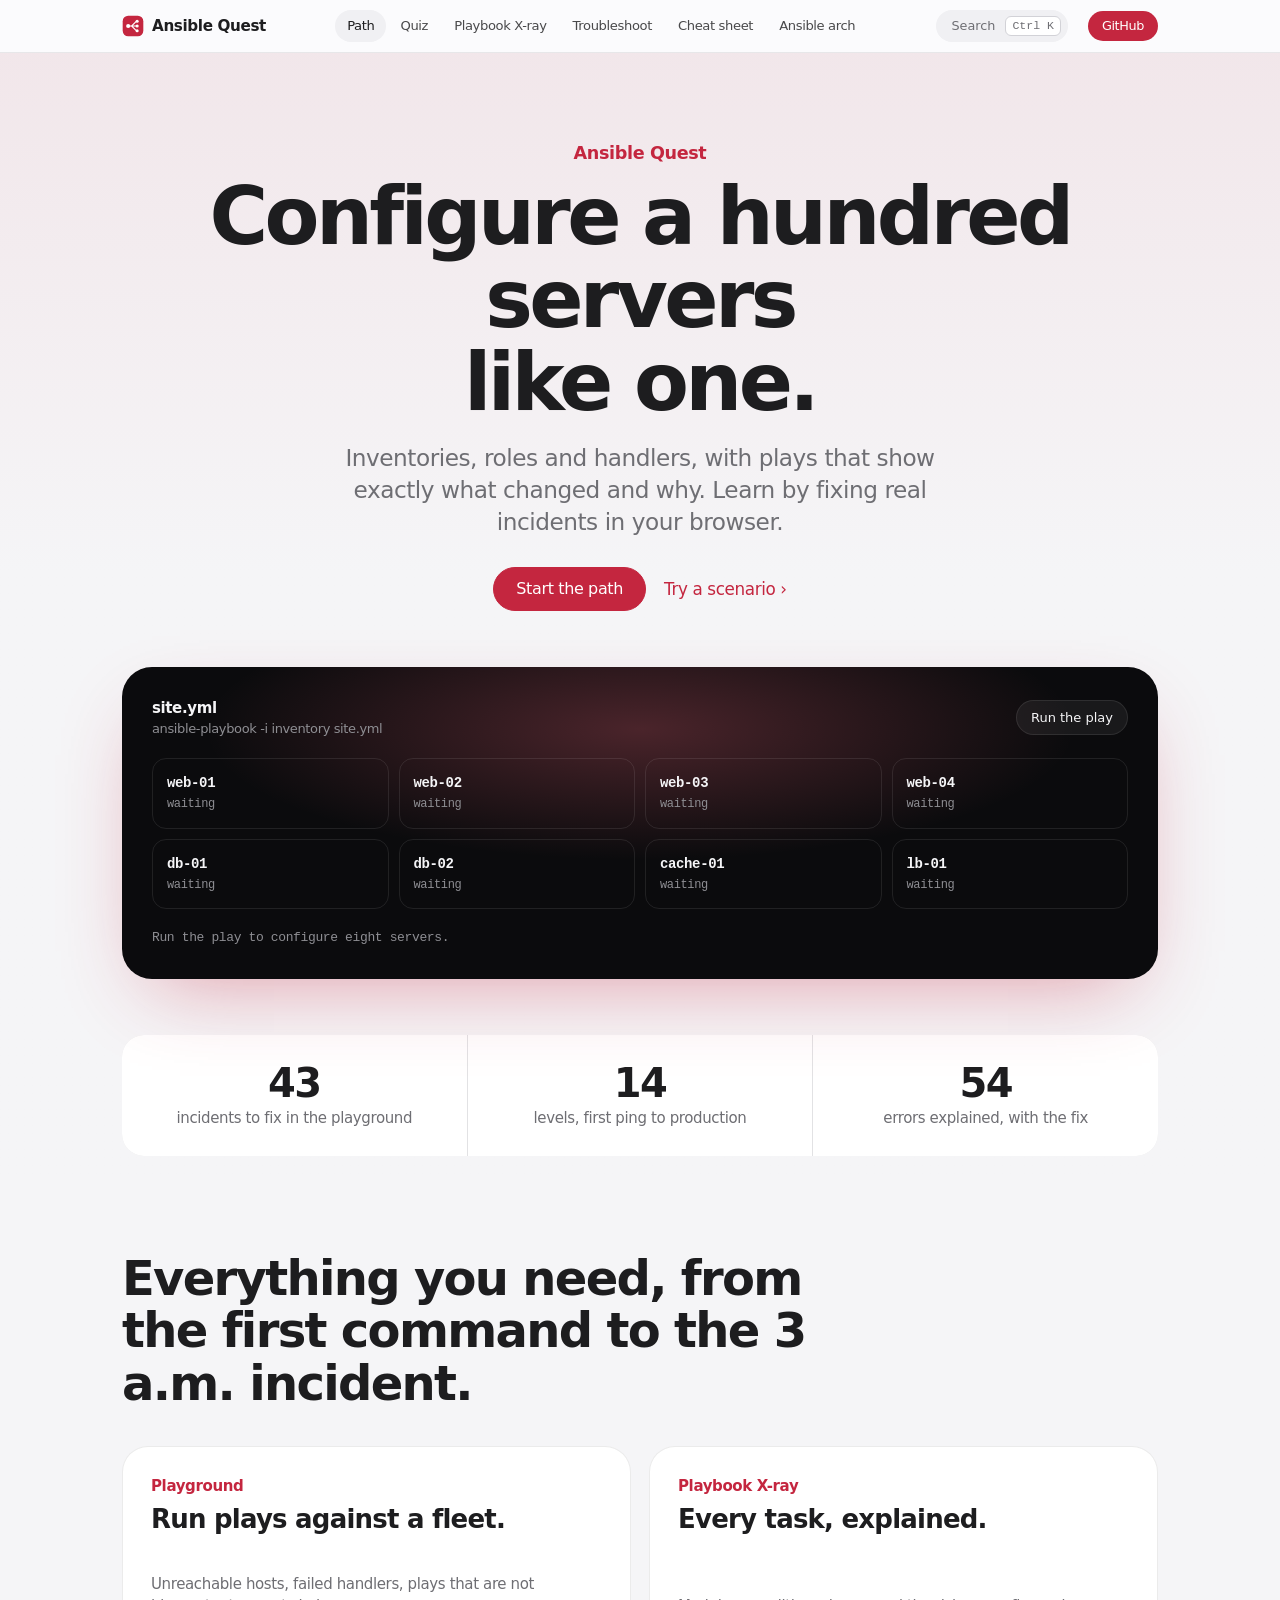
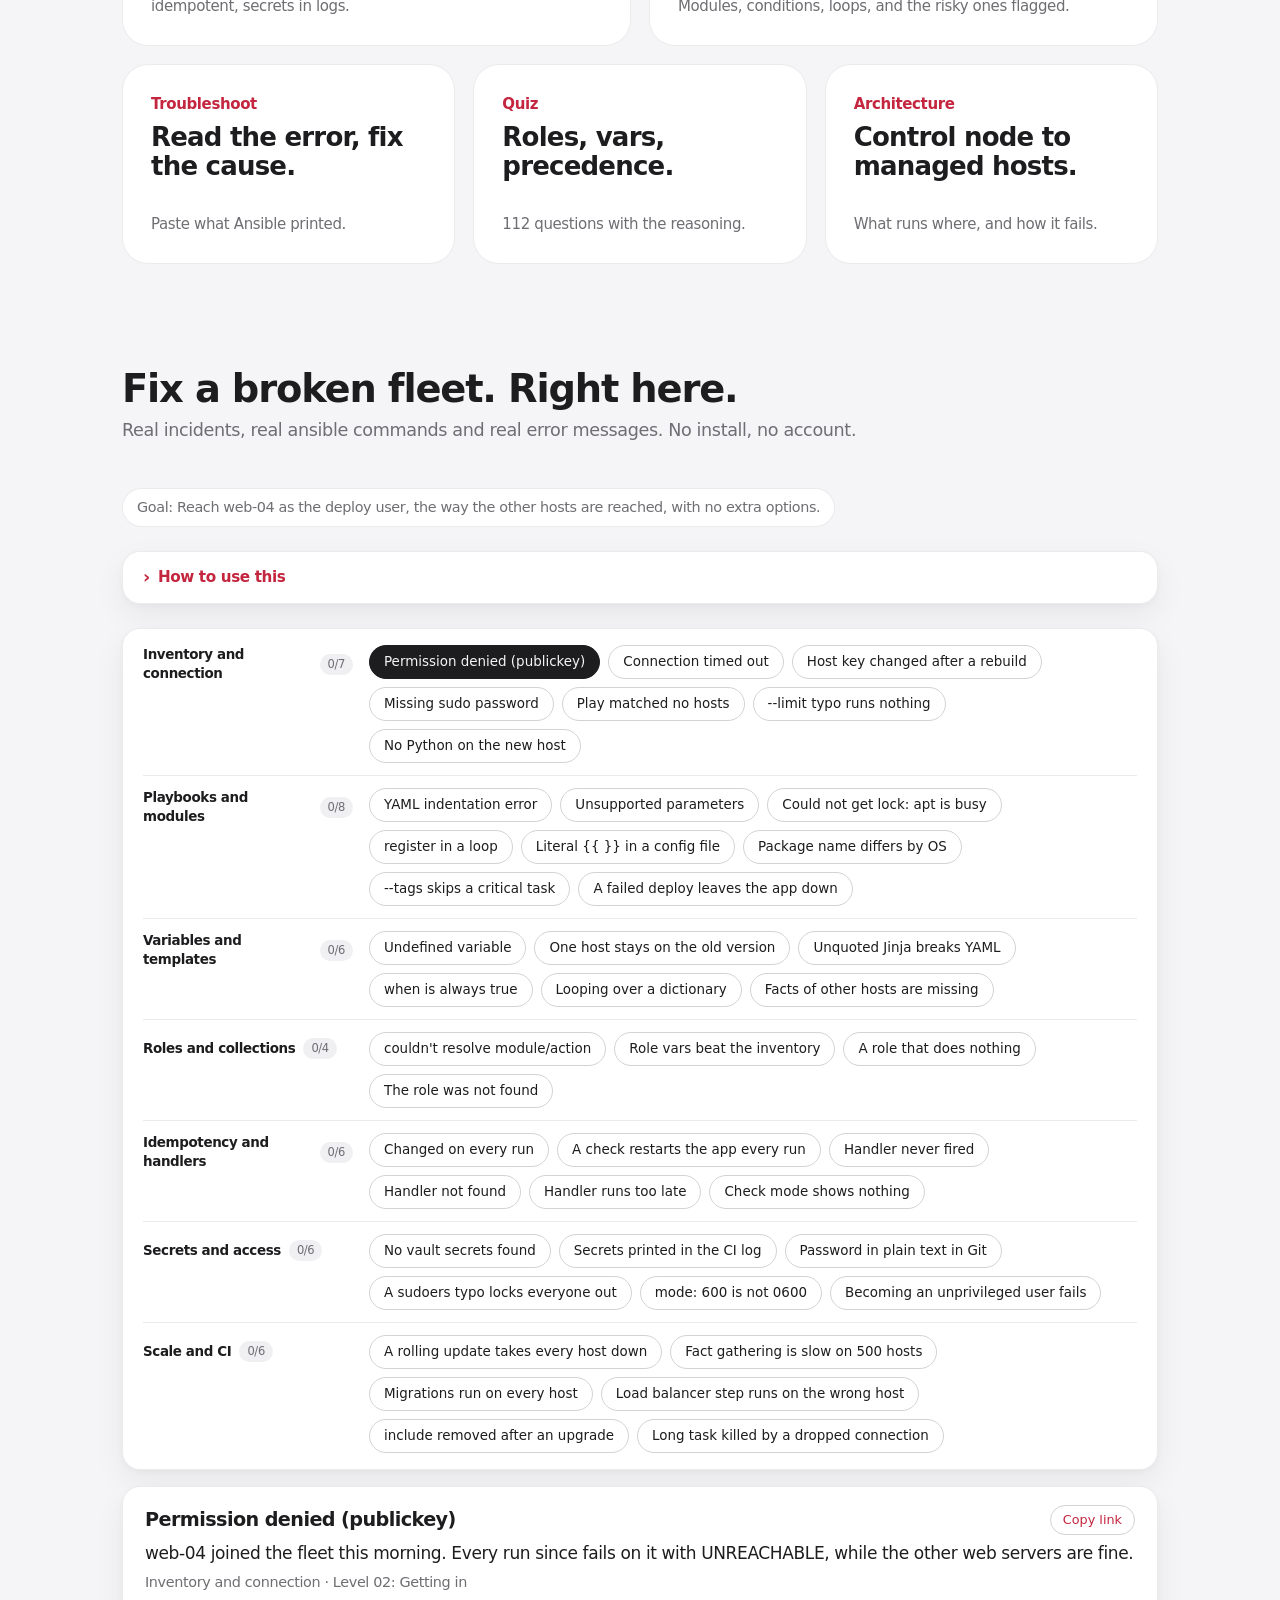
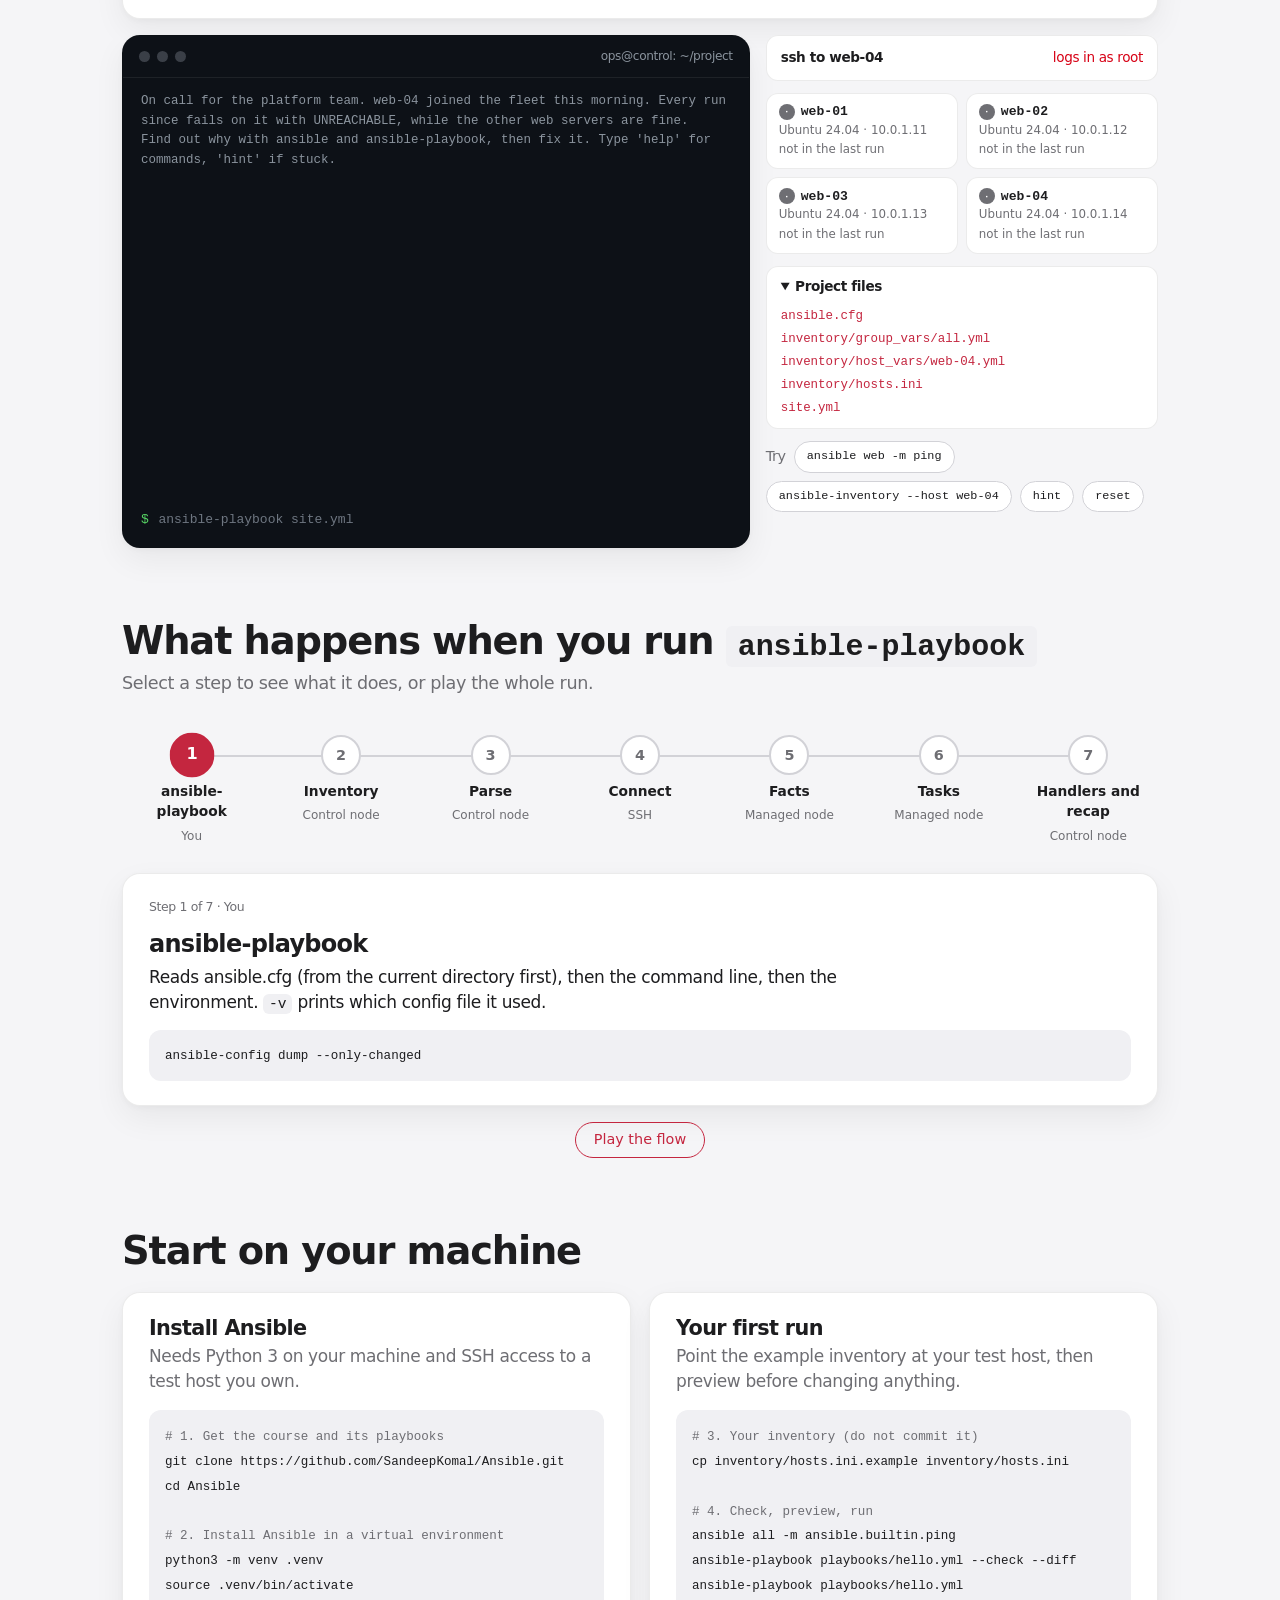
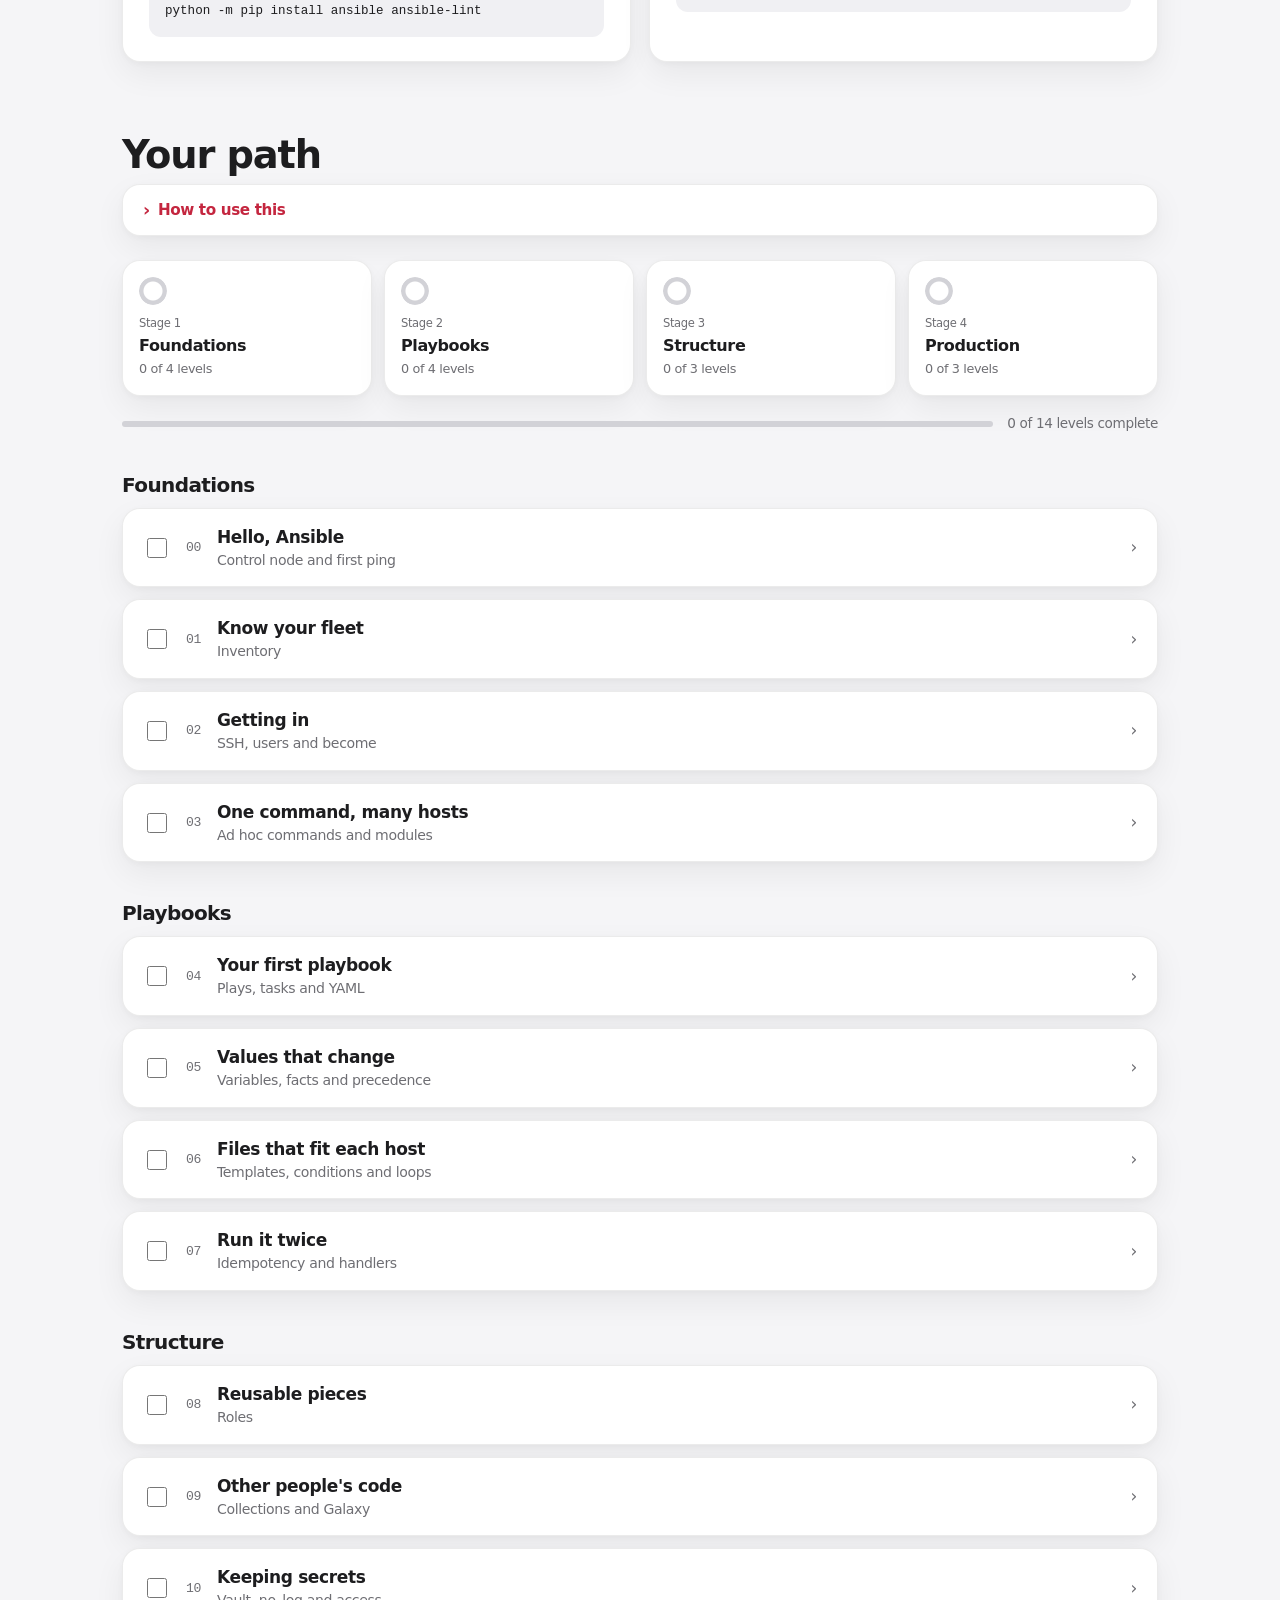
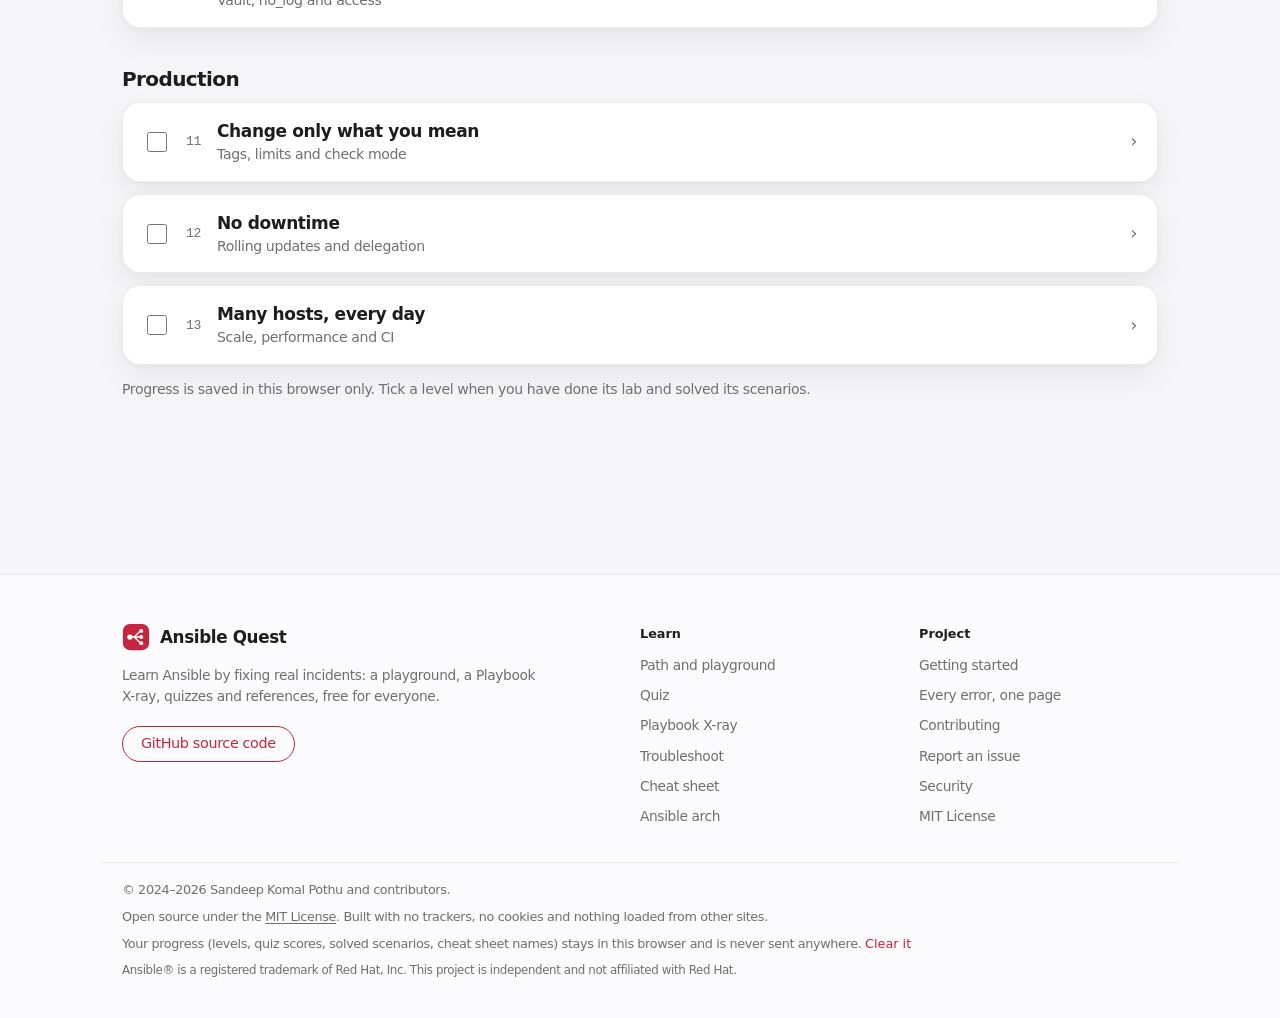
==== site/index.html @ b49cb839 "Add the Ansible Quest site: playground, path, X-ray and error reference The repository's playbooks a" ====
<!doctype html>
<html lang="en">
<head>
  <meta charset="utf-8">
  <meta name="viewport" content="width=device-width, initial-scale=1">
  <meta http-equiv="Content-Security-Policy" content="default-src 'self'; script-src 'self'; style-src 'self'; img-src 'self' data:; connect-src 'none'; base-uri 'none'; form-action 'none'">
  <meta name="description" content="Learn Ansible by fixing real incidents: a browser playground with 43 scenarios, a Playbook X-ray, quizzes, a troubleshooting reference for every common Ansible error, and a cheat sheet. Free, no account.">
  <meta property="og:type" content="website">
  <meta property="og:title" content="Ansible Quest: learn Ansible by fixing it">
  <meta property="og:description" content="Real Ansible errors, explained and practised: UNREACHABLE, Missing sudo password, undefined variables, Vault, handlers, rolling updates. Free and open source.">
  <meta property="og:url" content="https://sandeepkomal.github.io/Ansible/">
  <link rel="canonical" href="https://sandeepkomal.github.io/Ansible/">
  <title>Ansible Quest</title>
  <link rel="stylesheet" href="style.css">
  <link rel="icon" href="logo.svg" type="image/svg+xml">
</head>
<body>
  <a class="skip" href="#main">Skip to content</a>
  <header class="top">
    <div class="wrap top-inner">
      <a class="brand" href="#path" aria-label="Ansible Quest home">
        <img src="logo.svg" alt="" width="22" height="22">
        Ansible Quest
      </a>
      <nav aria-label="Sections">
        <a href="#path" data-tab="path">Path</a>
        <a href="#quiz" data-tab="quiz">Quiz</a>
        <a href="#xray" data-tab="xray">Playbook X-ray</a>
        <a href="#doctor" data-tab="doctor">Troubleshoot</a>
        <a href="#cheats" data-tab="cheats">Cheat sheet</a>
        <a href="#arch" data-tab="arch">Ansible arch</a>
      </nav>
      <button type="button" class="kbd-btn" id="palette-open" aria-label="Search the site (Ctrl+K)"><span>Search</span><kbd id="palette-key">Ctrl K</kbd></button>
      <a class="gh" id="gh-link" href="#">GitHub</a>
    </div>
  </header>

  <main id="main">
    <section id="tab-path" class="tab">
      <header class="hero">
        <div class="wrap">
          <p class="eyebrow">Ansible Quest</p>
          <h1>Configure a hundred servers<br>like one.</h1>
          <p class="sub">Inventories, roles and handlers, with plays that show exactly what changed and why. Learn by fixing real incidents in your browser.</p>
          <div class="ctas">
            <a class="pill primary" href="#path-title" id="cta-path">Start the path</a>
            <a class="link-more" href="#pg-title" id="cta-try">Try a scenario</a>
          </div>
          <div class="stage" id="stage" aria-label="A play across eight hosts"></div>
          <div class="stats" id="stats"></div>
        </div>
      </header>

      <div class="wrap">
        <section class="features" aria-labelledby="features-title">
          <h2 id="features-title" class="section-title big">Everything you need, from the first command to the 3 a.m. incident.</h2>
          <div class="bento" id="bento"></div>
        </section>

        <section class="playground" aria-labelledby="pg-title">
          <div class="pg-head">
            <div>
              <h2 id="pg-title" class="section-title">Fix a broken fleet. Right here.</h2>
              <p class="section-sub">Real incidents, real ansible commands and real error messages. No install, no account.</p>
            </div>
            <p id="pg-goal" class="pg-goal" aria-live="polite"></p>
          </div>
          <div class="guide-slot" data-guide="playground"></div>
          <div class="pg-scenarios" id="pg-scenarios" role="group" aria-label="Scenario"></div>
          <div class="pg-story card" id="pg-story"></div>
          <div class="pg-body">
            <div class="pg-main">
              <div class="pg-term" id="pg-term">
                <div class="pg-bar" aria-hidden="true"><span></span><span></span><span></span><em>ops@control: ~/project</em></div>
                <div class="pg-out" id="pg-out" role="log" aria-live="polite" aria-label="Terminal output"></div>
                <form class="pg-form" id="pg-form" autocomplete="off">
                  <span id="pg-prompt" aria-hidden="true">$</span>
                  <input id="pg-input" type="text" spellcheck="false" autocapitalize="off" aria-label="Type a command" placeholder="ansible-playbook site.yml">
                </form>
              </div>
              <div class="pg-editor card" id="pg-editor" hidden>
                <div class="pg-editor-bar">
                  <strong id="pg-editor-name"></strong>
                  <span class="muted small">Ctrl+S saves, Esc closes</span>
                  <span class="pg-editor-actions">
                    <button type="button" class="pill small-pill primary" id="pg-editor-save">Save</button>
                    <button type="button" class="pill small-pill" id="pg-editor-cancel">Close</button>
                  </span>
                </div>
                <textarea id="pg-editor-text" spellcheck="false" autocapitalize="off" aria-label="File contents" rows="16"></textarea>
              </div>
            </div>
            <div class="pg-side">
              <div class="pg-check" id="pg-check" aria-live="polite"></div>
              <div class="pg-map" id="pg-map" aria-label="Fleet"></div>
              <details class="pg-files" id="pg-files-box" open>
                <summary>Project files</summary>
                <ul id="pg-files"></ul>
              </details>
              <div class="pg-try" id="pg-try"></div>
            </div>
          </div>
        </section>

        <section class="flow-block" aria-labelledby="flow-title">
          <h2 id="flow-title" class="section-title">What happens when you run <code>ansible-playbook</code></h2>
          <p class="section-sub">Select a step to see what it does, or play the whole run.</p>
          <ol id="flow" class="flow" aria-label="Run flow"></ol>
          <div class="flow-detail card" id="flow-detail" aria-live="polite"></div>
          <div class="flow-controls">
            <button type="button" class="pill small-pill" id="flow-play">Play the flow</button>
          </div>
        </section>

        <section aria-labelledby="start-title" class="start-block">
          <h2 id="start-title" class="section-title">Start on your machine</h2>
          <div class="start-grid">
            <div class="card">
              <h3>Install Ansible</h3>
              <p class="muted">Needs Python 3 on your machine and SSH access to a test host you own.</p>
              <pre class="start"><code><span class="cm"># 1. Get the course and its playbooks</span>
git clone https://github.com/SandeepKomal/Ansible.git
cd Ansible

<span class="cm"># 2. Install Ansible in a virtual environment</span>
python3 -m venv .venv
source .venv/bin/activate
python -m pip install ansible ansible-lint</code></pre>
            </div>
            <div class="card">
              <h3>Your first run</h3>
              <p class="muted">Point the example inventory at your test host, then preview before changing anything.</p>
              <pre class="start"><code><span class="cm"># 3. Your inventory (do not commit it)</span>
cp inventory/hosts.ini.example inventory/hosts.ini

<span class="cm"># 4. Check, preview, run</span>
ansible all -m ansible.builtin.ping
ansible-playbook playbooks/hello.yml --check --diff
ansible-playbook playbooks/hello.yml</code></pre>
            </div>
          </div>
        </section>

        <h2 class="section-title" id="path-title">Your path</h2>
        <div class="guide-slot" data-guide="path"></div>
        <div class="stages" id="stages" role="list"></div>
        <div class="progress-row">
          <div class="bar" role="progressbar" aria-label="Levels complete" aria-valuemin="0" aria-valuemax="14" id="bar"><span id="bar-fill"></span></div>
          <span id="bar-text"></span>
        </div>
        <div id="levels"></div>
        <p class="note">Progress is saved in this browser only. Tick a level when you have done its lab and solved its scenarios.</p>
      </div>
    </section>

    <section id="tab-quiz" class="tab wrap" hidden>
      <h2>Quiz</h2>
      <p class="lede">Scenario questions for every level, from the first ping to rolling updates. You see right or wrong at once, with the reasoning, which is where the learning is.</p>
      <div class="guide-slot" data-guide="quiz"></div>
      <label class="field">Practise
        <select id="quiz-level"></select>
      </label>
      <button type="button" class="pill small-pill quiz-again" id="quiz-again">Start again with new order</button>
      <div id="quiz-list"></div>
    </section>

    <section id="tab-xray" class="tab wrap" hidden>
      <h2>Playbook X-ray</h2>
      <p class="lede">Paste a playbook or a role's task file. Every line is explained, and risky patterns are flagged with what to do instead.</p>
      <div class="guide-slot" data-guide="xray"></div>
      <div class="seg" id="xray-pick" role="tablist" aria-label="Playbook"></div>
      <div class="xray-paste card" id="xray-paste">
        <div id="xray-edit">
          <label for="xray-input" class="xray-paste-label">Paste a playbook or task file</label>
          <textarea id="xray-input" rows="12" spellcheck="false" autocapitalize="off" placeholder="---&#10;- name: Web servers&#10;  hosts: web&#10;  tasks:&#10;    ..."></textarea>
          <p id="xray-error" class="xray-warn" hidden></p>
          <div class="xray-paste-actions">
            <button type="button" class="pill primary small-pill" id="xray-go">Explain</button>
            <button type="button" class="pill small-pill" id="xray-example">Load an example</button>
            <button type="button" class="pill small-pill" id="xray-clear">Clear</button>
            <span class="note">Ctrl+Enter explains. Everything stays in your browser; do not paste real secrets.</span>
          </div>
        </div>
        <div id="xray-result" hidden>
          <div class="xray-result-bar">
            <div>
              <p class="xray-result-title" id="xray-summary"></p>
              <p class="note">Select any line to see what it does. Lines marked in amber are worth a second look.</p>
            </div>
            <div class="xray-result-actions">
              <button type="button" class="pill small-pill" id="xray-edit-btn">Edit</button>
              <button type="button" class="pill small-pill" id="xray-clear-2">Clear</button>
            </div>
          </div>
          <div id="xray-review" aria-live="polite"></div>
        </div>
      </div>
      <div class="xray" id="xray-view" hidden>
        <ol id="xray-lines" class="code" aria-label="Playbook lines"></ol>
        <aside id="xray-note" class="card" aria-live="polite"><p class="muted">Pick a line on the left.</p></aside>
      </div>
    </section>

    <section id="tab-doctor" class="tab wrap" hidden>
      <h2>Troubleshooting reference</h2>
      <p class="lede">Paste the error Ansible printed, or describe the symptom. Each answer gives the exact error, the cause, how to confirm it, the fix, how to prevent it, and a scenario to practise.</p>
      <div class="guide-slot" data-guide="doctor"></div>
      <label class="field wide-field">Search errors and symptoms
        <textarea id="doctor-q" rows="2" placeholder="Paste an error, e.g. fatal: [web-01]: FAILED! => {&quot;msg&quot;: &quot;Missing sudo password&quot;}" spellcheck="false"></textarea>
      </label>
      <div id="doctor-hits" aria-live="polite"></div>
      <div id="doctor-out"></div>
      <div id="doctor-list" class="doctor-groups"></div>
      <p class="note">A plain copy of this reference, readable without JavaScript: <a href="problems.html">problems.html</a>.</p>
    </section>

    <section id="tab-cheats" class="tab wrap" hidden>
      <h2>Cheat sheet</h2>
      <p class="lede">Type your own names once and every command fills in, ready to copy. Try runs a command in the playground, opening the scenario it needs. Lab marks the few that need a real machine.</p>
      <div class="guide-slot" data-guide="cheats"></div>
      <div class="cheat-tools">
        <label class="field">Search
          <input id="cheat-q" type="search" placeholder="vault, limit, facts, galaxy..." autocomplete="off">
        </label>
        <details class="cheat-fill-box" id="cheat-fill-box">
          <summary>Fill in your own names</summary>
          <div class="cheat-fill" id="cheat-fill"></div>
        </details>
      </div>
      <div id="cheat-out"></div>
    </section>

    <section id="tab-arch" class="tab wrap" hidden>
      <h2>Ansible architecture</h2>
      <p class="lede">What runs on the control node, what crosses the wire, and what runs on each managed host. Point at a component, or tab to it, to read about it.</p>
      <div class="arch" id="arch"></div>
    </section>
  </main>

  <footer class="foot">
    <div class="wrap foot-grid">
      <div class="foot-brand">
        <a class="brand" href="#path">
          <img src="logo.svg" alt="" width="28" height="28">
          Ansible Quest
        </a>
        <p>Learn Ansible by fixing real incidents: a playground, a Playbook X-ray, quizzes and references, free for everyone.</p>
        <a class="pill small-pill foot-gh" data-repo="" href="#">GitHub source code</a>
      </div>
      <nav class="foot-col" aria-label="Learn">
        <h2>Learn</h2>
        <a href="#path">Path and playground</a>
        <a href="#quiz">Quiz</a>
        <a href="#xray">Playbook X-ray</a>
        <a href="#doctor">Troubleshoot</a>
        <a href="#cheats">Cheat sheet</a>
        <a href="#arch">Ansible arch</a>
      </nav>
      <nav class="foot-col" aria-label="Project">
        <h2>Project</h2>
        <a data-repo="/blob/main/docs/GETTING_STARTED.md" href="#">Getting started</a>
        <a href="problems.html">Every error, one page</a>
        <a data-repo="/blob/main/CONTRIBUTING.md" href="#">Contributing</a>
        <a data-repo="/issues/new/choose" href="#">Report an issue</a>
        <a data-repo="/blob/main/SECURITY.md" href="#">Security</a>
        <a data-repo="/blob/main/LICENSE" href="#">MIT License</a>
      </nav>
    </div>
    <div class="wrap foot-base">
      <p>© 2024–2026 Sandeep Komal Pothu and contributors.</p>
      <p>Open source under the <a data-repo="/blob/main/LICENSE" href="#">MIT License</a>. Built with no trackers, no cookies and nothing loaded from other sites.</p>
      <p>Your progress (levels, quiz scores, solved scenarios, cheat sheet names) stays in this browser and is never sent anywhere. <button type="button" class="link-btn" id="forget">Clear it</button></p>
      <p class="foot-tm">Ansible® is a registered trademark of Red Hat, Inc. This project is independent and not affiliated with Red Hat.</p>
    </div>
  </footer>

  <dialog id="palette" class="palette" aria-label="Search">
    <input id="palette-input" type="text" placeholder="Jump to a scenario, error, level or section" autocomplete="off" aria-controls="palette-list">
    <ul id="palette-list" role="listbox"></ul>
    <p class="palette-foot muted"><kbd>↑</kbd> <kbd>↓</kbd> to move · <kbd>Enter</kbd> to open · <kbd>Esc</kbd> to close</p>
  </dialog>

  <script src="data.js"></script>
  <script src="quiz-bank.js"></script>
  <script src="lang.js"></script>
  <script src="sim.js"></script>
  <script src="scenarios.js"></script>
  <script src="xray.js"></script>
  <script src="search.js"></script>
  <script src="app.js"></script>
  <script src="playground.js"></script>
  <script src="architecture.js"></script>
</body>
</html>
---- site/style.css ----
/* Ansible Quest. Calm, product-page styling: system font, generous space, one accent. */
:root {
  --bg: #f5f5f7;
  --surface: #ffffff;
  --surface-2: #fbfbfd;
  --text: #1d1d1f;
  --muted: #6e6e73;
  --line: #d2d2d7;
  --hair: rgba(0, 0, 0, .08);
  --accent: #c4263f;
  --accent-hover: #a81f35;
  --accent-soft: #fbe9ec;
  --on-accent: #ffffff;
  --a2: #ff6b7f;
  --ok: #1d8a3a;
  --ok-soft: #e9f6ec;
  --bad: #d70015;
  --bad-soft: #fdecee;
  --warn: #c77700;
  --warn-text: #8a5300;
  --warn-soft: #fff4e0;
  --code-bg: #f0f0f3;
  --nav: #fbfbfd;
  --stage: #0b0b0d;
  --stage-text: #f5f5f7;
  --stage-muted: #8e8e93;
  --stage-line: rgba(255, 255, 255, .09);
  --s-ok: #30d158;
  --s-warn: #ffd60a;
  --s-bad: #ff453a;
  --shadow: 0 2px 8px rgba(0, 0, 0, .04), 0 12px 32px rgba(0, 0, 0, .06);
  --radius: 18px;
  --radius-sm: 12px;
  --ease: cubic-bezier(.22, .8, .2, 1);
  --dur-fast: .15s;
  --dur: .24s;
  color-scheme: light dark;
}
@media (prefers-color-scheme: dark) {
  :root {
    --bg: #000000;
    --surface: #1c1c1e;
    --surface-2: #161617;
    --text: #f5f5f7;
    --muted: #a1a1a6;
    --line: #424245;
    --hair: rgba(255, 255, 255, .1);
    --accent: #ff6b7f;
    --accent-hover: #ff8494;
    --accent-soft: rgba(255, 107, 127, .14);
    --on-accent: #000000;
    --ok: #30d158;
    --ok-soft: #0f2e18;
    --bad: #ff6961;
    --bad-soft: #3a1414;
    --warn: #ffb340;
    --warn-text: #ffcc80;
    --warn-soft: #3a2a0c;
    --code-bg: #2c2c2e;
    --nav: #161617;
    --shadow: none;
  }
}

* { box-sizing: border-box; }
html { -webkit-text-size-adjust: 100%; scroll-padding-top: 96px; }
body {
  margin: 0; background: var(--bg); color: var(--text);
  font: 17px/1.47 -apple-system, BlinkMacSystemFont, "SF Pro Text", "Helvetica Neue", "Segoe UI", system-ui, sans-serif;
  letter-spacing: -.022em; -webkit-font-smoothing: antialiased;
}
a { color: var(--accent); text-decoration: none; }
a:hover { text-decoration: underline; }
code, pre, kbd { font-family: "SF Mono", ui-monospace, Menlo, Consolas, monospace; }
code, pre { font-size: .86em; letter-spacing: 0; }
:not(pre) > code { background: var(--code-bg); padding: .12em .4em; border-radius: 6px; overflow-wrap: anywhere; }
pre { background: var(--code-bg); padding: 14px 16px; border-radius: var(--radius-sm); overflow-x: auto; margin: 0; line-height: 1.6; }
h1, h2, h3, h4 { letter-spacing: -.03em; line-height: 1.1; }
:focus-visible { outline: 3px solid var(--accent); outline-offset: 3px; border-radius: 8px; }

.wrap { max-width: 1080px; margin: 0 auto; padding: 0 22px; }
.skip { position: absolute; left: -9999px; }
.skip:focus { left: 16px; top: 8px; background: var(--surface); padding: 6px 10px; z-index: 30; }
.muted { color: var(--muted); }
.small { font-size: .9rem; }
.note { color: var(--muted); font-size: .88rem; }
.lede { color: var(--muted); font-size: 1.15rem; margin: -6px 0 24px; max-width: 700px; }

/* Navigation: solid and quiet. */
.top { position: sticky; top: 0; z-index: 20; background: var(--nav); border-bottom: 1px solid var(--hair); }
.top-inner { display: flex; align-items: center; gap: 20px; height: 52px; }
.brand { display: flex; align-items: center; gap: 8px; font-weight: 600; font-size: .95rem; color: var(--text); white-space: nowrap; }
.brand:hover { text-decoration: none; }
.brand img { display: block; width: 22px; height: 22px; }
.top nav { display: flex; gap: 2px; overflow-x: auto; flex: 1; justify-content: center; scrollbar-width: none; }
.top nav a { color: var(--text); opacity: .8; padding: 6px 12px; border-radius: 99px; white-space: nowrap; font-size: .82rem; transition: opacity .2s, background .2s; }
.top nav a:hover { opacity: 1; text-decoration: none; }
.top nav a[aria-current="page"] { opacity: 1; background: var(--code-bg); font-weight: 500; }
.gh { display: inline-flex; align-items: center; font-size: .8rem; font-weight: 500; color: var(--on-accent); background: var(--accent); border-radius: 99px; padding: 6px 14px; transition: background .2s; }
.gh:hover { background: var(--accent-hover); text-decoration: none; }

main { padding-bottom: 64px; min-height: 70vh; }
.tab > h2 { font-size: clamp(2rem, 4.5vw, 3rem); font-weight: 700; margin: 48px 0 14px; }

/* Hero: centred, with a soft tint of the accent at the top. */
.hero { text-align: center; padding: 88px 0 24px; background: linear-gradient(180deg, color-mix(in srgb, var(--accent) 7%, var(--bg)), var(--bg) 520px); }
.eyebrow { color: var(--accent); font-weight: 600; font-size: 1.1rem; margin: 0 0 8px; }
.hero h1 { font-size: clamp(2.6rem, 7vw, 5rem); font-weight: 700; letter-spacing: -.045em; margin: 0 0 18px; line-height: 1.04; }
.hero .sub { color: var(--muted); font-size: clamp(1.1rem, 2.2vw, 1.45rem); line-height: 1.36; max-width: 660px; margin: 0 auto 30px; letter-spacing: -.02em; }
.ctas { display: flex; gap: 18px; justify-content: center; align-items: center; flex-wrap: wrap; }
.link-more { font-size: 1.05rem; }
.link-more::after { content: " ›"; }
.pill {
  display: inline-flex; align-items: center; justify-content: center; gap: 6px; min-height: 44px; padding: 0 22px;
  border-radius: 99px; font: inherit; font-size: 1rem; color: var(--accent); background: transparent;
  border: 1px solid var(--accent); cursor: pointer; transition: background .2s var(--ease), color .2s var(--ease), transform .2s var(--ease);
}
.pill:hover { text-decoration: none; background: var(--accent-soft); }
.pill:active { transform: scale(.98); }
.pill.primary { background: var(--accent); color: var(--on-accent); }
.pill.primary:hover { background: var(--accent-hover); }
.small-pill { min-height: 36px; padding: 0 18px; font-size: .9rem; }

/* The stage: the play across eight hosts, lit by the accent. */
.stage {
  position: relative; text-align: left; margin: 56px 0 0; background: var(--stage); color: var(--stage-text); border-radius: 30px; padding: 30px;
  overflow: clip; isolation: isolate; box-shadow: 0 30px 80px -30px color-mix(in srgb, var(--accent) 45%, transparent);
}
.stage::before { content: ""; position: absolute; inset: -40% -10% auto; height: 120%; background: radial-gradient(closest-side, color-mix(in srgb, var(--a2) 26%, transparent), transparent 70%); z-index: -1; pointer-events: none; }
.stage-bar { display: flex; justify-content: space-between; align-items: center; gap: 12px; margin-bottom: 20px; font-size: 13px; color: var(--stage-muted); flex-wrap: wrap; }
.stage-bar strong { color: var(--stage-text); font-weight: 600; font-size: 15px; display: block; }
.toggle { border: 1px solid var(--stage-line); background: rgba(255, 255, 255, .06); color: var(--stage-text); border-radius: 99px; padding: 7px 14px; font: inherit; font-size: 13px; cursor: pointer; transition: background .2s, border-color .2s; }
.toggle:hover { border-color: var(--a2); background: color-mix(in srgb, var(--a2) 18%, transparent); }
.toggle:disabled { opacity: .6; cursor: default; }
.hosts { display: grid; grid-template-columns: repeat(4, minmax(0, 1fr)); gap: 10px; }
.host { border: 1px solid var(--stage-line); border-radius: 14px; padding: 14px; transition: border-color .3s, background .3s; font: 13px/1.5 "SF Mono", ui-monospace, Menlo, monospace; }
.host b { display: block; font-size: 14px; }
.host span { font-size: 12px; color: var(--stage-muted); }
.host.ok { border-color: color-mix(in srgb, var(--s-ok) 60%, transparent); }
.host.ok b { color: var(--s-ok); }
.host.changed { border-color: color-mix(in srgb, var(--s-warn) 70%, transparent); background: color-mix(in srgb, var(--s-warn) 8%, transparent); }
.host.changed b { color: var(--s-warn); }
.host.run { border-color: var(--a2); }
.recap { margin-top: 18px; font: 13px/1.65 "SF Mono", ui-monospace, Menlo, monospace; color: var(--stage-text); min-height: 1.65em; }
.recap .s-ok { color: var(--s-ok); } .recap .s-warn { color: var(--s-warn); } .recap .dim { color: var(--stage-muted); }

/* Stats strip and bento */
.stats { display: grid; grid-template-columns: repeat(3, 1fr); gap: 1px; background: var(--hair); border-radius: 22px; overflow: hidden; margin: 56px 0 0; }
.stats div { background: var(--surface); padding: 26px; }
.stats b { display: block; font-size: 40px; letter-spacing: -.04em; line-height: 1.1; }
.stats span { color: var(--muted); font-size: 15px; }
.features { padding: 72px 0 8px; }
.section-title.big { font-size: clamp(2rem, 4.5vw, 3rem); margin: 0 0 36px; max-width: 760px; letter-spacing: -.035em; }
.bento { display: grid; grid-template-columns: repeat(6, 1fr); gap: 18px; }
.tile {
  background: var(--surface); border: 1px solid var(--hair); border-radius: 26px; padding: 28px; grid-column: span 2; min-height: 200px; color: var(--text);
  display: flex; flex-direction: column; justify-content: space-between; transition: transform .35s var(--ease), box-shadow .35s var(--ease);
}
.tile:hover { text-decoration: none; transform: translateY(-3px); box-shadow: 0 18px 40px -22px rgba(0, 0, 0, .3); }
.tile.wide { grid-column: span 3; }
.tile .k { color: var(--accent); font-weight: 600; font-size: 15px; }
.tile h3 { font-size: 26px; letter-spacing: -.03em; line-height: 1.12; margin: 8px 0 0; }
.tile p { color: var(--muted); margin: 10px 0 0; font-size: 15px; }

.section-title { font-size: clamp(1.7rem, 3.5vw, 2.4rem); font-weight: 700; margin: 72px 0 8px; }
.section-title code { font-size: .78em; }
.section-sub { color: var(--muted); font-size: 1.1rem; margin: 0 0 24px; }

/* Run flow */
.flow-block { margin-top: 24px; }
.flow { list-style: none; padding: 0; margin: 0 0 16px; display: grid; grid-template-columns: repeat(7, minmax(0, 1fr)); gap: 10px; position: relative; }
.flow::before { content: ""; position: absolute; left: 7%; right: 7%; top: 34px; height: 2px; background: var(--line); z-index: 0; }
.step { position: relative; z-index: 1; }
.step button { width: 100%; display: flex; flex-direction: column; align-items: center; gap: 6px; padding: 14px 6px 12px; font: inherit; color: var(--text); background: transparent; border: 0; border-radius: var(--radius-sm); cursor: pointer; transition: background .25s var(--ease); }
.step button:hover { background: var(--surface); }
.step .dot { width: 40px; height: 40px; border-radius: 50%; display: grid; place-items: center; font-weight: 600; font-size: .9rem; background: var(--surface); color: var(--muted); border: 2px solid var(--line); transition: background .35s var(--ease), border-color .35s var(--ease), color .35s var(--ease), transform .35s var(--ease); }
.step.past .dot { border-color: var(--accent); color: var(--accent); }
.step.on .dot { background: var(--accent); border-color: var(--accent); color: var(--on-accent); transform: scale(1.12); }
.step-name { font-weight: 600; font-size: .86rem; text-align: center; overflow-wrap: anywhere; }
.step-role { font-size: .75rem; color: var(--muted); text-align: center; }
.flow-detail { min-height: 190px; }
.flow-detail h3 { font-size: 1.5rem; margin: 2px 0 8px; }
.flow-detail p { margin: 0 0 14px; max-width: 720px; }
.flow-controls { display: flex; justify-content: center; margin-top: 16px; }

/* Start */
.start-grid { display: grid; grid-template-columns: minmax(0, 1fr) minmax(0, 1fr); gap: 18px; margin-top: 20px; }
.start-grid h3 { font-size: 1.3rem; margin: 0 0 4px; }
.start-grid .muted { margin: 0 0 16px; }
pre.start { line-height: 1.7; }
pre.start .cm { color: var(--muted); }

/* Stages and levels */
.stages { display: grid; grid-template-columns: repeat(4, minmax(0, 1fr)); gap: 12px; margin: 22px 0 18px; }
.stage-card { display: flex; flex-direction: column; gap: 2px; padding: 16px; border-radius: var(--radius); background: var(--surface); color: var(--text); box-shadow: var(--shadow); border: 1px solid var(--hair); transition: transform .25s var(--ease); }
.stage-card:hover { text-decoration: none; transform: translateY(-2px); }
.stage-card strong { font-size: 1rem; }
.stage-card .muted { font-size: .8rem; }
.stage-num { font-size: .72rem; color: var(--muted); }
.ring { --p: 0; width: 28px; height: 28px; border-radius: 50%; margin-bottom: 8px; background: conic-gradient(var(--accent) calc(var(--p) * 1%), var(--line) 0); -webkit-mask: radial-gradient(circle, transparent 9px, #000 10px); mask: radial-gradient(circle, transparent 9px, #000 10px); }
.stage-card.complete .ring { background: var(--ok); }
.progress-row { display: flex; align-items: center; gap: 14px; margin: 6px 0 8px; }
.bar { flex: 1; height: 6px; background: var(--line); border-radius: 99px; overflow: hidden; }
.bar span { display: block; height: 100%; width: 0; background: var(--accent); border-radius: 99px; transition: width .5s var(--ease); }
#bar-text { color: var(--muted); font-size: .85rem; white-space: nowrap; }
.stage-title { font-size: 1.25rem; font-weight: 700; margin: 40px 0 12px; }
.levels { list-style: none; padding: 0; margin: 0; display: grid; gap: 12px; }
.level { background: var(--surface); border-radius: var(--radius); box-shadow: var(--shadow); border: 1px solid var(--hair); }
.level summary { display: grid; grid-template-columns: auto auto 1fr auto; align-items: center; gap: 16px; padding: 16px 20px; cursor: pointer; list-style: none; }
.level summary::-webkit-details-marker { display: none; }
.level input { width: 20px; height: 20px; accent-color: var(--ok); }
.level .num { font: .82rem "SF Mono", ui-monospace, Menlo, monospace; color: var(--muted); }
.level .what { display: flex; flex-direction: column; min-width: 0; }
.level .what strong { font-weight: 600; }
.level.done .what strong { color: var(--muted); }
.level .topic { color: var(--muted); font-size: .88rem; }
.level .chev { color: var(--muted); transition: transform .2s var(--ease); }
.level[open] .chev { transform: rotate(90deg); }
.level-body { padding: 0 20px 20px 56px; display: grid; grid-template-columns: minmax(0, 1fr) minmax(0, 1fr); gap: 8px 28px; }
.level-body h4 { margin: 4px 0 6px; font-size: .82rem; color: var(--muted); font-weight: 600; letter-spacing: 0; }
.level-body ul { margin: 0 0 10px; padding-left: 18px; font-size: .95rem; }
.level-body li { margin: 4px 0; }
.level-body pre { font-size: .8rem; margin: 6px 0 10px; }
.level-body p { margin: 0 0 6px; font-size: .95rem; }
.level-links { display: flex; flex-wrap: wrap; gap: 8px; align-items: center; grid-column: 1 / -1; }

/* Cards and forms */
.card { background: var(--surface); border-radius: var(--radius); box-shadow: var(--shadow); border: 1px solid var(--hair); padding: 24px 26px; }
.field { display: flex; flex-direction: column; gap: 6px; font-size: .9rem; color: var(--muted); max-width: 560px; margin-bottom: 22px; }
.wide-field { max-width: none; }
select, input[type="search"], #doctor-q { font: inherit; color: var(--text); background: var(--surface); border: 1px solid var(--line); border-radius: var(--radius-sm); padding: 11px 14px; transition: border-color .2s; }
#doctor-q { font: .9rem/1.5 "SF Mono", ui-monospace, Menlo, Consolas, monospace; resize: vertical; letter-spacing: 0; }
select:focus, input[type="search"]:focus, #doctor-q:focus { border-color: var(--accent); outline: none; box-shadow: 0 0 0 4px var(--accent-soft); }

/* Quiz */
.score { position: sticky; top: 60px; z-index: 5; background: var(--surface); box-shadow: var(--shadow); border: 1px solid var(--hair); border-radius: var(--radius); padding: 14px 20px; margin-bottom: 18px; display: grid; gap: 10px; }
.score .meter { display: block; height: 6px; background: var(--line); border-radius: 99px; overflow: hidden; }
.score .fill { display: block; height: 100%; width: 0; background: var(--accent); transition: width .35s var(--ease); }
.score .result { margin: 0; }
.linkish, .link-btn { font: inherit; color: var(--accent); background: none; border: 0; padding: 0; cursor: pointer; }
.linkish:hover, .link-btn:hover { text-decoration: underline; }
.question { margin-bottom: 16px; }
.question h3 { font-size: 1.15rem; margin: 0 0 16px; font-weight: 600; line-height: 1.35; letter-spacing: -.02em; }
.tag { margin: 0 0 6px; font-size: .78rem; color: var(--muted); font-weight: 500; }
.options { display: grid; gap: 10px; }
.opt { font: inherit; font-size: 1rem; text-align: left; color: var(--text); background: var(--surface-2); border: 1px solid var(--line); border-radius: var(--radius-sm); padding: 13px 16px; cursor: pointer; transition: border-color .2s var(--ease), background .2s var(--ease); }
.opt:hover:not(:disabled) { border-color: var(--accent); background: var(--surface); }
.opt:disabled { cursor: default; }
.opt.right { border-color: var(--ok); background: var(--ok-soft); }
.opt.right::before { content: "✓  "; color: var(--ok); font-weight: 700; }
.opt.wrong { border-color: var(--bad); background: var(--bad-soft); }
.opt.wrong::before { content: "✕  "; color: var(--bad); font-weight: 700; }
.opt:disabled:not(.right):not(.wrong) { opacity: .55; }
.feedback { margin: 14px 0 0; line-height: 1.5; }
.feedback:empty { display: none; }
.feedback.ok strong { color: var(--ok); }
.feedback.bad strong { color: var(--bad); }
.quiz-again { margin: -8px 0 20px; }

/* Playbook X-ray */
.seg { display: inline-flex; background: var(--code-bg); border-radius: 99px; padding: 3px; margin-bottom: 18px; flex-wrap: wrap; }
.seg button { font: inherit; font-size: .9rem; border: 0; background: transparent; color: var(--muted); padding: 7px 18px; border-radius: 99px; cursor: pointer; transition: background .2s, color .2s; }
.seg button[aria-selected="true"] { background: var(--surface); color: var(--text); box-shadow: 0 1px 4px rgba(0, 0, 0, .12); }
.xray { display: grid; grid-template-columns: minmax(0, 1.3fr) minmax(0, 1fr); gap: 18px; align-items: start; }
.xray[hidden] { display: none; }
.code { list-style: none; margin: 0; padding: 10px 0; background: var(--surface); border: 1px solid var(--hair); box-shadow: var(--shadow); border-radius: var(--radius); overflow-x: auto; counter-reset: ln; }
.code li { counter-increment: ln; display: flex; }
.code li::before { content: counter(ln); width: 38px; flex: none; text-align: right; padding-right: 12px; color: var(--muted); font: .78rem/2.1 "SF Mono", ui-monospace, Menlo, monospace; opacity: .6; }
.line { flex: 1; text-align: left; border: 0; background: transparent; color: var(--text); font: .85rem/2.1 "SF Mono", ui-monospace, Menlo, Consolas, monospace; white-space: pre; padding: 0 14px 0 4px; cursor: pointer; border-radius: 6px; transition: background .15s; }
.line:hover, .line.on { background: var(--accent-soft); }
.line.on { box-shadow: inset 3px 0 0 var(--accent); }
.line.blank { cursor: default; }
.line.blank:hover { background: none; }
.line.warn { box-shadow: inset 3px 0 0 var(--warn); }
.line.unknown { color: var(--muted); }
#xray-note { position: sticky; top: 72px; }
#xray-note pre { margin-bottom: 14px; white-space: pre-wrap; }
.xray-warn { color: var(--warn-text); background: var(--warn-soft); padding: 8px 12px; border-radius: 10px; font-size: .92rem; }
.xray-paste { margin-bottom: 18px; scroll-margin-top: 72px; }
.xray-paste-label { display: block; font-weight: 600; margin-bottom: 8px; }
#xray-input { width: 100%; font: .86rem/1.6 "SF Mono", ui-monospace, Menlo, Consolas, monospace; letter-spacing: 0; color: var(--text); background: var(--code-bg); border: 1px solid transparent; border-radius: var(--radius-sm); padding: 12px 14px; resize: vertical; }
#xray-input:focus { outline: none; border-color: var(--accent); }
.xray-paste-actions { display: flex; flex-wrap: wrap; align-items: center; gap: 10px 14px; margin-top: 12px; }
#xray-error { margin: 12px 0 0; }
.xray-result-bar { display: flex; flex-wrap: wrap; align-items: center; justify-content: space-between; gap: 12px 18px; }
.xray-result-bar .note { margin: 2px 0 0; }
.xray-result-title { margin: 0; font-weight: 600; font-size: 1.02rem; }
.xray-result-actions { display: flex; gap: 10px; }
#xray-review:not(:empty) { margin-top: 14px; padding-top: 12px; border-top: 1px solid var(--hair); }
.xray-missing summary { cursor: pointer; font-size: .9rem; font-weight: 600; color: var(--warn-text); }
.xray-review { margin: 6px 0 0; padding-left: 20px; font-size: .9rem; color: var(--muted); }
.xray-review li { margin: 4px 0; }
.code li.note-slot { display: block; counter-increment: none; padding: 6px 10px 10px; }
.code li.note-slot::before { content: none; }
.code li.note-slot #xray-note { position: static; box-shadow: none; }

/* Troubleshooting reference */
.chip { font: inherit; font-size: .88rem; border: 1px solid var(--line); background: var(--surface); color: var(--text); padding: 8px 16px; border-radius: 99px; cursor: pointer; transition: border-color .2s, background .2s; }
.chip:hover { border-color: var(--accent); }
.chip[aria-pressed="true"] { border-color: var(--accent); background: var(--accent-soft); color: var(--accent); }
.doctor-groups { margin: 0 0 20px; padding: 4px 20px; background: var(--surface); border: 1px solid var(--hair); border-radius: var(--radius); box-shadow: var(--shadow); }
.doctor-group { display: grid; grid-template-columns: 220px minmax(0, 1fr); align-items: start; gap: 8px 16px; padding: 12px 0; }
.doctor-group + .doctor-group { border-top: 1px solid var(--hair); }
.doctor-group-name { display: flex; align-items: center; gap: 8px; min-height: 34px; font-size: .84rem; font-weight: 600; }
.count { font-size: .72rem; font-weight: 500; color: var(--muted); background: var(--code-bg); border-radius: 99px; padding: 2px 8px; font-variant-numeric: tabular-nums; }
.doctor-group-items { display: flex; flex-wrap: wrap; gap: 8px; }
.doctor-group .chip { min-height: 34px; padding: 6px 14px; font-size: .84rem; line-height: 1.3; text-align: left; }
#doctor-hits:not(:empty) { margin: -8px 0 20px; }
.hit-list { list-style: none; margin: 8px 0 0; padding: 0; display: grid; gap: 8px; }
.hit-list button { width: 100%; text-align: left; font: inherit; color: var(--text); background: var(--surface); border: 1px solid var(--hair); border-radius: var(--radius-sm); padding: 12px 16px; cursor: pointer; display: grid; gap: 2px; }
.hit-list button:hover { border-color: var(--accent); }
.hit-list strong { font-weight: 600; }
.hit-list span { color: var(--muted); font-size: .85rem; }
#doctor-out { scroll-margin-top: 120px; }
#doctor-out:not(:empty) { margin-bottom: 20px; }
.answer h3 { margin: 0 0 6px; font-size: 1.35rem; }
.answer h4 { margin: 20px 0 8px; font-size: .9rem; color: var(--muted); font-weight: 600; letter-spacing: -.01em; }
.answer ul, .answer ol { margin: 0; padding-left: 20px; }
.answer li { margin: 4px 0; }
.answer pre { white-space: pre-wrap; overflow-wrap: anywhere; }
.answer-head { display: flex; justify-content: space-between; gap: 12px; align-items: flex-start; flex-wrap: wrap; }
.practise { display: flex; flex-wrap: wrap; align-items: center; gap: 8px; margin-top: 16px; }

/* Cheat sheet */
.group { font-size: 1rem; color: var(--muted); margin: 28px 0 10px; font-weight: 600; }
.cheats { list-style: none; padding: 0; margin: 0; background: var(--surface); border: 1px solid var(--hair); box-shadow: var(--shadow); border-radius: var(--radius); overflow: hidden; }
.cheats li { display: flex; align-items: center; justify-content: space-between; gap: 14px; padding: 12px 18px; border-top: 1px solid var(--hair); }
.cheats li:first-child { border-top: 0; }
.cheats li > div:first-child { display: flex; flex-direction: column; gap: 3px; min-width: 0; }
.cheats code { background: none; padding: 0; overflow-wrap: anywhere; }
.cheats .muted { font-size: .86rem; }
.copy { font: inherit; font-size: .8rem; border: 1px solid var(--line); background: var(--surface); color: var(--accent); padding: 5px 12px; border-radius: 99px; cursor: pointer; flex: none; }
.copy:hover { border-color: var(--accent); text-decoration: none; }
.cheat-actions { display: flex; gap: 6px; flex: none; }
.cheat-actions > :first-child { min-width: 52px; text-align: center; }
.copy.lab { color: var(--muted); }
.cheat-fill-box summary { cursor: pointer; font-size: .9rem; color: var(--accent); margin-bottom: 10px; width: fit-content; }
.cheat-tools { display: grid; gap: 14px; margin-bottom: 8px; }
.cheat-fill { display: grid; grid-template-columns: repeat(4, minmax(0, 1fr)); gap: 10px; }
.fill { display: grid; gap: 4px; font-size: .78rem; color: var(--muted); }
.fill input { font: .84rem "SF Mono", ui-monospace, Menlo, Consolas, monospace; color: var(--text); background: var(--surface); border: 1px solid var(--line); border-radius: 10px; padding: 7px 10px; min-width: 0; }
.fill input:focus { outline: none; border-color: var(--accent); }
.filled { color: var(--accent); font-weight: 600; }
.hole { color: var(--muted); }

/* Footer */
.foot { margin-top: 96px; background: var(--surface-2); border-top: 1px solid var(--hair); color: var(--muted); font-size: .86rem; }
.foot-grid { display: grid; grid-template-columns: 2fr 1fr 1fr; gap: 40px; padding-top: 48px; padding-bottom: 36px; }
.foot-brand .brand { font-size: 1.05rem; gap: 10px; }
.foot-brand .brand img { width: 28px; height: 28px; }
.foot-brand p { margin: 14px 0 18px; max-width: 420px; line-height: 1.55; }
.foot-col { display: flex; flex-direction: column; gap: 10px; }
.foot-col h2 { margin: 4px 0; font-size: .8rem; font-weight: 600; color: var(--text); letter-spacing: 0; }
.foot-col a { color: var(--muted); width: fit-content; }
.foot-col a:hover { color: var(--text); text-decoration: none; }
.foot-base { display: flex; flex-direction: column; gap: 8px; border-top: 1px solid var(--hair); padding-top: 18px; padding-bottom: 40px; font-size: .8rem; }
.foot-base p { margin: 0; }
.foot-base a { color: inherit; text-decoration: underline; text-underline-offset: 2px; }
.foot-tm { margin-top: 4px; font-size: .74rem; }

/* Page guides */
.guide { margin: 0 0 24px; background: var(--surface); border: 1px solid var(--hair); border-radius: var(--radius); box-shadow: var(--shadow); }
.guide summary { cursor: pointer; padding: 14px 20px; font-weight: 600; font-size: .95rem; color: var(--accent); list-style: none; display: flex; align-items: center; gap: 8px; }
.guide summary::-webkit-details-marker { display: none; }
.guide summary::before { content: "›"; display: inline-block; transition: transform .2s var(--ease); font-size: 1.1rem; line-height: 1; }
.guide[open] summary::before { transform: rotate(90deg); }
.guide-body { padding: 0 20px 18px; font-size: .95rem; }
.guide-body > p { margin: 0 0 14px; max-width: 760px; }
.guide-cols { display: grid; grid-template-columns: minmax(0, 1.2fr) minmax(0, 1fr); gap: 8px 32px; }
.guide h3 { font-size: .82rem; color: var(--muted); font-weight: 600; margin: 4px 0 6px; letter-spacing: 0; }
.guide ol, .guide ul { margin: 0 0 12px; padding-left: 20px; }
.guide li { margin: 5px 0; }

/* Search button and palette */
.kbd-btn { display: inline-flex; align-items: center; gap: 10px; font: inherit; font-size: .8rem; color: var(--muted); background: var(--code-bg); border: 1px solid transparent; border-radius: 99px; padding: 5px 6px 5px 14px; cursor: pointer; }
.kbd-btn:hover { border-color: var(--line); }
kbd { font-size: .72rem; line-height: 1; color: var(--muted); background: var(--surface); border: 1px solid var(--line); border-radius: 6px; padding: 3px 6px; }
.palette { width: min(600px, calc(100vw - 32px)); margin: 12vh auto auto; padding: 0; border: 1px solid var(--hair); border-radius: var(--radius); background: var(--surface); color: var(--text); box-shadow: 0 24px 64px rgba(0, 0, 0, .18); }
.palette::backdrop { background: rgba(0, 0, 0, .28); }
#palette-input { width: 100%; font: inherit; font-size: 1.1rem; color: var(--text); background: transparent; border: 0; border-bottom: 1px solid var(--hair); padding: 18px 20px; outline: none; }
#palette-list { list-style: none; margin: 0; padding: 8px; max-height: 50vh; overflow-y: auto; }
#palette-list li { display: flex; justify-content: space-between; align-items: center; gap: 16px; padding: 10px 12px; border-radius: 10px; cursor: pointer; }
#palette-list li[aria-selected="true"] { background: var(--accent-soft); }
#palette-list li[aria-selected="true"] .pal-label { color: var(--accent); }
.pal-kind { color: var(--muted); font-size: .78rem; flex: none; }
.palette-foot { font-size: .76rem; margin: 0; padding: 10px 20px 14px; border-top: 1px solid var(--hair); }

/* Playground: a terminal beside the fleet */
.playground { margin-top: 24px; }
.pg-head { display: flex; justify-content: space-between; align-items: flex-end; gap: 20px; flex-wrap: wrap; }
.pg-goal { margin: 0 0 24px; font-size: .9rem; font-weight: 500; padding: 8px 14px; border-radius: 99px; background: var(--surface); border: 1px solid var(--hair); color: var(--muted); max-width: 100%; }
.pg-goal.done { background: var(--ok-soft); color: var(--ok); border-color: transparent; }
.pg-scenarios { margin: 0 0 16px; padding: 4px 20px; background: var(--surface); border: 1px solid var(--hair); border-radius: var(--radius); box-shadow: var(--shadow); }
.pg-group { display: grid; grid-template-columns: 210px minmax(0, 1fr); align-items: start; gap: 8px 16px; padding: 12px 0; }
.pg-group + .pg-group { border-top: 1px solid var(--hair); }
.pg-group-name { display: flex; align-items: center; gap: 8px; min-height: 34px; font-size: .84rem; font-weight: 600; }
.count.done { color: var(--ok); }
.pg-group-items { display: flex; flex-wrap: wrap; gap: 8px; }
.pg-scn { font: inherit; font-size: .84rem; display: inline-flex; align-items: center; gap: 6px; height: 34px; padding: 0 14px; border-radius: 99px; white-space: nowrap; border: 1px solid var(--line); background: var(--surface); color: var(--text); cursor: pointer; transition: border-color .2s, background .2s; }
.pg-scn:hover { border-color: var(--accent); }
.pg-scn[aria-pressed="true"] { background: var(--text); color: var(--bg); border-color: var(--text); }
.pg-scn-done { color: var(--ok); font-weight: 700; }
.pg-scn[aria-pressed="true"] .pg-scn-done { color: inherit; }
.pg-story { margin-bottom: 16px; padding: 18px 22px; }
.pg-story p { margin: 0 0 6px; }
.pg-story-head { display: flex; justify-content: space-between; align-items: center; gap: 12px; flex-wrap: wrap; margin-bottom: 6px; }
.pg-story-head h3 { margin: 0; font-size: 1.2rem; }
.pg-body { display: grid; grid-template-columns: minmax(0, 1.6fr) minmax(0, 1fr); gap: 16px; align-items: start; }
.pg-main { display: grid; gap: 12px; min-width: 0; }
.pg-term { background: #0d1117; color: #e6edf3; border-radius: var(--radius); box-shadow: var(--shadow); display: flex; flex-direction: column; overflow: hidden; cursor: text; border: 1px solid var(--hair); }
.pg-bar { display: flex; align-items: center; gap: 7px; padding: 12px 16px; border-bottom: 1px solid rgba(255, 255, 255, .07); }
.pg-bar span { width: 11px; height: 11px; border-radius: 50%; background: #3a3f47; }
.pg-bar em { margin-left: auto; font-style: normal; font-size: .76rem; color: #8b949e; }
.pg-out { overflow: auto; padding: 14px 18px 4px; height: 420px; font: 12.5px/1.55 "SF Mono", ui-monospace, Menlo, Consolas, monospace; letter-spacing: 0; }
.pg-line { white-space: pre-wrap; word-break: break-word; min-height: 1.55em; }
.pg-line.banner { white-space: pre; overflow: hidden; text-overflow: clip; }
.pg-line.row { white-space: pre; width: max-content; }
.pg-line.dim, .pg-line.na, .pg-line.banner { color: #8b949e; }
.pg-line.cmd { color: #79c0ff; }
.pg-line.ok, .pg-line.stderr { color: #56d364; }
.pg-line.changed { color: #e3b341; }
.pg-line.bad { color: #ff7b72; }
.pg-line.skip { color: #39c5cf; }
.pg-line.warn { color: #d2a8ff; }
.pg-line.won { color: #56d364; font-weight: 600; }
.pg-form { display: flex; align-items: center; gap: 10px; padding: 10px 18px 16px; font: 13px "SF Mono", ui-monospace, Menlo, Consolas, monospace; }
#pg-prompt { color: #56d364; white-space: nowrap; }
#pg-input { flex: 1; min-width: 0; font: inherit; color: #e6edf3; background: transparent; border: 0; outline: none; padding: 4px 0; caret-color: #56d364; }
#pg-input::placeholder { color: #6e7681; }
.pg-term:focus-within { border-color: var(--accent); }
.pg-editor { padding: 14px 16px; }
.pg-editor[hidden] { display: none; }
.pg-editor-bar { display: flex; align-items: center; gap: 12px; flex-wrap: wrap; margin-bottom: 10px; }
.pg-editor-bar strong { font: 600 .9rem "SF Mono", ui-monospace, Menlo, monospace; }
.pg-editor-actions { margin-left: auto; display: flex; gap: 8px; }
#pg-editor-text { width: 100%; font: .84rem/1.55 "SF Mono", ui-monospace, Menlo, Consolas, monospace; letter-spacing: 0; color: var(--text); background: var(--code-bg); border: 1px solid transparent; border-radius: var(--radius-sm); padding: 12px 14px; resize: vertical; tab-size: 2; }
#pg-editor-text:focus { outline: none; border-color: var(--accent); }
.pg-side { display: flex; flex-direction: column; gap: 12px; min-width: 0; }
.pg-check { display: flex; justify-content: space-between; align-items: center; gap: 10px; padding: 12px 14px; border-radius: var(--radius-sm); border: 1px solid var(--hair); background: var(--surface); font-size: .85rem; }
.pg-check strong { font-weight: 600; }
.pg-check .state { font-weight: 500; text-align: right; }
.pg-check.ok .state { color: var(--ok); }
.pg-check.bad .state { color: var(--bad); }
.pg-map { display: grid; grid-template-columns: repeat(2, minmax(0, 1fr)); gap: 8px; }
.pg-host { font: inherit; text-align: left; color: var(--text); background: var(--surface); border: 1px solid var(--hair); border-radius: var(--radius-sm); padding: 10px 12px; cursor: pointer; display: grid; gap: 2px; min-width: 0; transition: border-color .25s var(--ease), background .25s var(--ease); }
.pg-host:hover { border-color: var(--line); }
.pg-host b { font: 600 .82rem "SF Mono", ui-monospace, Menlo, monospace; display: flex; align-items: center; gap: 6px; }
.pg-host span { font-size: .74rem; color: var(--muted); overflow: hidden; text-overflow: ellipsis; white-space: nowrap; }
.pg-host i { font-style: normal; display: inline-grid; place-items: center; width: 16px; height: 16px; border-radius: 50%; font-size: .62rem; font-weight: 700; color: #fff; background: var(--muted); flex: none; }
.pg-host.ok { border-color: color-mix(in srgb, var(--ok) 45%, transparent); }
.pg-host.ok i { background: var(--ok); }
.pg-host.changed { border-color: color-mix(in srgb, var(--warn) 60%, transparent); background: color-mix(in srgb, var(--warn) 6%, var(--surface)); }
.pg-host.changed i { background: var(--warn); }
.pg-host.failed, .pg-host.unreachable { border-color: color-mix(in srgb, var(--bad) 55%, transparent); background: color-mix(in srgb, var(--bad) 5%, var(--surface)); }
.pg-host.failed i, .pg-host.unreachable i { background: var(--bad); }
.pg-host.flash { animation: aq-flash .9s var(--ease); }
.pg-files { background: var(--surface); border: 1px solid var(--hair); border-radius: var(--radius-sm); padding: 10px 14px; font-size: .85rem; }
.pg-files summary { cursor: pointer; font-weight: 600; }
.pg-files ul { list-style: none; margin: 8px 0 0; padding: 0; display: grid; gap: 2px; max-height: 220px; overflow-y: auto; }
.pg-files button { font: .78rem "SF Mono", ui-monospace, Menlo, monospace; color: var(--accent); background: none; border: 0; padding: 3px 0; cursor: pointer; text-align: left; overflow-wrap: anywhere; }
.pg-files button:hover { text-decoration: underline; }
.pg-try { display: flex; flex-wrap: wrap; gap: 8px; align-items: center; }
.pg-try .chip { font-family: "SF Mono", ui-monospace, Menlo, Consolas, monospace; font-size: .74rem; letter-spacing: 0; padding: 6px 12px; max-width: 100%; overflow: hidden; text-overflow: ellipsis; white-space: nowrap; }
@media (prefers-color-scheme: dark) {
  .pg-term { border-color: rgba(255, 255, 255, .12); }
  .pg-host i { color: #000; }
  .palette { box-shadow: 0 24px 64px rgba(0, 0, 0, .6); }
  .palette::backdrop { background: rgba(0, 0, 0, .55); }
  .tile:hover { box-shadow: 0 18px 40px -22px rgba(0, 0, 0, .9); }
}

/* Motion: only where it says what changed. */
@keyframes aq-in { from { opacity: 0; transform: translateY(6px); } }
@keyframes aq-pop { 0% { opacity: 0; transform: scale(.4); } 60% { transform: scale(1.25); } 100% { opacity: 1; transform: none; } }
@keyframes aq-flash { from { box-shadow: 0 0 0 0 color-mix(in srgb, var(--accent) 45%, transparent); } to { box-shadow: 0 0 0 8px transparent; } }
@keyframes aq-shake { 20%, 60% { transform: translateX(-5px); } 40%, 80% { transform: translateX(5px); } }
.tab.tab-in { animation: aq-in var(--dur) var(--ease) both; }
.pg-goal.done { animation: aq-in var(--dur) var(--ease); }
.pg-scn.just-solved .pg-scn-done { display: inline-block; animation: aq-pop .5s var(--ease) both; }
.opt.wrong { animation: aq-shake .36s var(--ease); }
.feedback.ok, .feedback.bad, .answer { animation: aq-in var(--dur) var(--ease) both; }
.copy:active, .chip:active, .pg-scn:active, .pg-host:active, .gh:active, .kbd-btn:active { transform: scale(.96); }

/* Architecture */
.arch-figure { position: relative; background: var(--surface); border: 1px solid var(--hair); border-radius: var(--radius); box-shadow: var(--shadow); padding: 20px; }
.arch-svg { display: block; width: 100%; height: auto; font-family: inherit; }
.arch-panel { fill: var(--surface-2); stroke: var(--line); stroke-width: 1; }
.arch-panel.arch-control { fill: color-mix(in srgb, var(--accent) 6%, var(--surface)); stroke: none; }
.arch-panel.arch-wire { stroke-dasharray: 5 4; }
.arch-panel-label { fill: var(--muted); font-size: 12px; font-weight: 600; }
.arch-edge { fill: none; stroke: var(--line); stroke-width: 1.5; transition: stroke .15s, opacity .15s; }
.arch-edge.is-on { stroke: var(--accent); stroke-width: 2; stroke-dasharray: 6 5; animation: arch-flow .9s linear infinite; }
@keyframes arch-flow { to { stroke-dashoffset: -11; } }
.arch-dot { fill: var(--accent); stroke: var(--surface); stroke-width: 2; opacity: 0; transition: opacity .2s; }
.arch-dot.is-on { opacity: 1; }
#arch-arrow path { fill: var(--line); }
#arch-arrow-on path { fill: var(--accent); }
.arch-box { cursor: pointer; outline: none; transition: opacity .15s; }
.arch-box rect { fill: var(--surface); stroke: var(--line); stroke-width: 1; transition: fill .15s, stroke .15s; }
.arch-name { fill: var(--text); font-weight: 600; text-anchor: middle; }
.arch-short { fill: var(--muted); text-anchor: middle; }
.arch-box:hover rect, .arch-box.is-on rect { fill: var(--accent-soft); stroke: var(--accent); stroke-width: 2; }
.arch-box.is-near rect { stroke: var(--accent); }
.arch-box:focus-visible rect { stroke: var(--accent); stroke-width: 3; }
.has-focus .arch-box:not(.is-on):not(.is-near), .has-focus .arch-edge:not(.is-on) { opacity: .4; }
.arch-tour { display: flex; align-items: center; gap: 14px; margin-top: 14px; flex-wrap: wrap; }
.arch-caption { margin: 0; color: var(--muted); font-size: .95rem; flex: 1; min-width: 220px; }
.arch-step { display: inline-block; margin-right: 8px; padding: 1px 8px; border-radius: 99px; background: var(--accent-soft); color: var(--accent); font-size: .78rem; font-weight: 600; font-variant-numeric: tabular-nums; }
.arch-tip { position: absolute; left: 0; top: 0; width: 300px; pointer-events: none; background: var(--surface); border: 1px solid var(--hair); border-radius: var(--radius-sm); box-shadow: var(--shadow); padding: 14px 16px; z-index: 2; opacity: 0; visibility: hidden; transition: opacity .16s var(--ease), visibility .16s; }
.arch-tip.is-shown { opacity: 1; visibility: visible; }
.arch-tip h3 { margin: 0 0 4px; font-size: 1rem; }
.arch-tip p { margin: 0 0 8px; font-size: .86rem; line-height: 1.45; }
.arch-tip p:last-child { margin: 0; }
.arch-detail { margin-top: 16px; }
.arch-detail h3 { margin: 0 0 6px; font-size: 1.15rem; }
.arch-detail h4 { margin: 14px 0 4px; font-size: .85rem; color: var(--muted); font-weight: 600; }
.arch-detail p, .arch-detail ul { margin: 0; font-size: .92rem; line-height: 1.5; }
.arch-detail ul { padding-left: 18px; }
.arch-detail pre { margin: 6px 0 0; font-size: .8rem; white-space: pre-wrap; overflow-wrap: anywhere; }
.arch-where { color: var(--accent); font-size: .78rem; font-weight: 600; margin: 0 0 2px; }

@media (max-width: 1000px) {
  .flow { grid-template-columns: repeat(4, minmax(0, 1fr)); row-gap: 4px; }
  .flow::before { display: none; }
}
@media (max-width: 860px) {
  .pg-body, .start-grid, .xray, .level-body { grid-template-columns: minmax(0, 1fr); }
  .pg-group, .doctor-group { grid-template-columns: 1fr; gap: 8px; }
  .pg-group-name, .doctor-group-name { min-height: 0; }
  .pg-out { height: 320px; }
  .hosts { grid-template-columns: repeat(2, minmax(0, 1fr)); }
  .bento { grid-template-columns: 1fr; }
  .tile, .tile.wide { grid-column: auto; min-height: 0; }
}
@media (max-width: 720px) {
  body { font-size: 16px; }
  .wrap { padding: 0 16px; }
  .top-inner { gap: 6px 10px; flex-wrap: wrap; height: auto; padding-top: 8px; padding-bottom: 6px; }
  .gh { display: none; }
  .brand { flex: 1; }
  .top nav { order: 3; flex-basis: 100%; display: grid; grid-template-columns: repeat(3, 1fr); gap: 2px; }
  .top nav a { padding: 6px 4px; text-align: center; }
  .kbd-btn span { display: none; }
  .kbd-btn { padding: 5px; }
  .hero { padding: 48px 0 16px; }
  .stage { padding: 18px; border-radius: 24px; margin-top: 36px; }
  .stats { grid-template-columns: 1fr; }
  .stats div { padding: 18px 22px; }
  .flow { grid-template-columns: repeat(3, minmax(0, 1fr)); }
  .stages { grid-template-columns: repeat(2, minmax(0, 1fr)); }
  .level summary { grid-template-columns: auto 1fr auto; padding: 14px 16px; }
  .level .num { display: none; }
  .level-body { padding: 0 16px 16px; }
  .cheat-fill { grid-template-columns: repeat(2, minmax(0, 1fr)); }
  .cheats li { flex-direction: column; align-items: stretch; gap: 10px; }
  #xray-note { position: static; }
  .card { padding: 20px; }
  .pg-out, .pg-form { font-size: 11.5px; padding-left: 12px; padding-right: 12px; }
  .pg-scenarios { display: flex; flex-wrap: nowrap; align-items: center; gap: 8px; overflow-x: auto; scrollbar-width: none; margin: 0 -16px 14px; padding: 2px 16px; background: none; border: 0; border-radius: 0; box-shadow: none; }
  .pg-group, .pg-group-items { display: contents; }
  .pg-group-name { flex: none; padding: 0 0 0 12px; border-left: 1px solid var(--line); }
  .pg-group:first-child .pg-group-name { border-left: 0; padding-left: 0; }
  .pg-scn { flex: none; }
  .foot-grid { grid-template-columns: 1fr 1fr; gap: 28px; padding-top: 36px; }
  .foot-brand { grid-column: 1 / -1; }
  .arch-figure { padding: 12px; }
  .guide-cols { grid-template-columns: 1fr; }
}
@media (prefers-reduced-motion: reduce) {
  *, *::before, *::after { transition: none !important; animation: none !important; }
  html { scroll-behavior: auto; }
}

/* problems.html: the static reference */
.static-page main { padding-top: 32px; }
.static-page .answer { margin: 0 0 18px; scroll-margin-top: 24px; }
.static-page .toc { columns: 2 280px; padding-left: 20px; font-size: .92rem; }
.static-page .toc li { margin: 3px 0; break-inside: avoid; }
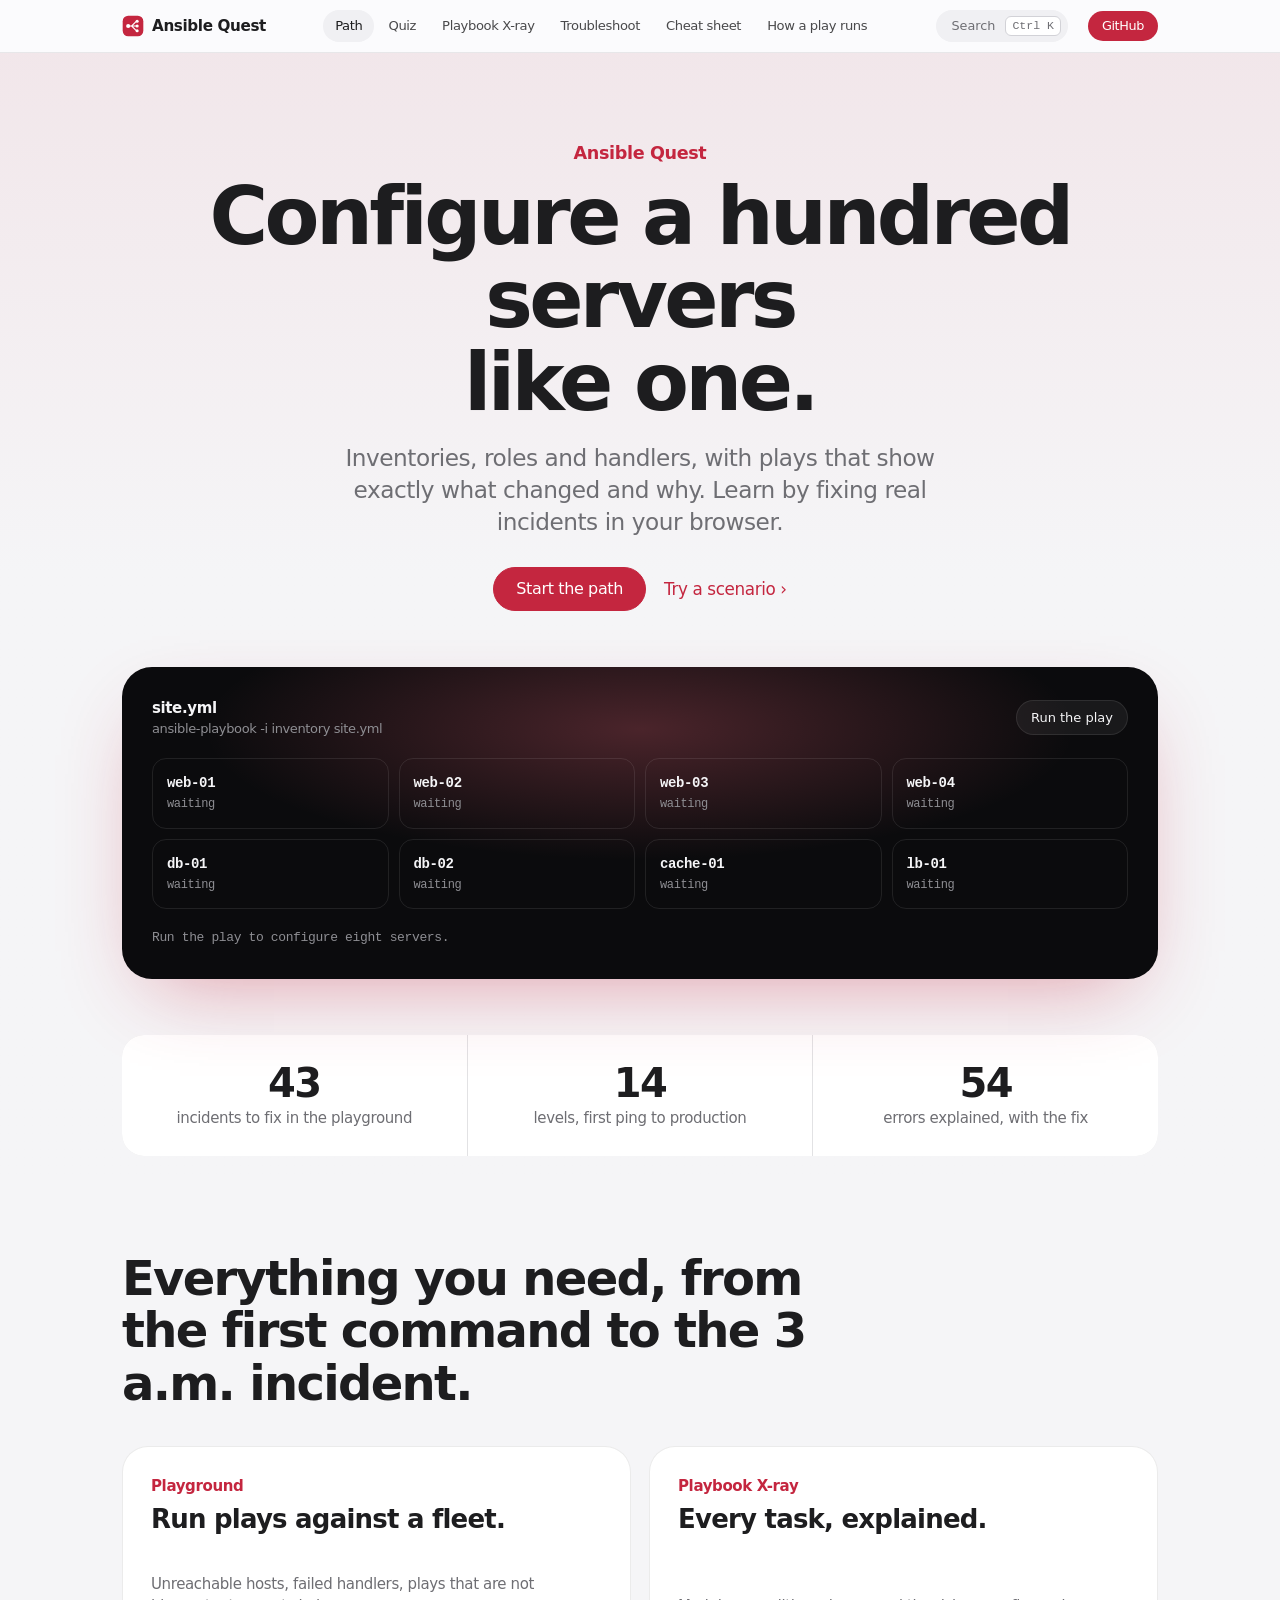
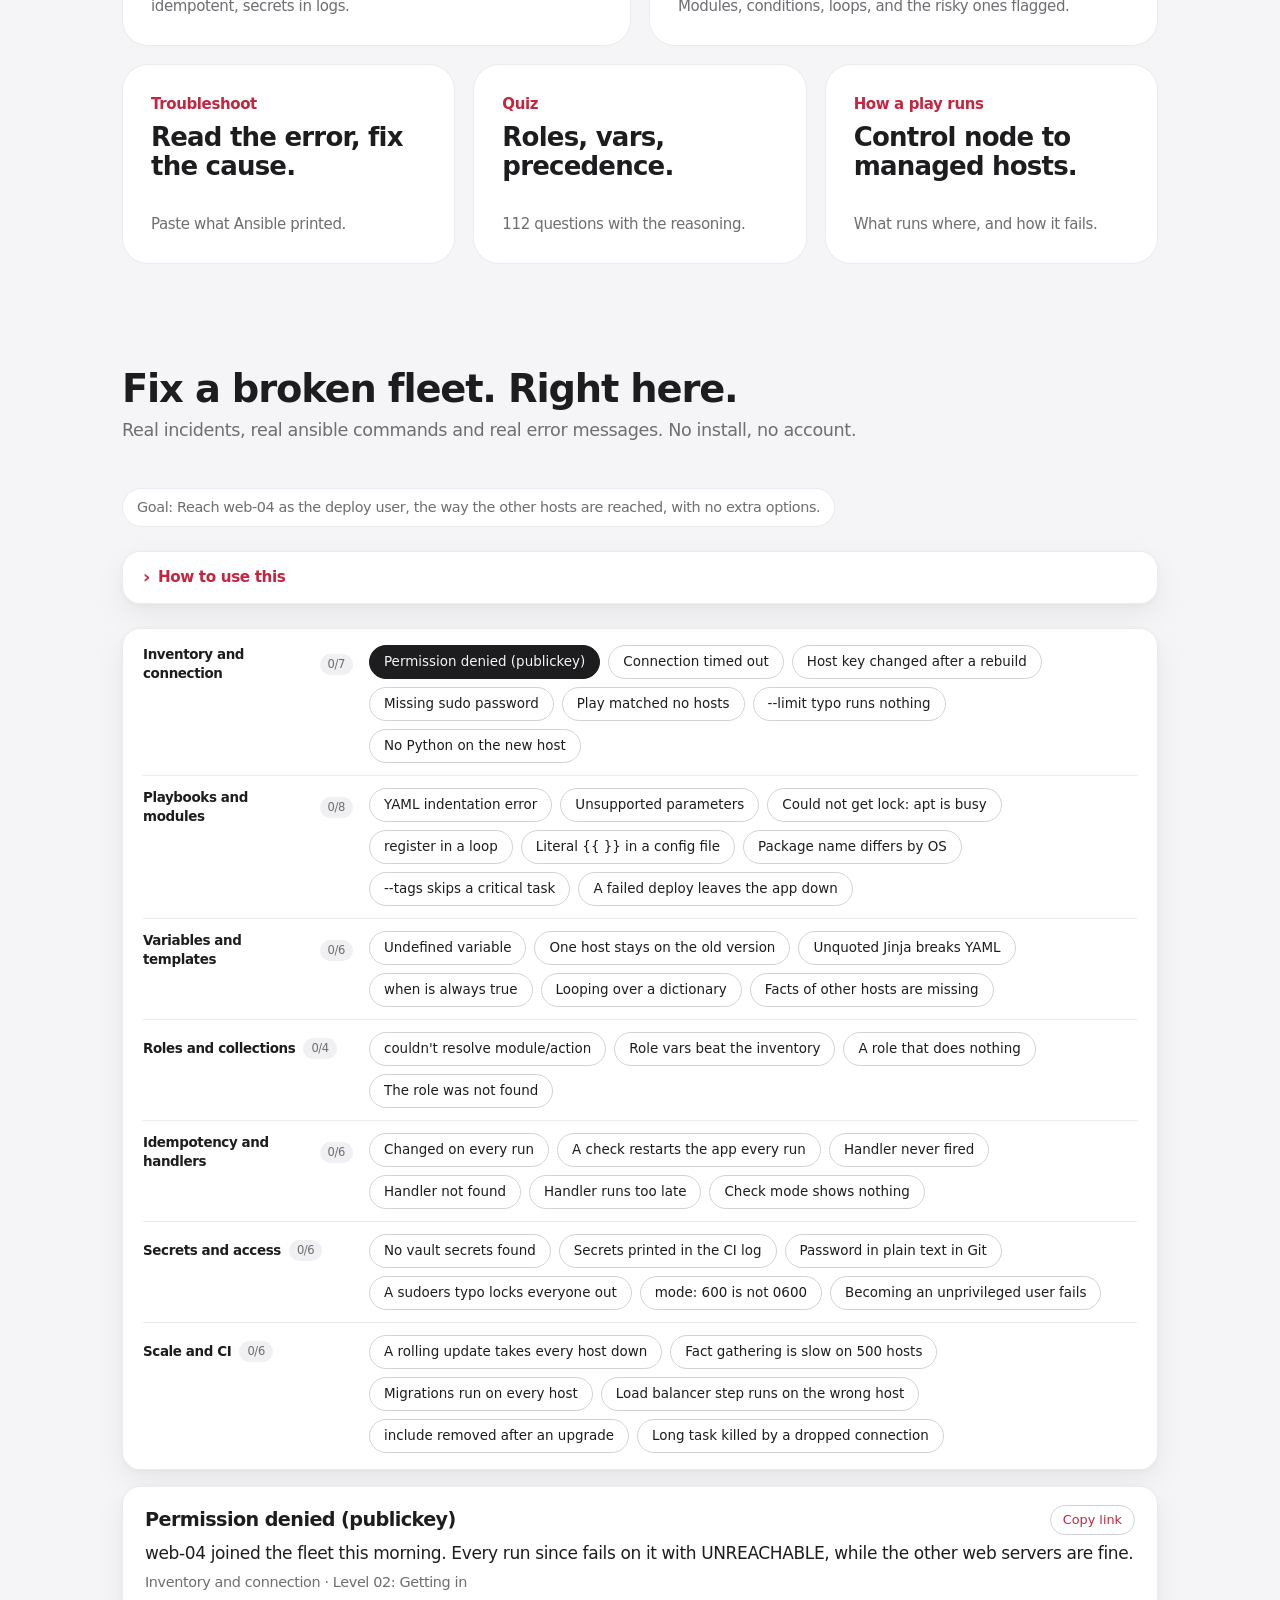
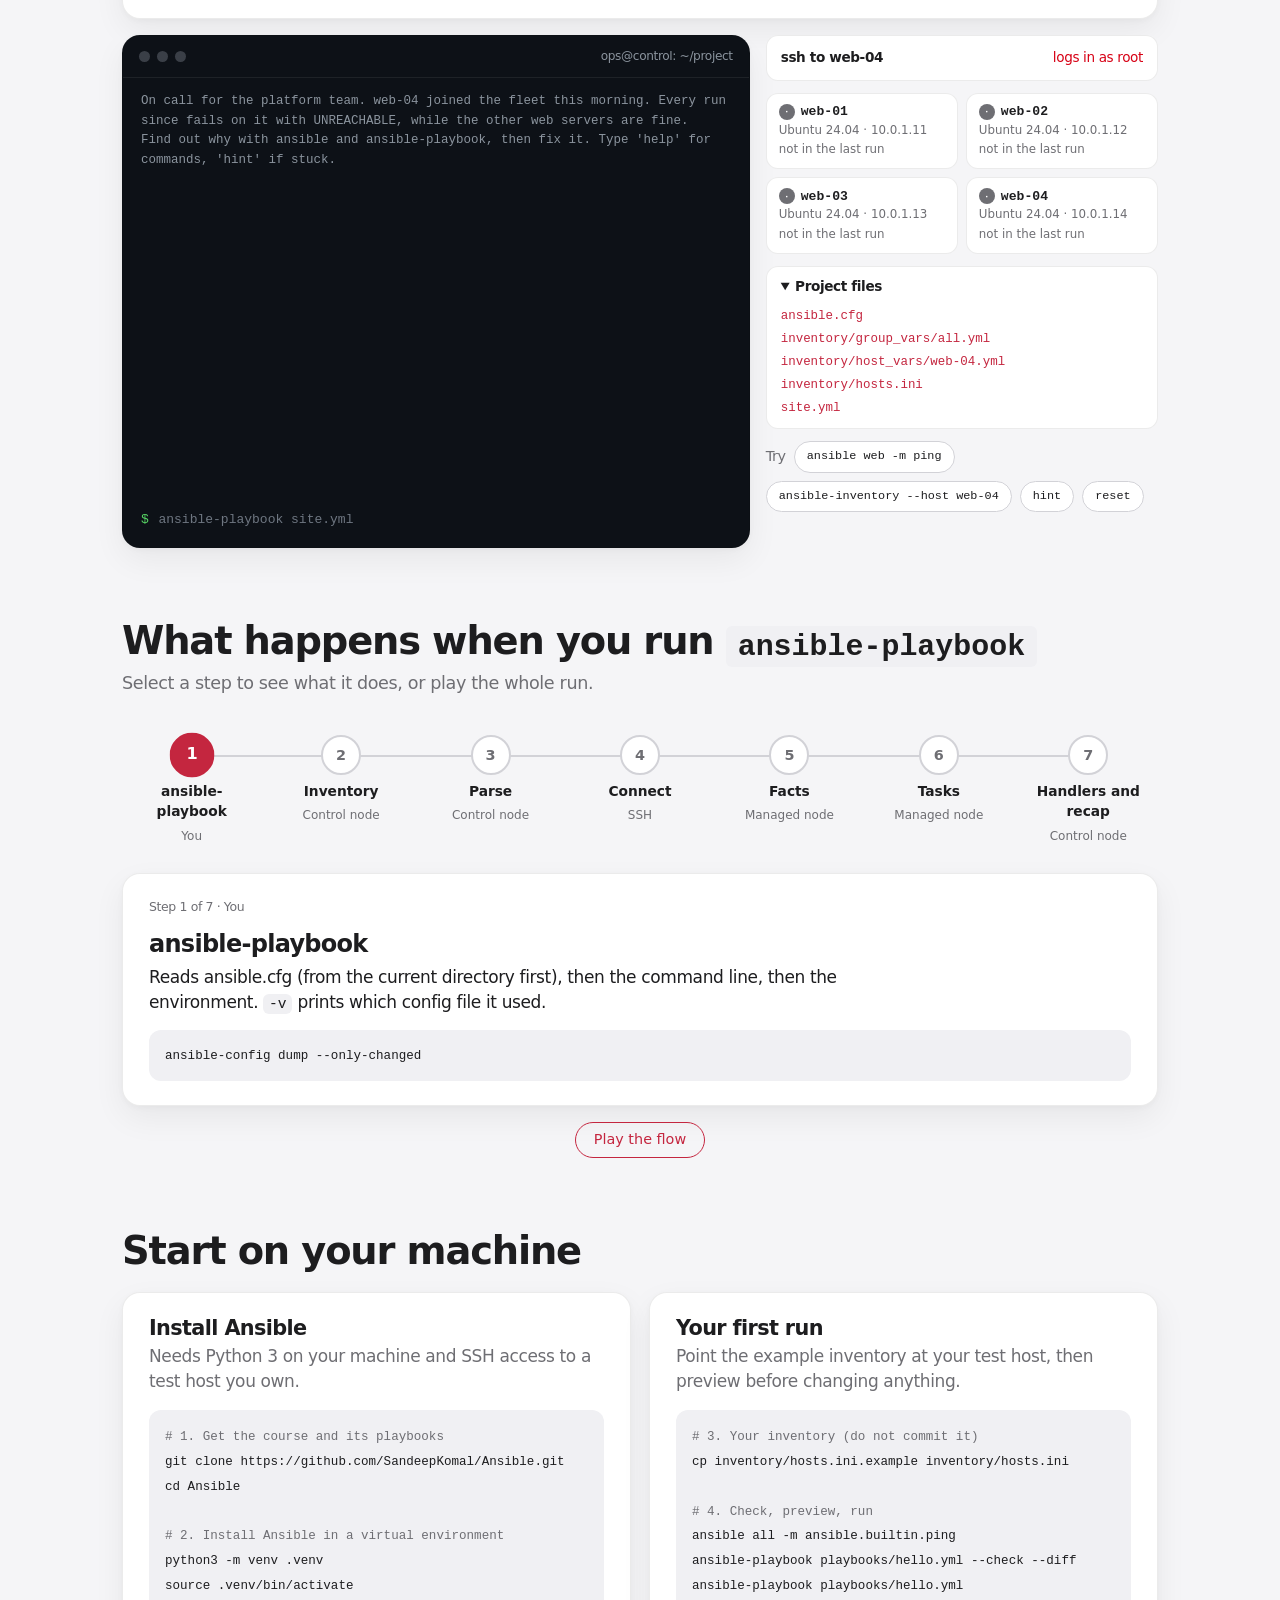
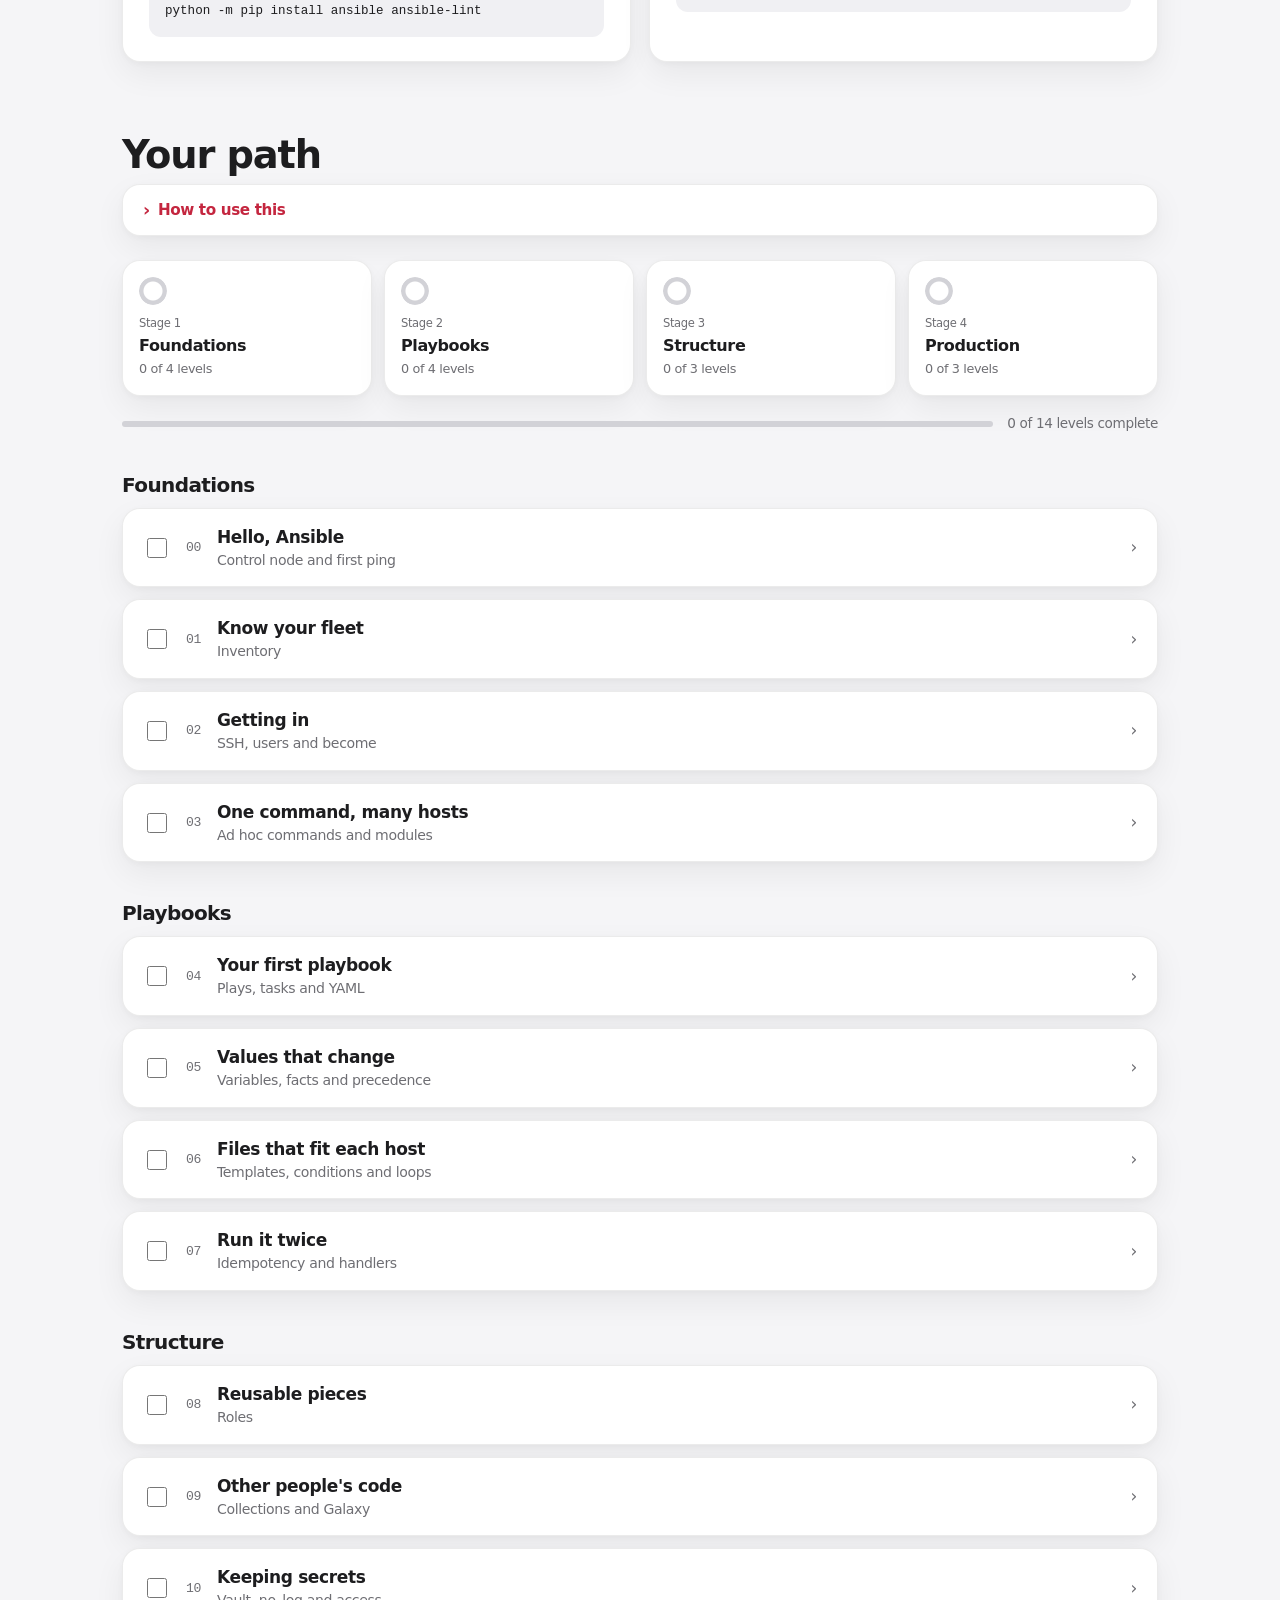
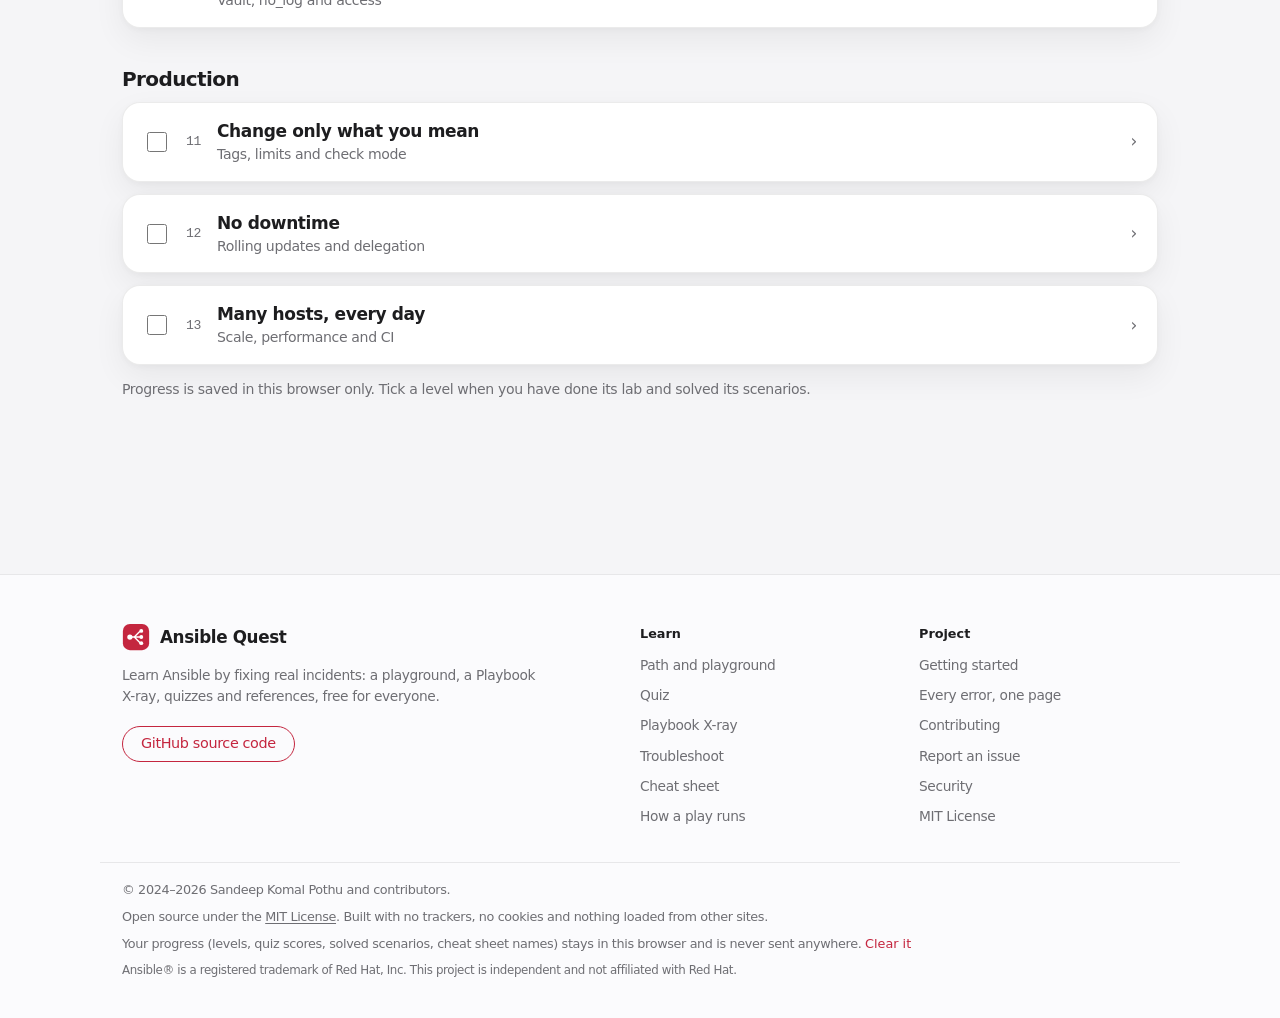
==== commit 91e36a64: "Name the last section after what it shows The section explains how the tool runs, not a software arc" ====
--- a/site/index.html
+++ b/site/index.html
@@ -28,7 +28,7 @@
         <a href="#xray" data-tab="xray">Playbook X-ray</a>
         <a href="#doctor" data-tab="doctor">Troubleshoot</a>
         <a href="#cheats" data-tab="cheats">Cheat sheet</a>
-        <a href="#arch" data-tab="arch">Ansible arch</a>
+        <a href="#arch" data-tab="arch">How a play runs</a>
       </nav>
       <button type="button" class="kbd-btn" id="palette-open" aria-label="Search the site (Ctrl+K)"><span>Search</span><kbd id="palette-key">Ctrl K</kbd></button>
       <a class="gh" id="gh-link" href="#">GitHub</a>
@@ -231,7 +231,7 @@
     </section>
 
     <section id="tab-arch" class="tab wrap" hidden>
-      <h2>Ansible architecture</h2>
+      <h2>How a play runs</h2>
       <p class="lede">What runs on the control node, what crosses the wire, and what runs on each managed host. Point at a component, or tab to it, to read about it.</p>
       <div class="arch" id="arch"></div>
     </section>
@@ -254,7 +254,7 @@
         <a href="#xray">Playbook X-ray</a>
         <a href="#doctor">Troubleshoot</a>
         <a href="#cheats">Cheat sheet</a>
-        <a href="#arch">Ansible arch</a>
+        <a href="#arch">How a play runs</a>
       </nav>
       <nav class="foot-col" aria-label="Project">
         <h2>Project</h2>
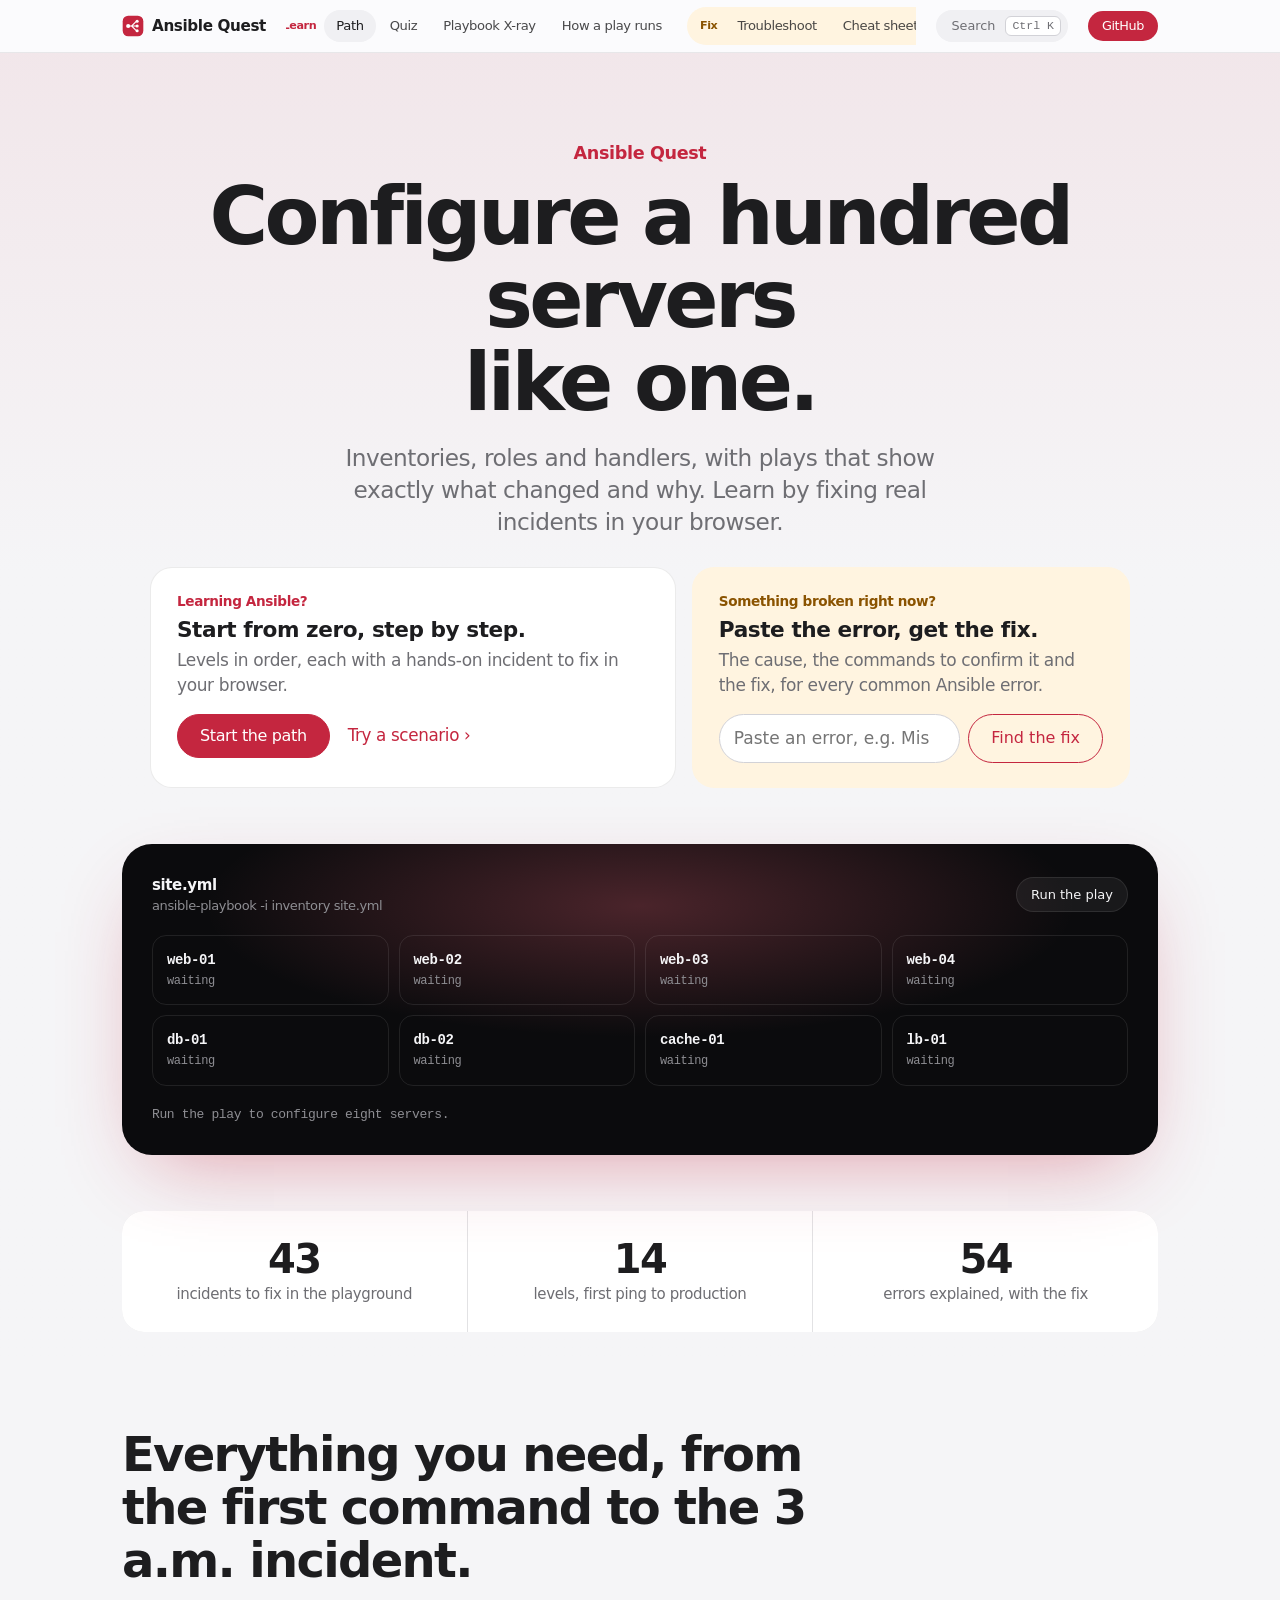
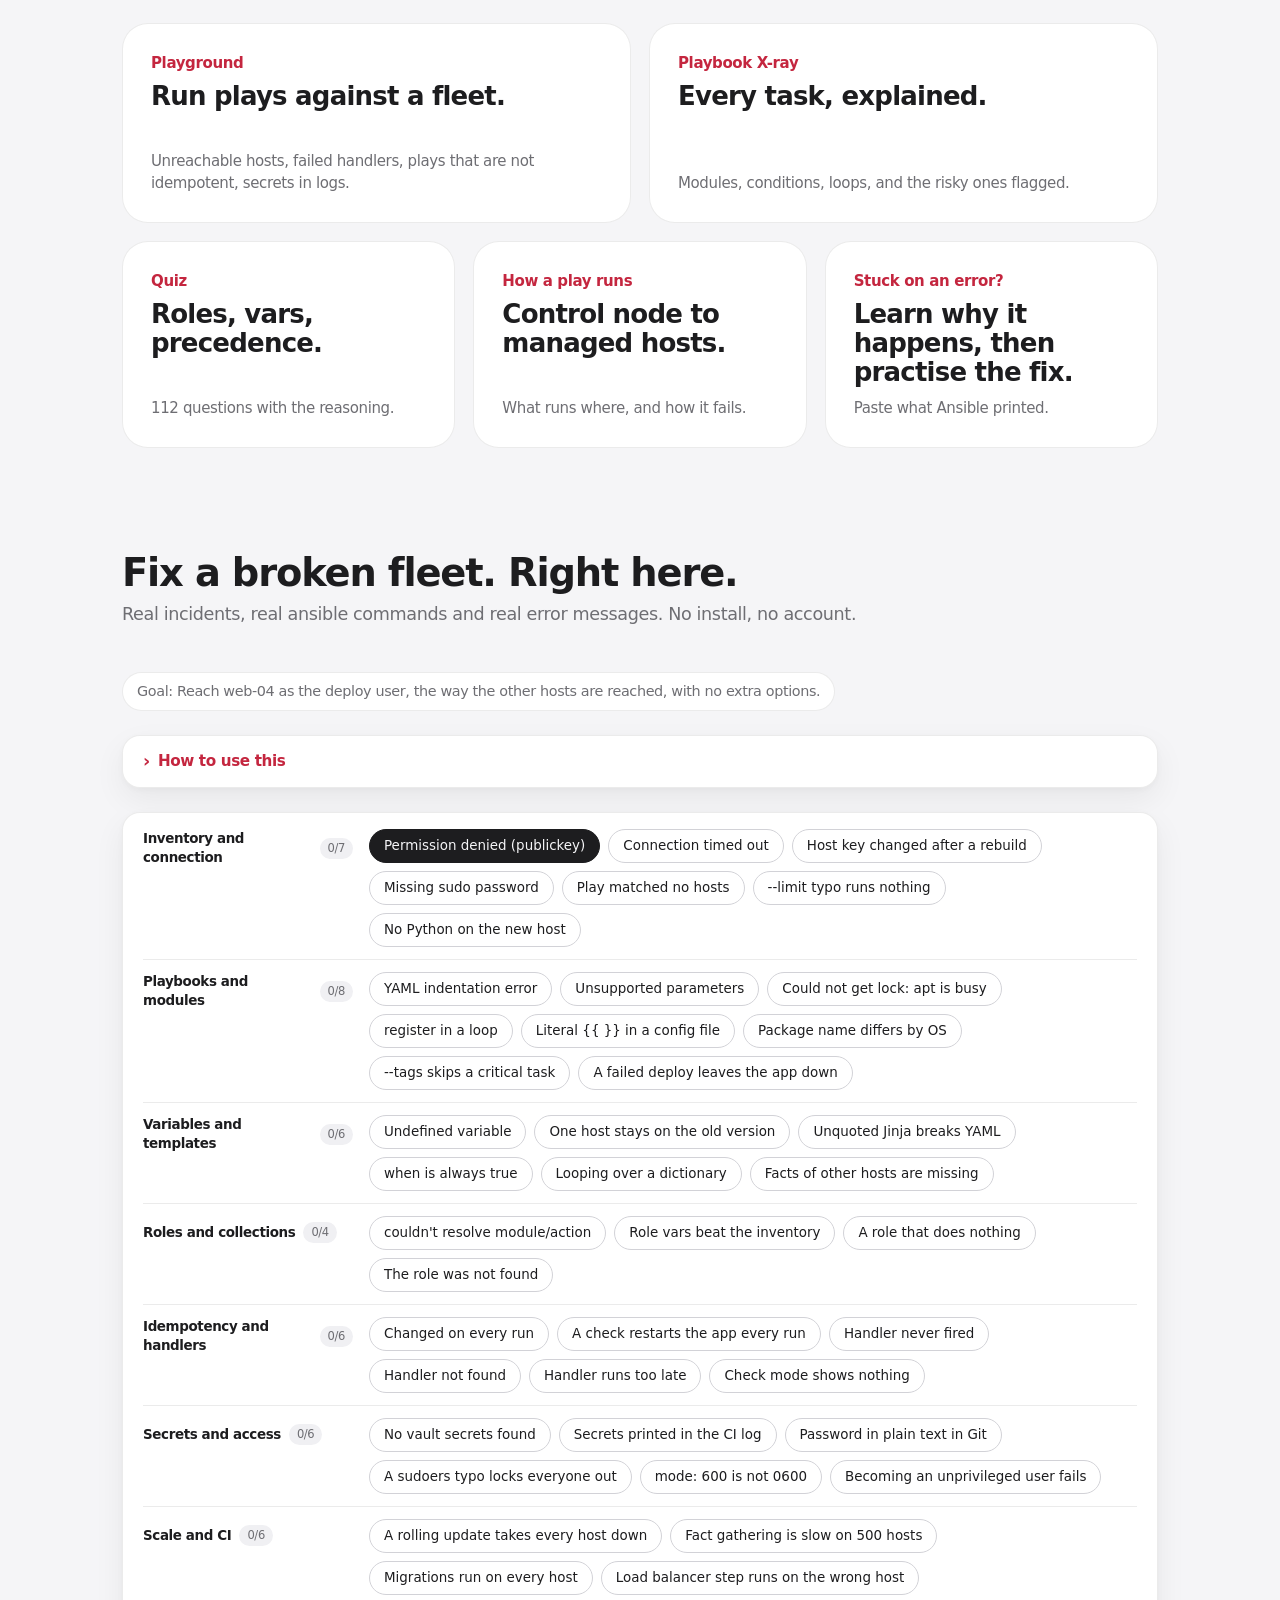
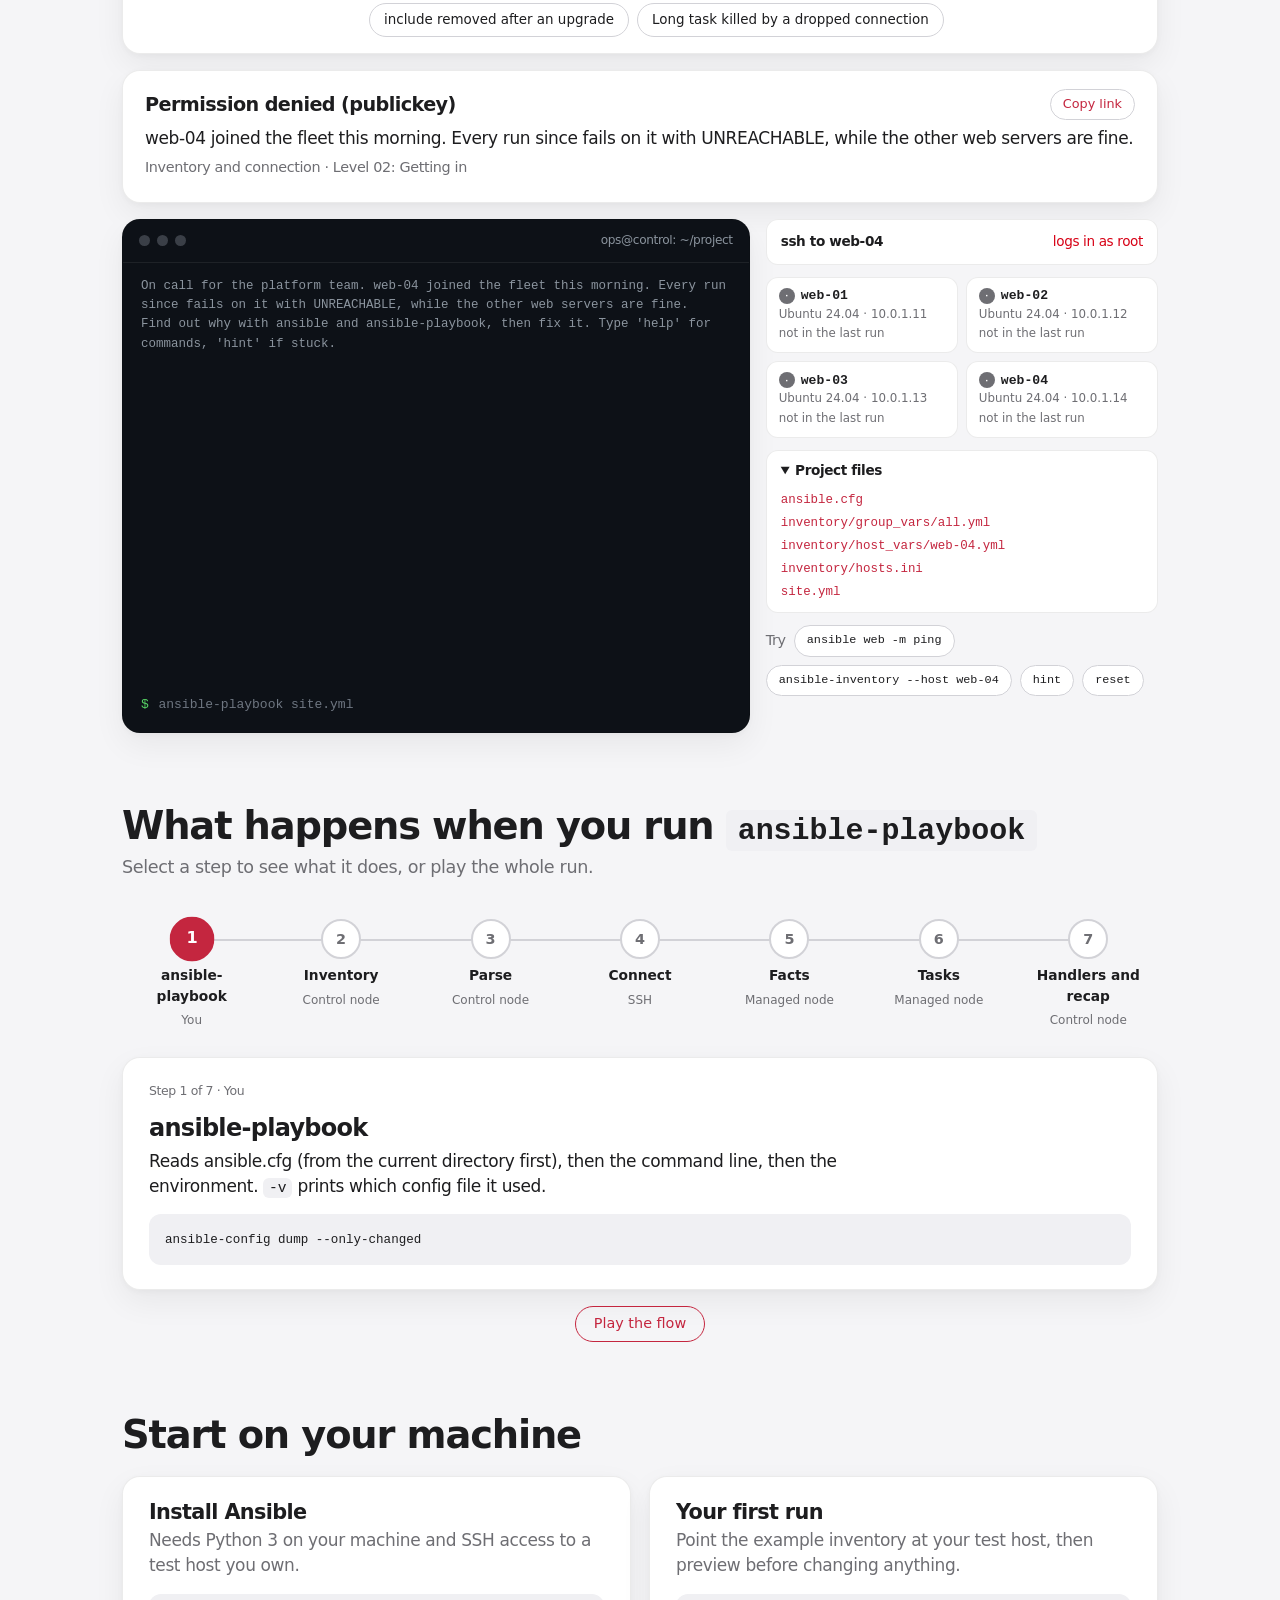
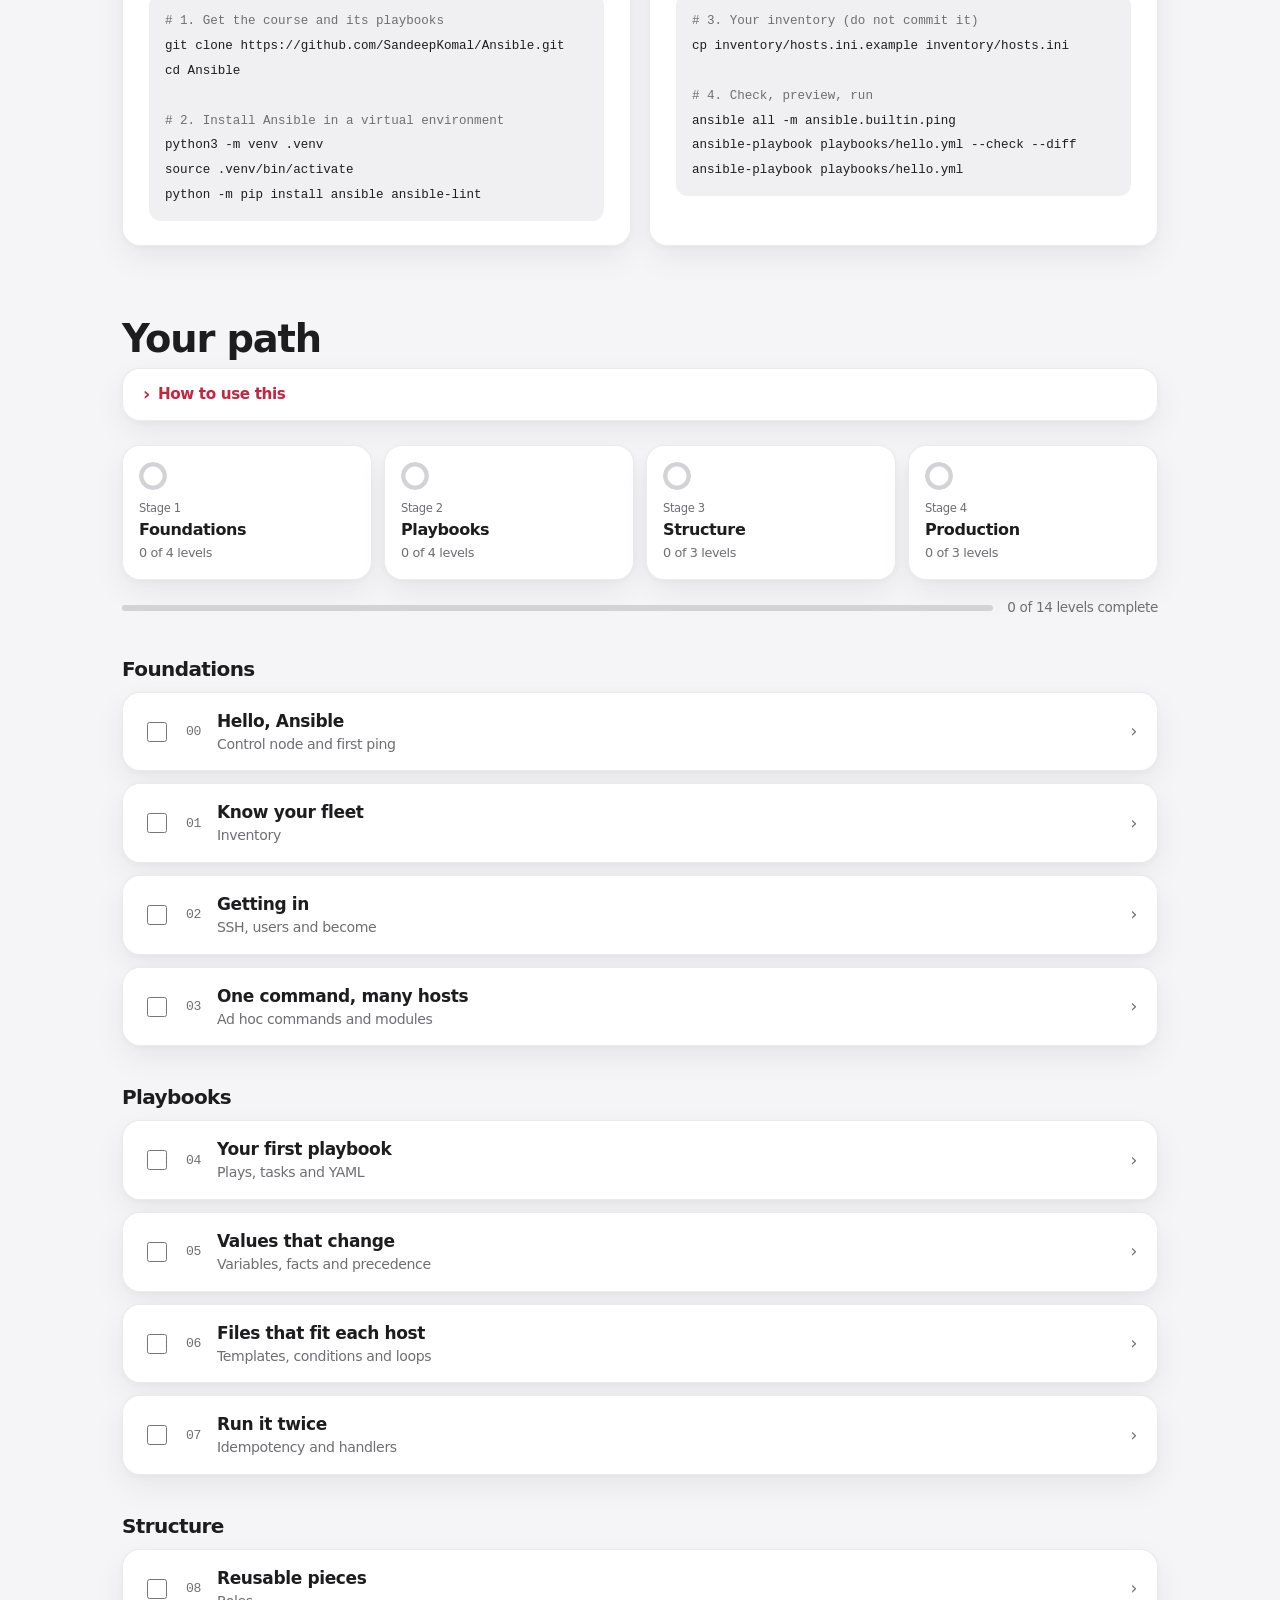
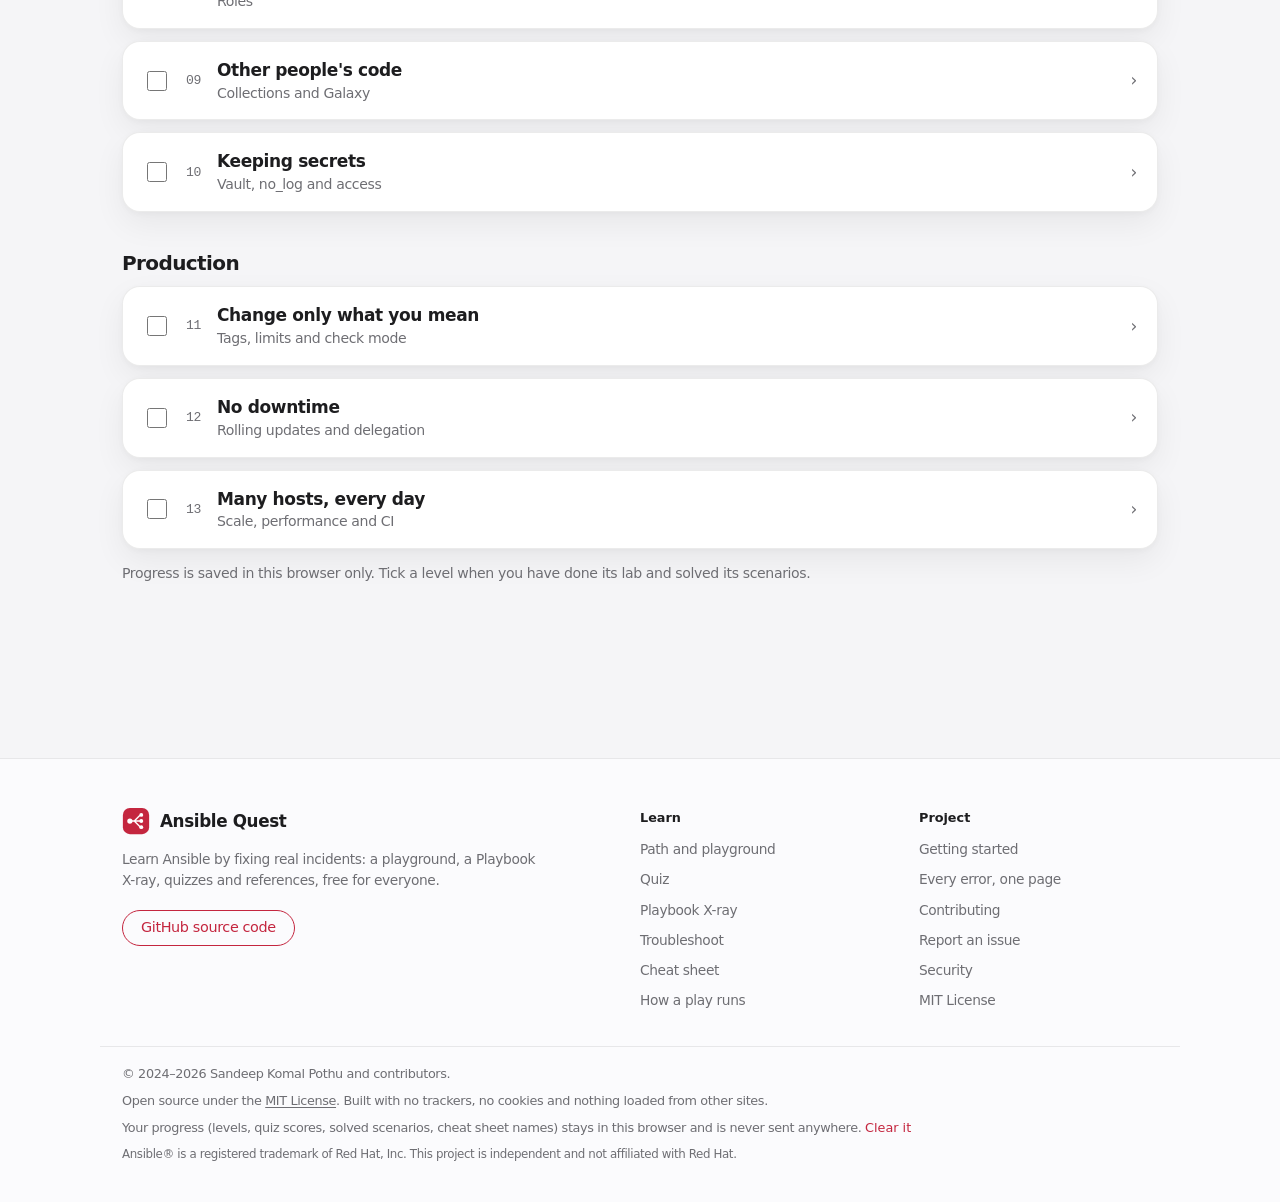
==== commit 6d21a482: "Split the site into Learn and Fix modes People arrive either to learn Ansible or because a play is f" ====
--- a/site/index.html
+++ b/site/index.html
@@ -23,12 +23,18 @@
         Ansible Quest
       </a>
       <nav aria-label="Sections">
-        <a href="#path" data-tab="path">Path</a>
-        <a href="#quiz" data-tab="quiz">Quiz</a>
-        <a href="#xray" data-tab="xray">Playbook X-ray</a>
-        <a href="#doctor" data-tab="doctor">Troubleshoot</a>
-        <a href="#cheats" data-tab="cheats">Cheat sheet</a>
-        <a href="#arch" data-tab="arch">How a play runs</a>
+        <div class="mode learn" role="group" aria-label="Learn">
+          <span class="mode-k">Learn</span>
+          <a href="#path" data-tab="path">Path</a>
+          <a href="#quiz" data-tab="quiz">Quiz</a>
+          <a href="#xray" data-tab="xray">Playbook X-ray</a>
+          <a href="#arch" data-tab="arch">How a play runs</a>
+        </div>
+        <div class="mode fix" role="group" aria-label="Fix">
+          <span class="mode-k">Fix</span>
+          <a href="#doctor" data-tab="doctor">Troubleshoot</a>
+          <a href="#cheats" data-tab="cheats">Cheat sheet</a>
+        </div>
       </nav>
       <button type="button" class="kbd-btn" id="palette-open" aria-label="Search the site (Ctrl+K)"><span>Search</span><kbd id="palette-key">Ctrl K</kbd></button>
       <a class="gh" id="gh-link" href="#">GitHub</a>
@@ -42,9 +48,19 @@
           <p class="eyebrow">Ansible Quest</p>
           <h1>Configure a hundred servers<br>like one.</h1>
           <p class="sub">Inventories, roles and handlers, with plays that show exactly what changed and why. Learn by fixing real incidents in your browser.</p>
-          <div class="ctas">
-            <a class="pill primary" href="#path-title" id="cta-path">Start the path</a>
-            <a class="link-more" href="#pg-title" id="cta-try">Try a scenario</a>
+          <div class="doors">
+            <div class="door learn">
+              <p class="door-k">Learning Ansible?</p>
+              <h2>Start from zero, step by step.</h2>
+              <p>Levels in order, each with a hands-on incident to fix in your browser.</p>
+              <div class="ctas"><a class="pill primary" href="#path-title" id="cta-path">Start the path</a><a class="link-more" href="#pg-title" id="cta-try">Try a scenario</a></div>
+            </div>
+            <div class="door fix">
+              <p class="door-k">Something broken right now?</p>
+              <h2>Paste the error, get the fix.</h2>
+              <p>The cause, the commands to confirm it and the fix, for every common Ansible error.</p>
+              <div class="door-search"><input id="door-q" type="search" placeholder="Paste an error, e.g. Missing sudo password" aria-label="Paste an error" autocomplete="off"><button type="button" class="pill" id="door-go">Find the fix</button></div>
+            </div>
           </div>
           <div class="stage" id="stage" aria-label="A play across eight hosts"></div>
           <div class="stats" id="stats"></div>
@@ -202,8 +218,9 @@
     </section>
 
     <section id="tab-doctor" class="tab wrap" hidden>
-      <h2>Troubleshooting reference</h2>
-      <p class="lede">Paste the error Ansible printed, or describe the symptom. Each answer gives the exact error, the cause, how to confirm it, the fix, how to prevent it, and a scenario to practise.</p>
+      <p class="mode-banner"><strong>Fix mode.</strong> For when something is broken right now. Learning Ansible instead? <a href="#path">Start the path</a>.</p>
+      <h2>Stuck on an error?</h2>
+      <p class="lede">Paste the error Ansible printed, or describe the symptom. Each answer explains why it happens, how to confirm it and how to fix and prevent it, then gives you a safe scenario to break and fix it yourself, so you recognise it next time.</p>
       <div class="guide-slot" data-guide="doctor"></div>
       <label class="field wide-field">Search errors and symptoms
         <textarea id="doctor-q" rows="2" placeholder="Paste an error, e.g. fatal: [web-01]: FAILED! => {&quot;msg&quot;: &quot;Missing sudo password&quot;}" spellcheck="false"></textarea>
--- a/site/style.css
+++ b/site/style.css
@@ -92,15 +92,24 @@
 .brand { display: flex; align-items: center; gap: 8px; font-weight: 600; font-size: .95rem; color: var(--text); white-space: nowrap; }
 .brand:hover { text-decoration: none; }
 .brand img { display: block; width: 22px; height: 22px; }
-.top nav { display: flex; gap: 2px; overflow-x: auto; flex: 1; justify-content: center; scrollbar-width: none; }
+.top nav { display: flex; align-items: center; gap: 10px; overflow-x: auto; flex: 1; justify-content: center; scrollbar-width: none; }
 .top nav a { color: var(--text); opacity: .8; padding: 6px 12px; border-radius: 99px; white-space: nowrap; font-size: .82rem; transition: opacity .2s, background .2s; }
 .top nav a:hover { opacity: 1; text-decoration: none; }
 .top nav a[aria-current="page"] { opacity: 1; background: var(--code-bg); font-weight: 500; }
+/* Two modes: Learn (the course) and Fix (the reference for something broken now). */
+.mode { display: flex; align-items: center; gap: 2px; padding: 3px; border-radius: 99px; }
+.mode-k { font-size: .7rem; font-weight: 600; padding: 0 6px 0 10px; color: var(--accent); }
+.mode.fix { background: var(--warn-soft); }
+.mode.fix .mode-k { color: var(--warn-text); }
+.mode.fix a[aria-current="page"] { background: var(--surface); }
 .gh { display: inline-flex; align-items: center; font-size: .8rem; font-weight: 500; color: var(--on-accent); background: var(--accent); border-radius: 99px; padding: 6px 14px; transition: background .2s; }
 .gh:hover { background: var(--accent-hover); text-decoration: none; }
 
 main { padding-bottom: 64px; min-height: 70vh; }
 .tab > h2 { font-size: clamp(2rem, 4.5vw, 3rem); font-weight: 700; margin: 48px 0 14px; }
+.tab > .mode-banner + h2 { margin-top: 28px; }
+.mode-banner { margin: 32px 0 0; padding: 12px 16px; border-radius: 12px; background: var(--warn-soft); font-size: .95rem; }
+.mode-banner strong { color: var(--warn-text); }
 
 /* Hero: centred, with a soft tint of the accent at the top. */
 .hero { text-align: center; padding: 88px 0 24px; background: linear-gradient(180deg, color-mix(in srgb, var(--accent) 7%, var(--bg)), var(--bg) 520px); }
@@ -109,6 +118,16 @@
 .hero .sub { color: var(--muted); font-size: clamp(1.1rem, 2.2vw, 1.45rem); line-height: 1.36; max-width: 660px; margin: 0 auto 30px; letter-spacing: -.02em; }
 .ctas { display: flex; gap: 18px; justify-content: center; align-items: center; flex-wrap: wrap; }
 .link-more { font-size: 1.05rem; }
+.doors { display: grid; grid-template-columns: 1.2fr 1fr; gap: 16px; max-width: 980px; margin: 8px auto 0; text-align: left; }
+.door { padding: 24px 26px; border-radius: 22px; border: 1px solid var(--hair); background: var(--surface); display: flex; flex-direction: column; gap: 6px; }
+.door h2 { margin: 0; font-size: 1.35rem; letter-spacing: -.02em; }
+.door p { margin: 0; color: var(--muted); }
+.door .door-k { font-size: .85rem; font-weight: 600; color: var(--accent); }
+.door.fix { background: var(--warn-soft); border-color: transparent; }
+.door.fix .door-k { color: var(--warn-text); }
+.door .ctas { justify-content: flex-start; margin-top: 10px; }
+.door-search { display: flex; gap: 8px; margin-top: 10px; }
+.door-search input[type="search"] { flex: 1; min-width: 0; border-radius: 99px; }
 .link-more::after { content: " ›"; }
 .pill {
   display: inline-flex; align-items: center; justify-content: center; gap: 6px; min-height: 44px; padding: 0 22px;
@@ -320,6 +339,9 @@
 .answer pre { white-space: pre-wrap; overflow-wrap: anywhere; }
 .answer-head { display: flex; justify-content: space-between; gap: 12px; align-items: flex-start; flex-wrap: wrap; }
 .practise { display: flex; flex-wrap: wrap; align-items: center; gap: 8px; margin-top: 16px; }
+.learn-it { margin-top: 24px; padding: 18px 20px; border-radius: 14px; background: var(--accent-soft); border: 1px solid var(--hair); }
+.answer .learn-it h4 { margin-top: 0; color: var(--text); }
+.learn-it > p { margin: 4px 0 0; }
 
 /* Cheat sheet */
 .group { font-size: 1rem; color: var(--muted); margin: 28px 0 10px; font-weight: 600; }
@@ -538,8 +560,12 @@
   .top-inner { gap: 6px 10px; flex-wrap: wrap; height: auto; padding-top: 8px; padding-bottom: 6px; }
   .gh { display: none; }
   .brand { flex: 1; }
-  .top nav { order: 3; flex-basis: 100%; display: grid; grid-template-columns: repeat(3, 1fr); gap: 2px; }
-  .top nav a { padding: 6px 4px; text-align: center; }
+  .top nav { order: 3; flex-basis: 100%; flex-wrap: wrap; gap: 6px; overflow: visible; }
+  .top nav a { padding: 6px 8px; }
+  .mode { flex-wrap: wrap; justify-content: center; }
+  .mode-k { padding: 0 4px 0 8px; }
+  .doors { grid-template-columns: 1fr; }
+  .door-search { flex-direction: column; }
   .kbd-btn span { display: none; }
   .kbd-btn { padding: 5px; }
   .hero { padding: 48px 0 16px; }
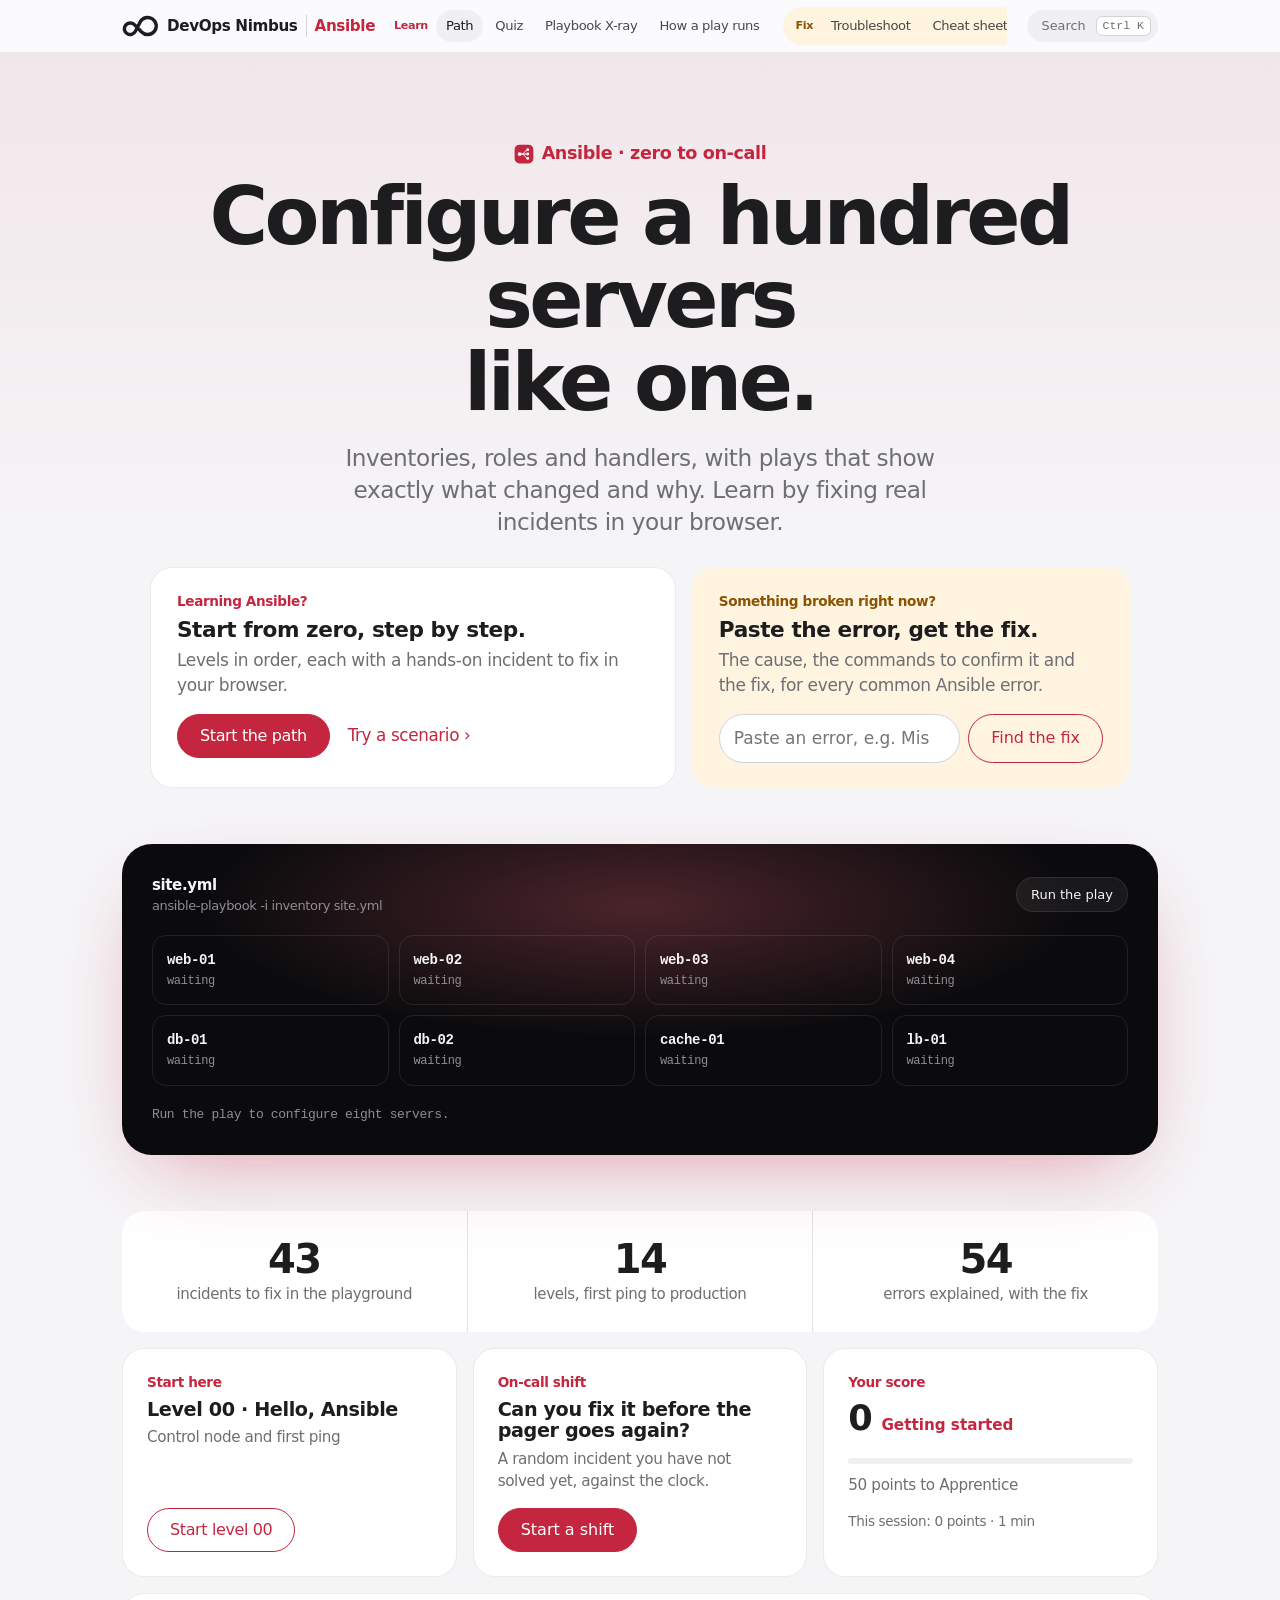
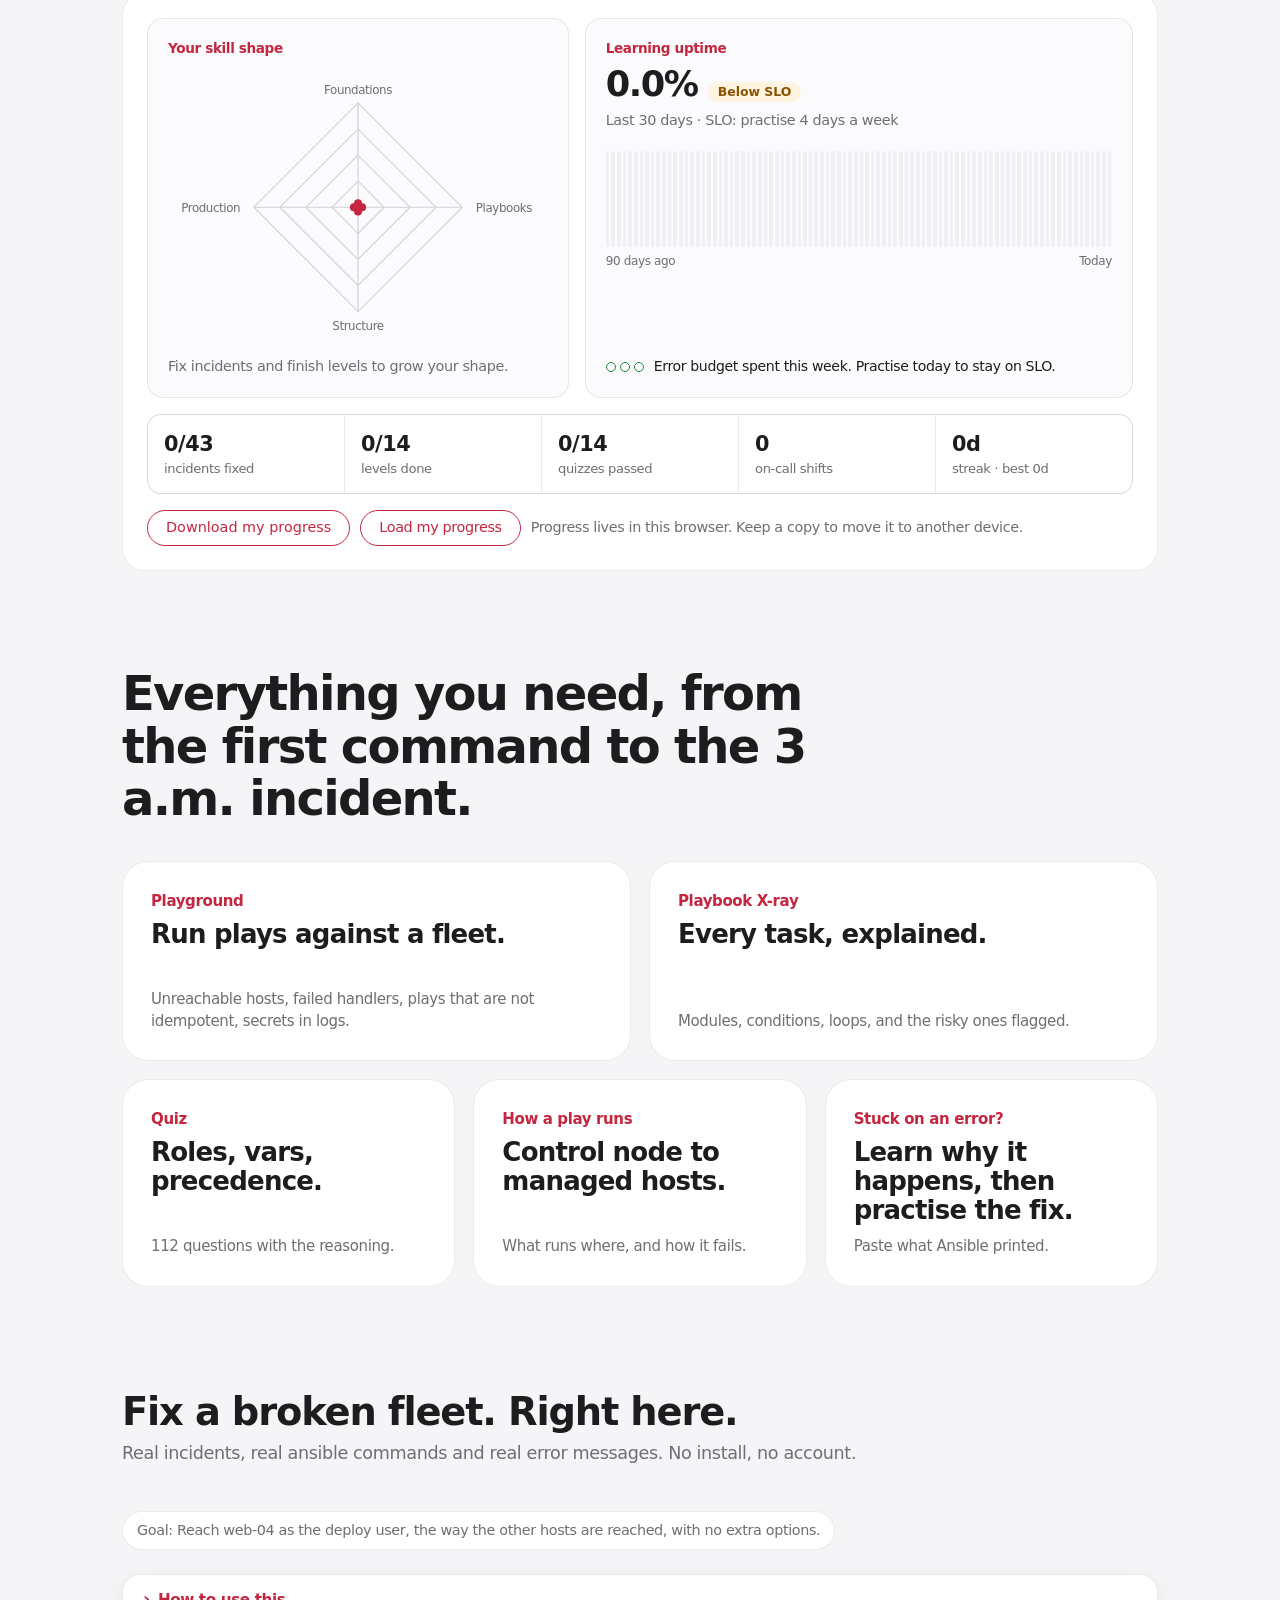
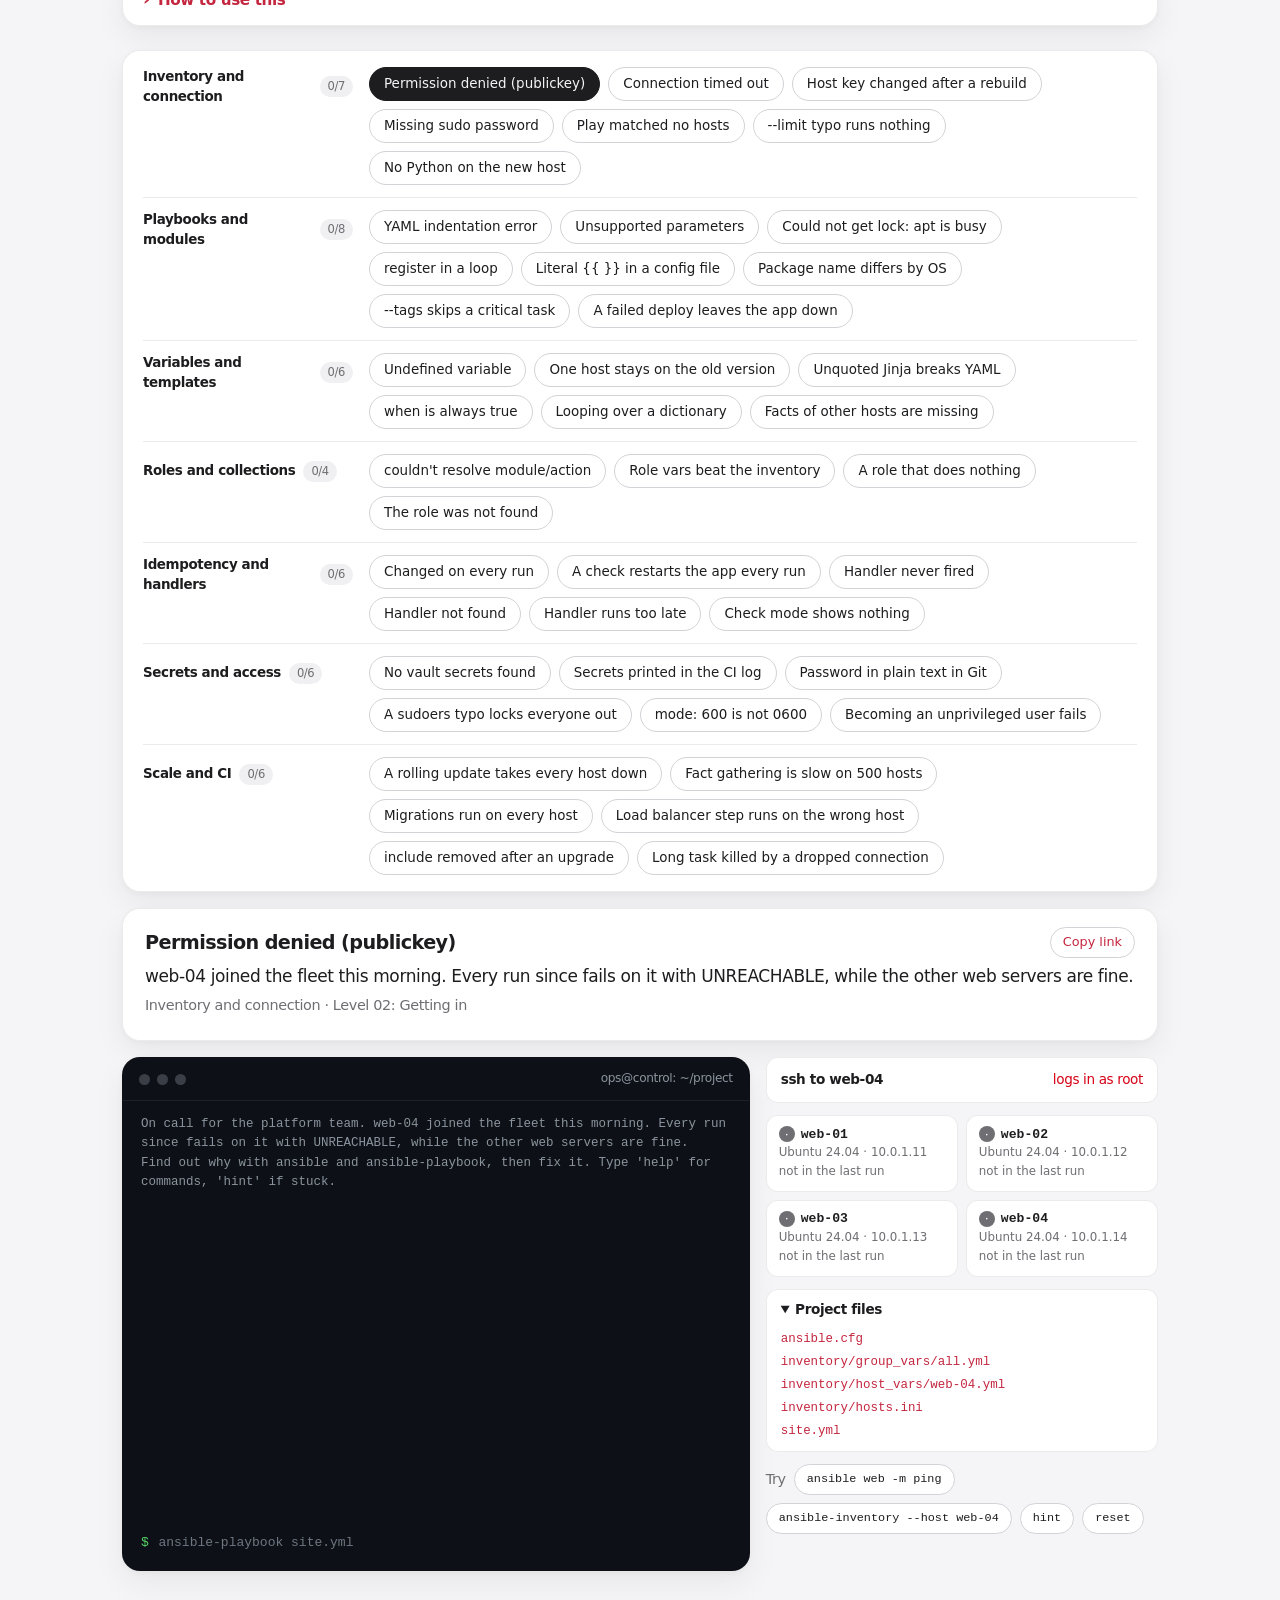
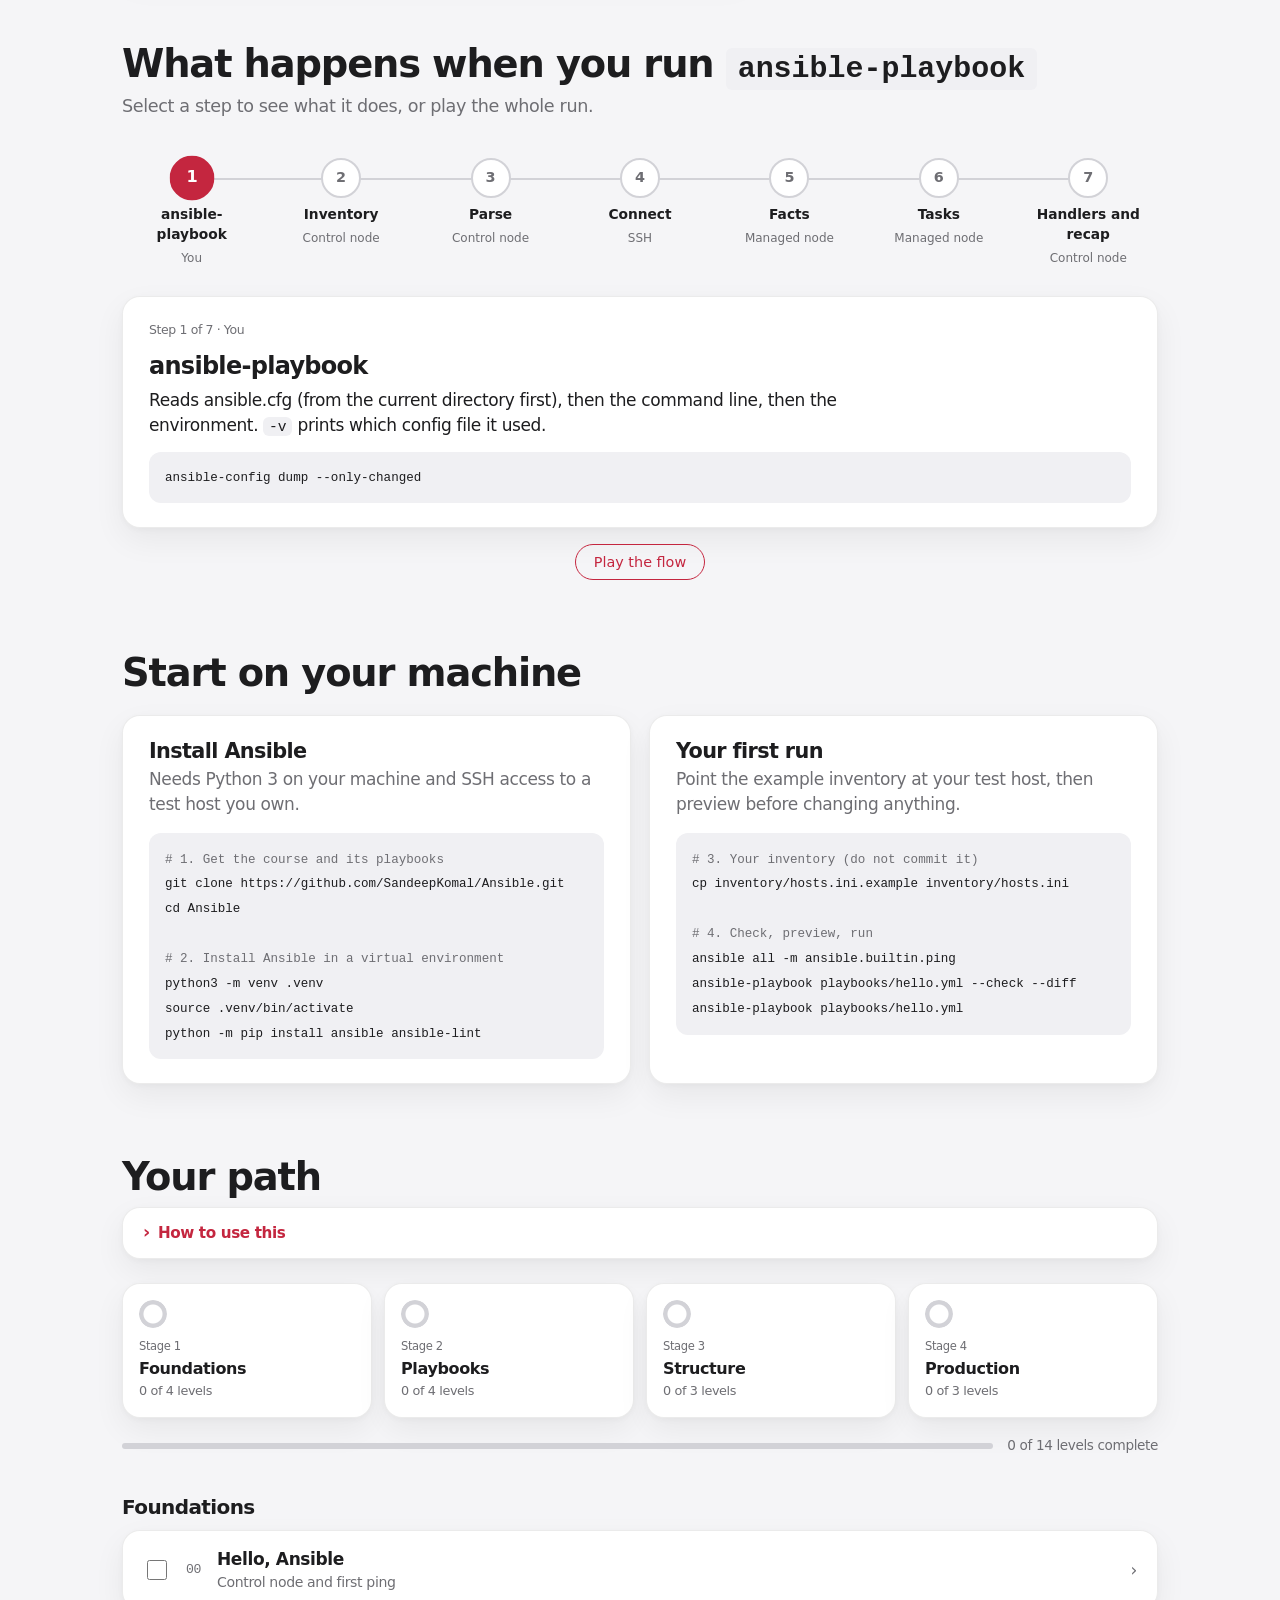
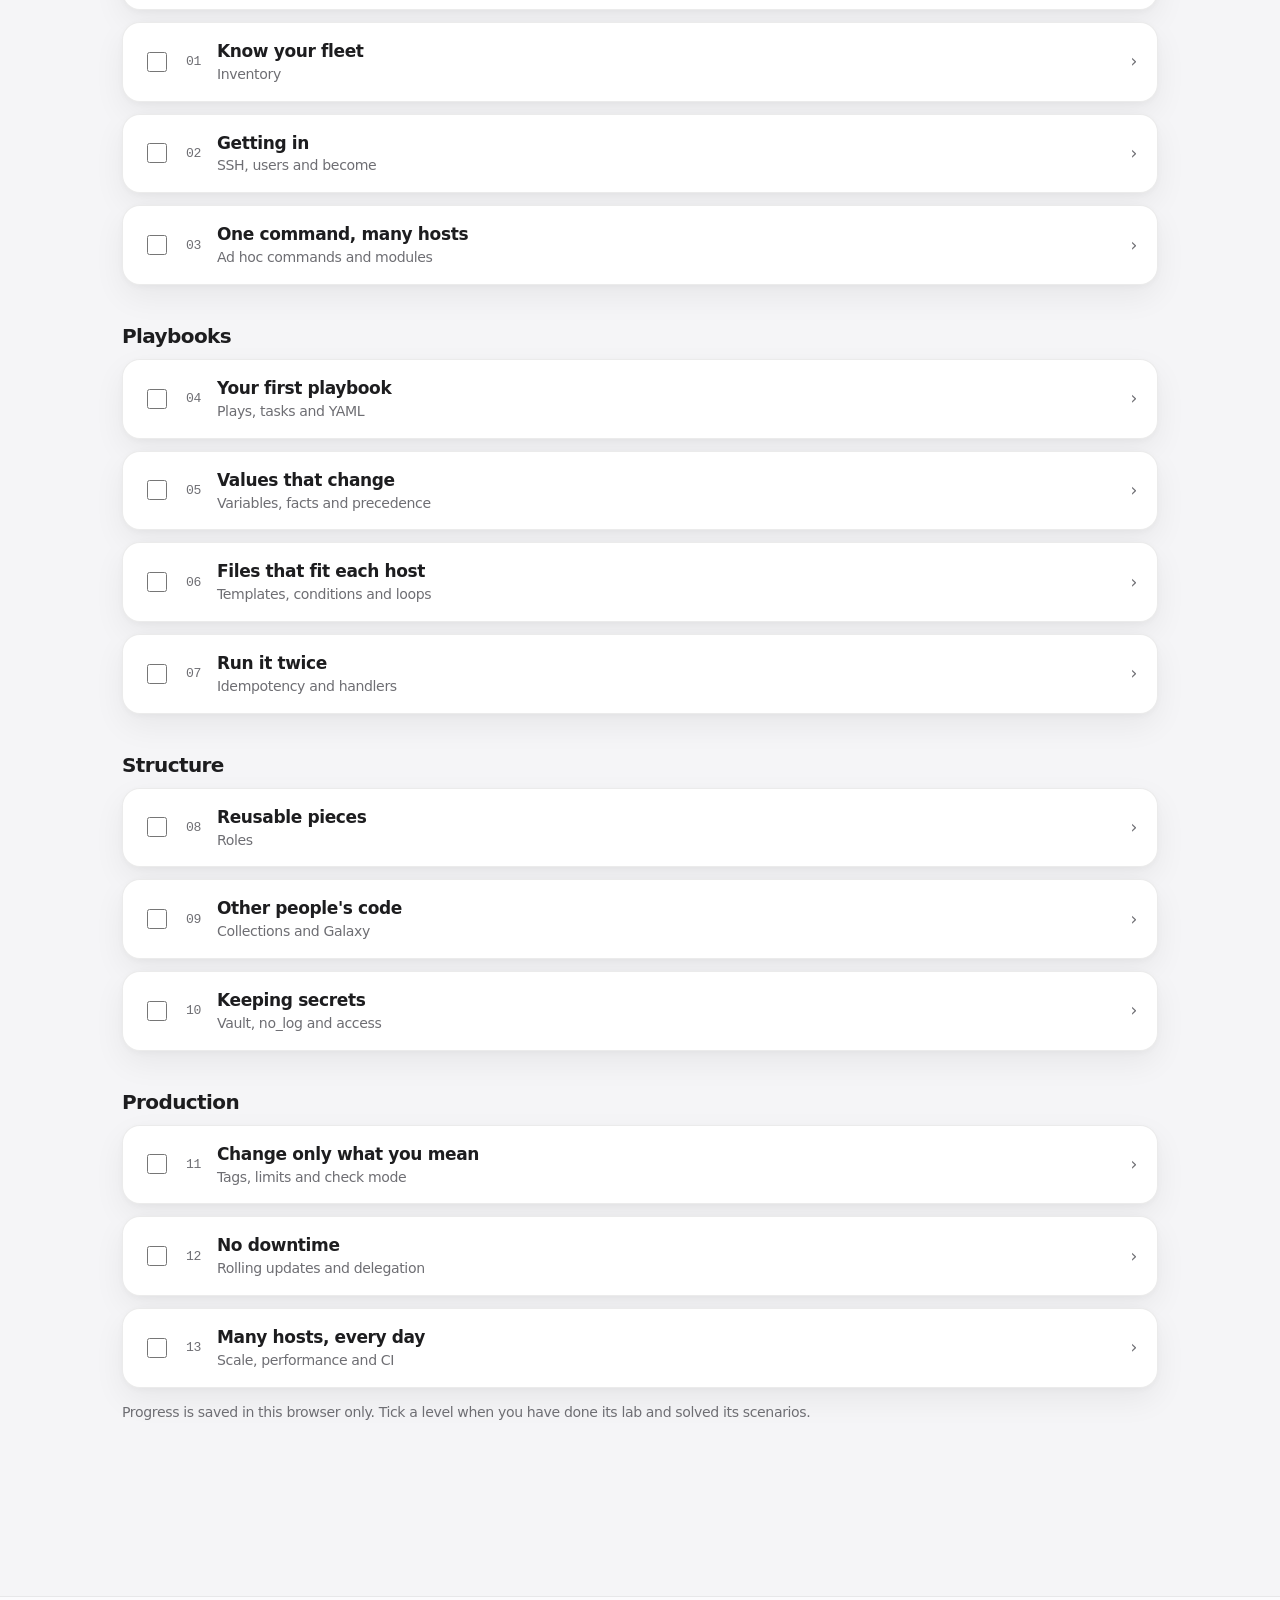
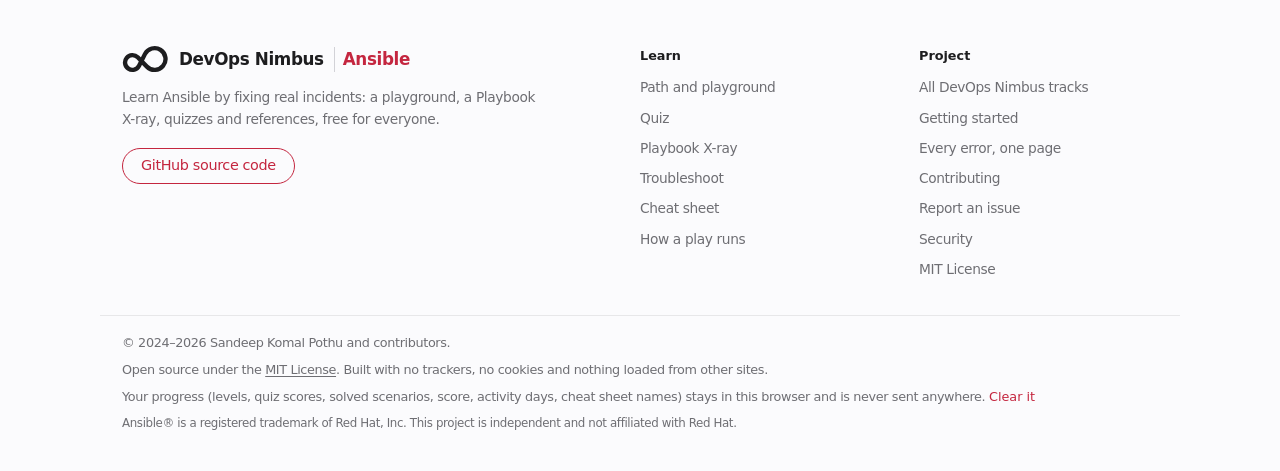
==== commit 798d3066: "Rename to DevOps Nimbus and add the learning loop to the site The site joins the DevOps Nimbus track" ====
--- a/site/index.html
+++ b/site/index.html
@@ -6,21 +6,22 @@
   <meta http-equiv="Content-Security-Policy" content="default-src 'self'; script-src 'self'; style-src 'self'; img-src 'self' data:; connect-src 'none'; base-uri 'none'; form-action 'none'">
   <meta name="description" content="Learn Ansible by fixing real incidents: a browser playground with 43 scenarios, a Playbook X-ray, quizzes, a troubleshooting reference for every common Ansible error, and a cheat sheet. Free, no account.">
   <meta property="og:type" content="website">
-  <meta property="og:title" content="Ansible Quest: learn Ansible by fixing it">
+  <meta property="og:site_name" content="DevOps Nimbus">
+  <meta property="og:title" content="Ansible, zero to on-call · DevOps Nimbus">
   <meta property="og:description" content="Real Ansible errors, explained and practised: UNREACHABLE, Missing sudo password, undefined variables, Vault, handlers, rolling updates. Free and open source.">
   <meta property="og:url" content="https://sandeepkomal.github.io/Ansible/">
   <link rel="canonical" href="https://sandeepkomal.github.io/Ansible/">
-  <title>Ansible Quest</title>
+  <title>Ansible · DevOps Nimbus</title>
   <link rel="stylesheet" href="style.css">
-  <link rel="icon" href="logo.svg" type="image/svg+xml">
+  <link rel="icon" href="favicon.svg" type="image/svg+xml">
 </head>
 <body>
   <a class="skip" href="#main">Skip to content</a>
   <header class="top">
     <div class="wrap top-inner">
-      <a class="brand" href="#path" aria-label="Ansible Quest home">
-        <img src="logo.svg" alt="" width="22" height="22">
-        Ansible Quest
+      <a class="brand" href="#path" aria-label="DevOps Nimbus Ansible, home">
+        <img class="mark" src="nimbus.svg" alt="" width="37" height="22">
+        DevOps Nimbus <span class="brand-track">Ansible</span>
       </a>
       <nav aria-label="Sections">
         <div class="mode learn" role="group" aria-label="Learn">
@@ -37,7 +38,6 @@
         </div>
       </nav>
       <button type="button" class="kbd-btn" id="palette-open" aria-label="Search the site (Ctrl+K)"><span>Search</span><kbd id="palette-key">Ctrl K</kbd></button>
-      <a class="gh" id="gh-link" href="#">GitHub</a>
     </div>
   </header>
 
@@ -45,7 +45,7 @@
     <section id="tab-path" class="tab">
       <header class="hero">
         <div class="wrap">
-          <p class="eyebrow">Ansible Quest</p>
+          <p class="eyebrow"><img class="eyebrow-logo" src="logo.svg" alt="" width="20" height="20">Ansible · zero to on-call</p>
           <h1>Configure a hundred servers<br>like one.</h1>
           <p class="sub">Inventories, roles and handlers, with plays that show exactly what changed and why. Learn by fixing real incidents in your browser.</p>
           <div class="doors">
@@ -64,6 +64,7 @@
           </div>
           <div class="stage" id="stage" aria-label="A play across eight hosts"></div>
           <div class="stats" id="stats"></div>
+          <section class="engage" id="engage" aria-label="Your learning"></section>
         </div>
       </header>
 
@@ -258,8 +259,8 @@
     <div class="wrap foot-grid">
       <div class="foot-brand">
         <a class="brand" href="#path">
-          <img src="logo.svg" alt="" width="28" height="28">
-          Ansible Quest
+          <img class="mark" src="nimbus.svg" alt="" width="47" height="28">
+          DevOps Nimbus <span class="brand-track">Ansible</span>
         </a>
         <p>Learn Ansible by fixing real incidents: a playground, a Playbook X-ray, quizzes and references, free for everyone.</p>
         <a class="pill small-pill foot-gh" data-repo="" href="#">GitHub source code</a>
@@ -275,6 +276,7 @@
       </nav>
       <nav class="foot-col" aria-label="Project">
         <h2>Project</h2>
+        <a href="https://sandeepkomal.github.io/devops-nimbus/">All DevOps Nimbus tracks</a>
         <a data-repo="/blob/main/docs/GETTING_STARTED.md" href="#">Getting started</a>
         <a href="problems.html">Every error, one page</a>
         <a data-repo="/blob/main/CONTRIBUTING.md" href="#">Contributing</a>
@@ -286,7 +288,7 @@
     <div class="wrap foot-base">
       <p>© 2024–2026 Sandeep Komal Pothu and contributors.</p>
       <p>Open source under the <a data-repo="/blob/main/LICENSE" href="#">MIT License</a>. Built with no trackers, no cookies and nothing loaded from other sites.</p>
-      <p>Your progress (levels, quiz scores, solved scenarios, cheat sheet names) stays in this browser and is never sent anywhere. <button type="button" class="link-btn" id="forget">Clear it</button></p>
+      <p>Your progress (levels, quiz scores, solved scenarios, score, activity days, cheat sheet names) stays in this browser and is never sent anywhere. <button type="button" class="link-btn" id="forget">Clear it</button></p>
       <p class="foot-tm">Ansible® is a registered trademark of Red Hat, Inc. This project is independent and not affiliated with Red Hat.</p>
     </div>
   </footer>
@@ -307,5 +309,6 @@
   <script src="app.js"></script>
   <script src="playground.js"></script>
   <script src="architecture.js"></script>
+  <script src="engage.js"></script>
 </body>
 </html>
--- a/site/style.css
+++ b/site/style.css
@@ -1,4 +1,4 @@
-/* Ansible Quest. Calm, product-page styling: system font, generous space, one accent. */
+/* DevOps Nimbus Ansible. Calm, product-page styling: system font, generous space, one accent. */
 :root {
   --bg: #f5f5f7;
   --surface: #ffffff;
@@ -93,7 +93,7 @@
 .brand:hover { text-decoration: none; }
 .brand img { display: block; width: 22px; height: 22px; }
 .top nav { display: flex; align-items: center; gap: 10px; overflow-x: auto; flex: 1; justify-content: center; scrollbar-width: none; }
-.top nav a { color: var(--text); opacity: .8; padding: 6px 12px; border-radius: 99px; white-space: nowrap; font-size: .82rem; transition: opacity .2s, background .2s; }
+.top nav a { color: var(--text); opacity: .8; padding: 6px 10px; border-radius: 99px; white-space: nowrap; font-size: .82rem; transition: opacity .2s, background .2s; }
 .top nav a:hover { opacity: 1; text-decoration: none; }
 .top nav a[aria-current="page"] { opacity: 1; background: var(--code-bg); font-weight: 500; }
 /* Two modes: Learn (the course) and Fix (the reference for something broken now). */
@@ -102,8 +102,6 @@
 .mode.fix { background: var(--warn-soft); }
 .mode.fix .mode-k { color: var(--warn-text); }
 .mode.fix a[aria-current="page"] { background: var(--surface); }
-.gh { display: inline-flex; align-items: center; font-size: .8rem; font-weight: 500; color: var(--on-accent); background: var(--accent); border-radius: 99px; padding: 6px 14px; transition: background .2s; }
-.gh:hover { background: var(--accent-hover); text-decoration: none; }
 
 main { padding-bottom: 64px; min-height: 70vh; }
 .tab > h2 { font-size: clamp(2rem, 4.5vw, 3rem); font-weight: 700; margin: 48px 0 14px; }
@@ -501,7 +499,7 @@
 .pg-scn.just-solved .pg-scn-done { display: inline-block; animation: aq-pop .5s var(--ease) both; }
 .opt.wrong { animation: aq-shake .36s var(--ease); }
 .feedback.ok, .feedback.bad, .answer { animation: aq-in var(--dur) var(--ease) both; }
-.copy:active, .chip:active, .pg-scn:active, .pg-host:active, .gh:active, .kbd-btn:active { transform: scale(.96); }
+.copy:active, .chip:active, .pg-scn:active, .pg-host:active, .kbd-btn:active { transform: scale(.96); }
 
 /* Architecture */
 .arch-figure { position: relative; background: var(--surface); border: 1px solid var(--hair); border-radius: var(--radius); box-shadow: var(--shadow); padding: 20px; }
@@ -541,6 +539,12 @@
 .arch-detail pre { margin: 6px 0 0; font-size: .8rem; white-space: pre-wrap; overflow-wrap: anywhere; }
 .arch-where { color: var(--accent); font-size: .78rem; font-weight: 600; margin: 0 0 2px; }
 
+/* Brand and search on the first row, the Learn and Fix menus centred on the second. */
+@media (max-width: 1024px) {
+  .top-inner { gap: 6px 10px; flex-wrap: wrap; height: auto; padding-top: 8px; padding-bottom: 6px; }
+  .brand { flex: 1; }
+  .top nav { order: 3; flex-basis: 100%; flex-wrap: wrap; justify-content: center; gap: 6px; overflow: visible; }
+}
 @media (max-width: 1000px) {
   .flow { grid-template-columns: repeat(4, minmax(0, 1fr)); row-gap: 4px; }
   .flow::before { display: none; }
@@ -557,10 +561,6 @@
 @media (max-width: 720px) {
   body { font-size: 16px; }
   .wrap { padding: 0 16px; }
-  .top-inner { gap: 6px 10px; flex-wrap: wrap; height: auto; padding-top: 8px; padding-bottom: 6px; }
-  .gh { display: none; }
-  .brand { flex: 1; }
-  .top nav { order: 3; flex-basis: 100%; flex-wrap: wrap; gap: 6px; overflow: visible; }
   .top nav a { padding: 6px 8px; }
   .mode { flex-wrap: wrap; justify-content: center; }
   .mode-k { padding: 0 4px 0 8px; }
@@ -602,3 +602,72 @@
 .static-page .answer { margin: 0 0 18px; scroll-margin-top: 24px; }
 .static-page .toc { columns: 2 280px; padding-left: 20px; font-size: .92rem; }
 .static-page .toc li { margin: 3px 0; break-inside: avoid; }
+
+/* Learning loop: continue, on-call shift, streak, and the order check in each level. */
+.engage { display: grid; grid-template-columns: repeat(3, 1fr); gap: 16px; margin: 16px 0 0; text-align: left; }
+.eng-card { display: flex; flex-direction: column; align-items: flex-start; gap: 6px; padding: 24px; border-radius: 22px; background: var(--surface); border: 1px solid var(--hair); }
+.eng-card h3 { margin: 0; font-size: 1.2rem; letter-spacing: -.02em; }
+.eng-card p { margin: 0; color: var(--muted); font-size: .95rem; }
+.eng-card > .pill, .eng-card > .eng-row { margin-top: auto; }
+.eng-card > p:not(.eng-k) { margin-bottom: 10px; }
+.eng-k { display: flex; align-items: center; gap: 8px; color: var(--accent) !important; font-weight: 600; font-size: .85rem !important; }
+.eng-shift.paging { background: var(--warn-soft); border-color: var(--warn); }
+.eng-shift.paging .eng-k { color: var(--warn-text) !important; }
+.eng-time { font-variant-numeric: tabular-nums; }
+.eng-dot { width: 9px; height: 9px; border-radius: 50%; background: var(--warn); animation: eng-page 1.2s ease-in-out infinite; }
+@keyframes eng-page { 50% { opacity: .25; } }
+.eng-row { display: flex; align-items: center; gap: 16px; flex-wrap: wrap; padding-top: 12px; }
+.eng-row .more, .eng-orderbox .more { background: none; border: 0; color: var(--accent); font: inherit; cursor: pointer; padding: 0; }
+.eng-score { display: flex; align-items: baseline; gap: 10px; color: var(--text) !important; font-size: 2.2rem !important; font-weight: 700; letter-spacing: -.04em; line-height: 1.1; }
+.eng-score span { font-size: .95rem; font-weight: 600; letter-spacing: 0; color: var(--accent); }
+.eng-bar { display: block; width: 100%; height: 6px; border-radius: 99px; background: var(--code-bg); overflow: hidden; margin: 4px 0; }
+.eng-bar-fill { display: block; height: 100%; border-radius: inherit; background: var(--accent); }
+.eng-session { font-size: .85rem !important; font-variant-numeric: tabular-nums; }
+.eng-board { grid-column: 1 / -1; padding: 24px; border-radius: 22px; background: var(--surface); border: 1px solid var(--hair); display: grid; gap: 16px; }
+.eng-panels { display: grid; grid-template-columns: 1fr 1.3fr; gap: 16px; }
+.eng-panel { display: flex; flex-direction: column; gap: 6px; padding: 20px; border-radius: 16px; background: var(--surface-2); border: 1px solid var(--hair); }
+.eng-panel p { margin: 0; color: var(--muted); font-size: .9rem; }
+.eng-radar { width: 100%; max-width: 340px; align-self: center; margin: 4px 0; overflow: visible; }
+.eng-r-grid { fill: none; stroke: var(--line); stroke-width: 1; }
+.eng-r-shape { fill: color-mix(in srgb, var(--accent) 22%, transparent); stroke: var(--accent); stroke-width: 2; stroke-linejoin: round; }
+.eng-r-dot { fill: var(--accent); }
+.eng-r-label { fill: var(--muted); font-size: 10.5px; font-family: inherit; }
+.eng-slo { padding: 3px 10px; border-radius: 99px; font-size: .78rem !important; }
+.eng-slo.ok { color: var(--ok) !important; background: var(--ok-soft); }
+.eng-slo.low { color: var(--warn-text) !important; background: var(--warn-soft); }
+.eng-uptime { display: flex; gap: 2px; height: 96px; margin-top: 14px; }
+.eng-30 { display: none; }
+.eng-up { flex: 1; border-radius: 2px; background: var(--code-bg); }
+.eng-up.on { background: var(--ok); }
+.eng-up-axis { display: flex; justify-content: space-between; font-size: .75rem; color: var(--muted); }
+.eng-budget { display: flex; align-items: center; gap: 10px; margin-top: auto; padding-top: 10px; font-size: .88rem; }
+.eng-pips { display: flex; gap: 4px; }
+.eng-pips span { width: 10px; height: 10px; border-radius: 50%; border: 1.5px solid var(--ok); }
+.eng-pips span.on { background: var(--ok); }
+.eng-stats { display: grid; grid-template-columns: repeat(5, 1fr); gap: 1px; background: var(--hair); border-radius: 14px; overflow: hidden; border: 1px solid var(--hair); }
+.eng-stats div { background: var(--surface); padding: 14px 16px; display: flex; flex-direction: column; }
+.eng-stats b { font-size: 1.3rem; letter-spacing: -.02em; font-variant-numeric: tabular-nums; }
+.eng-stats span { color: var(--muted); font-size: .82rem; }
+.eng-orderbox { display: grid; gap: 10px; }
+.eng-order { list-style: none; counter-reset: step; margin: 0; padding: 0; display: grid; gap: 6px; }
+.eng-order li { counter-increment: step; display: flex; align-items: center; gap: 10px; padding: 6px 8px 6px 12px; border-radius: var(--radius-sm); border: 1px solid var(--hair); background: var(--surface-2); }
+.eng-order li::before { content: counter(step); color: var(--muted); font-size: .8rem; width: 1ch; }
+.eng-order li.ok { border-color: var(--ok); background: var(--ok-soft); }
+.eng-order li.off { border-color: var(--bad); background: var(--bad-soft); }
+.eng-order code { flex: 1; font-size: .8rem; overflow-wrap: anywhere; background: none; }
+.eng-moves { display: flex; gap: 4px; }
+.eng-moves button { width: 32px; height: 32px; border-radius: 9px; border: 1px solid var(--line); background: var(--surface); color: var(--text); cursor: pointer; }
+.eng-moves button:disabled { opacity: .35; cursor: default; }
+.eng-msg { margin: 0; font-size: .9rem; color: var(--muted); }
+@media (max-width: 860px) { .engage { grid-template-columns: 1fr; } .eng-panels, .eng-stats { grid-template-columns: 1fr 1fr; } .eng-panels { grid-template-columns: 1fr; } .eng-up:nth-child(-n+60), .eng-90 { display: none; } .eng-30 { display: inline; } .eng-uptime { height: 64px; gap: 3px; } .eng-stats div:last-child { grid-column: 1 / -1; } }
+
+/* DevOps Nimbus brand: the loop mark in the header and footer, the track's own logo in the eyebrow. */
+.brand img.mark { width: 37px; }
+.foot-brand .brand img.mark { width: 47px; }
+.brand-track { color: var(--accent); font-weight: 600; padding-left: 8px; border-left: 1px solid var(--line); }
+.eyebrow { display: inline-flex; align-items: center; gap: 8px; }
+.eyebrow-logo { width: 20px; height: 20px; }
+.eng-carry { display: flex; align-items: center; gap: 10px; flex-wrap: wrap; }
+.eng-file { position: relative; }
+.eng-file input { position: absolute; inset: 0; opacity: 0; cursor: pointer; }
+.eng-file:focus-within { outline: 2px solid var(--accent); outline-offset: 2px; }
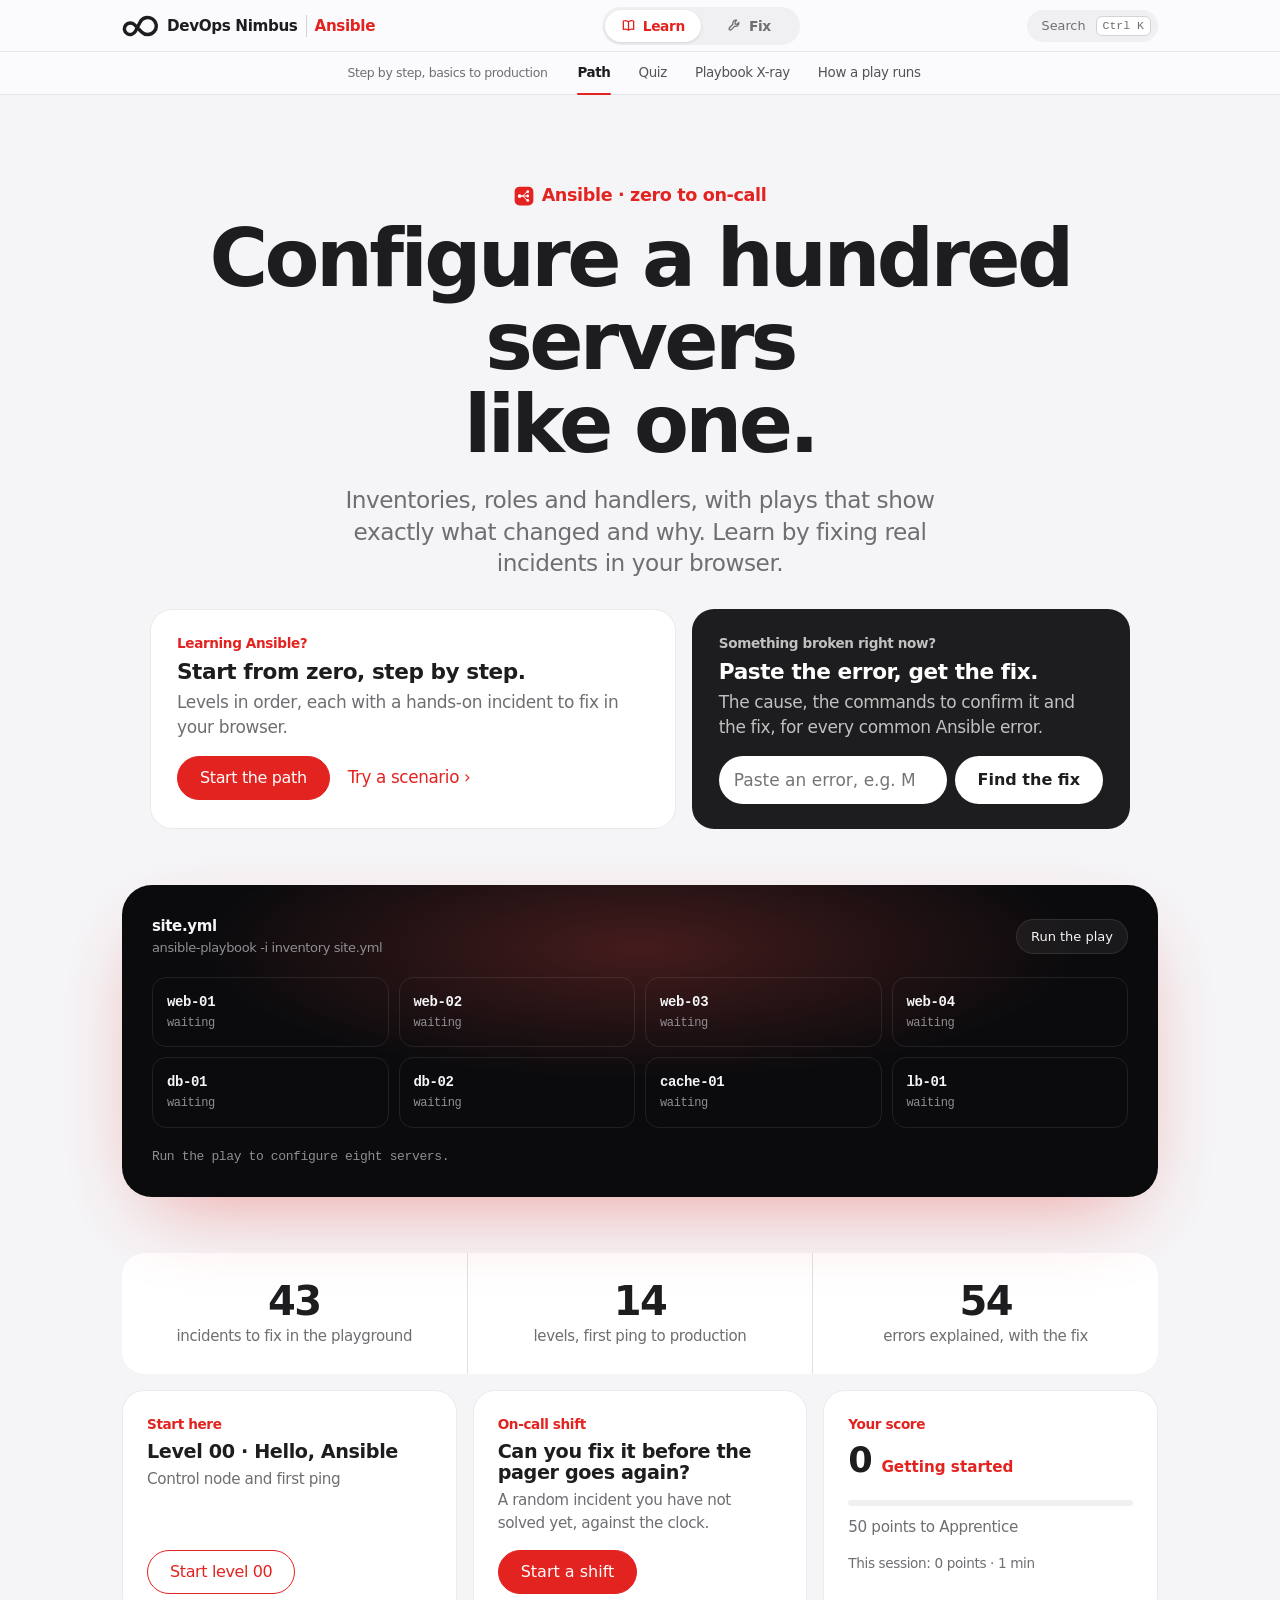
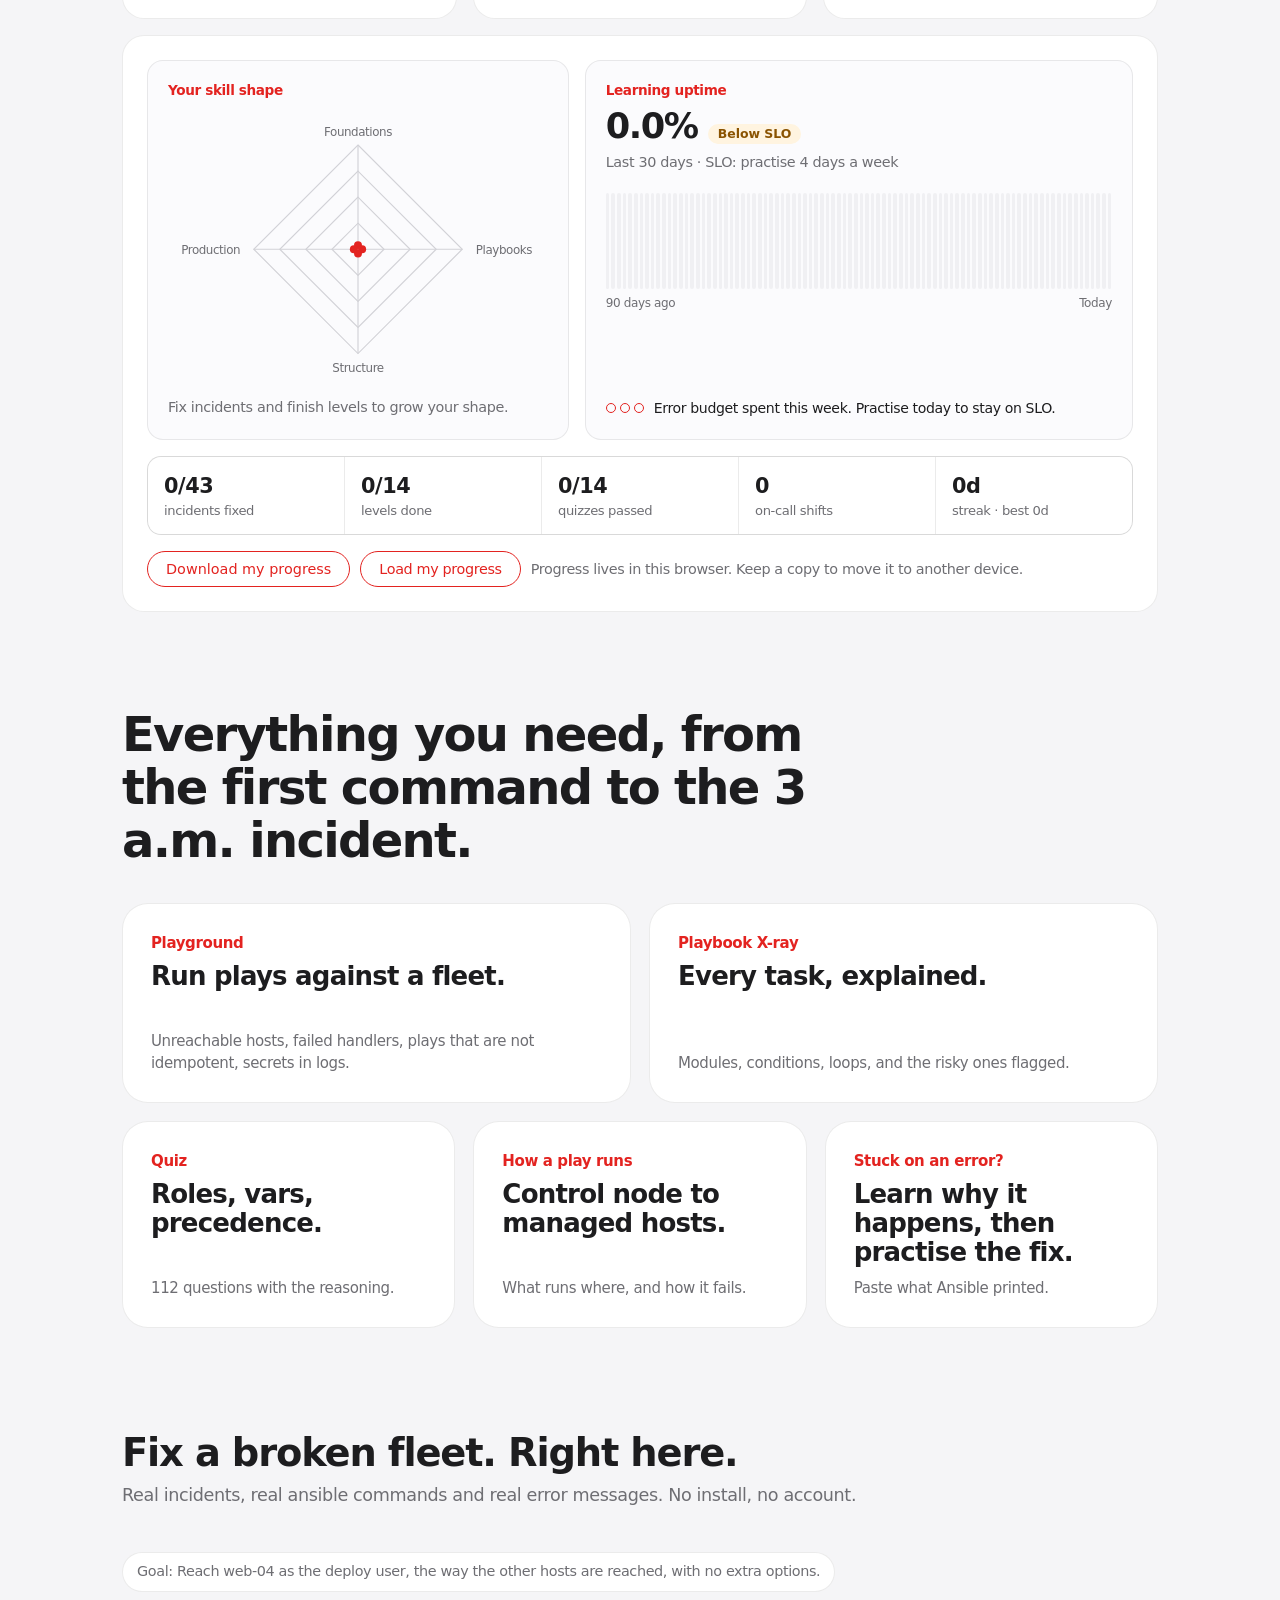
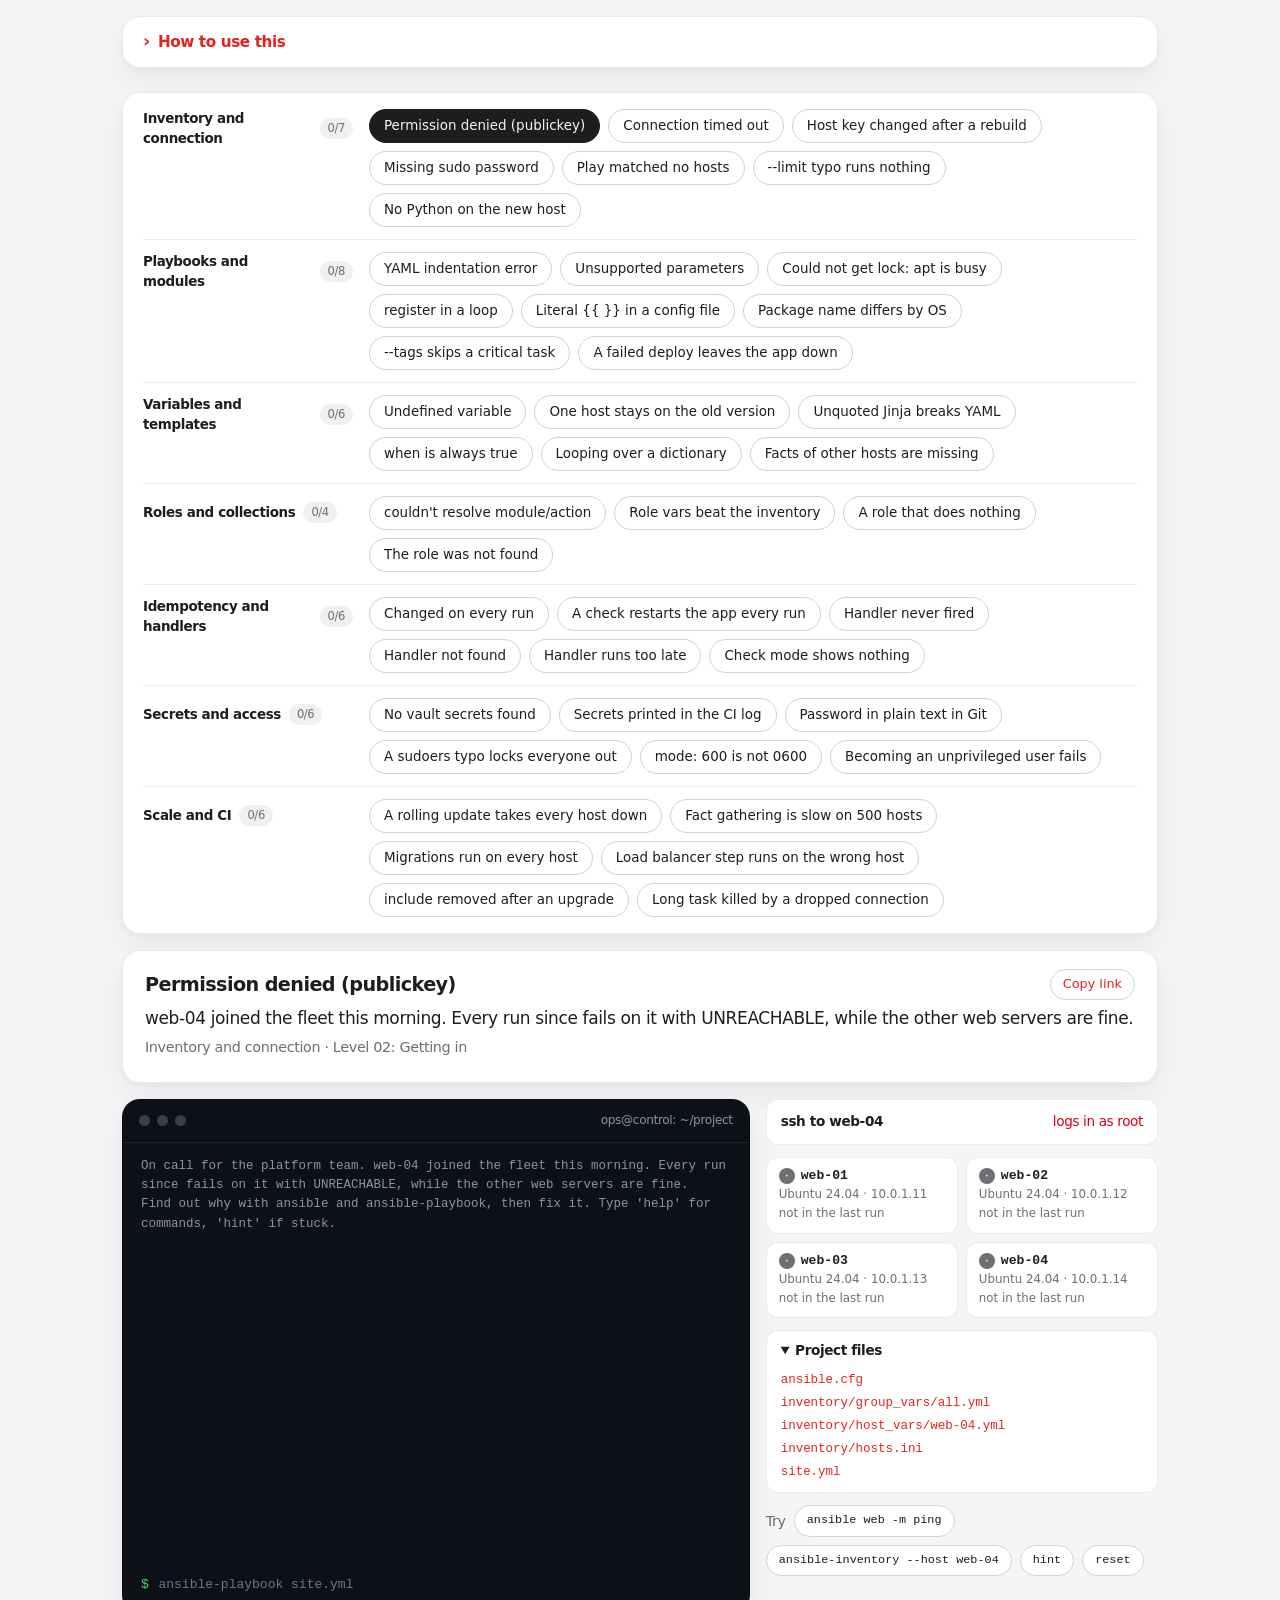
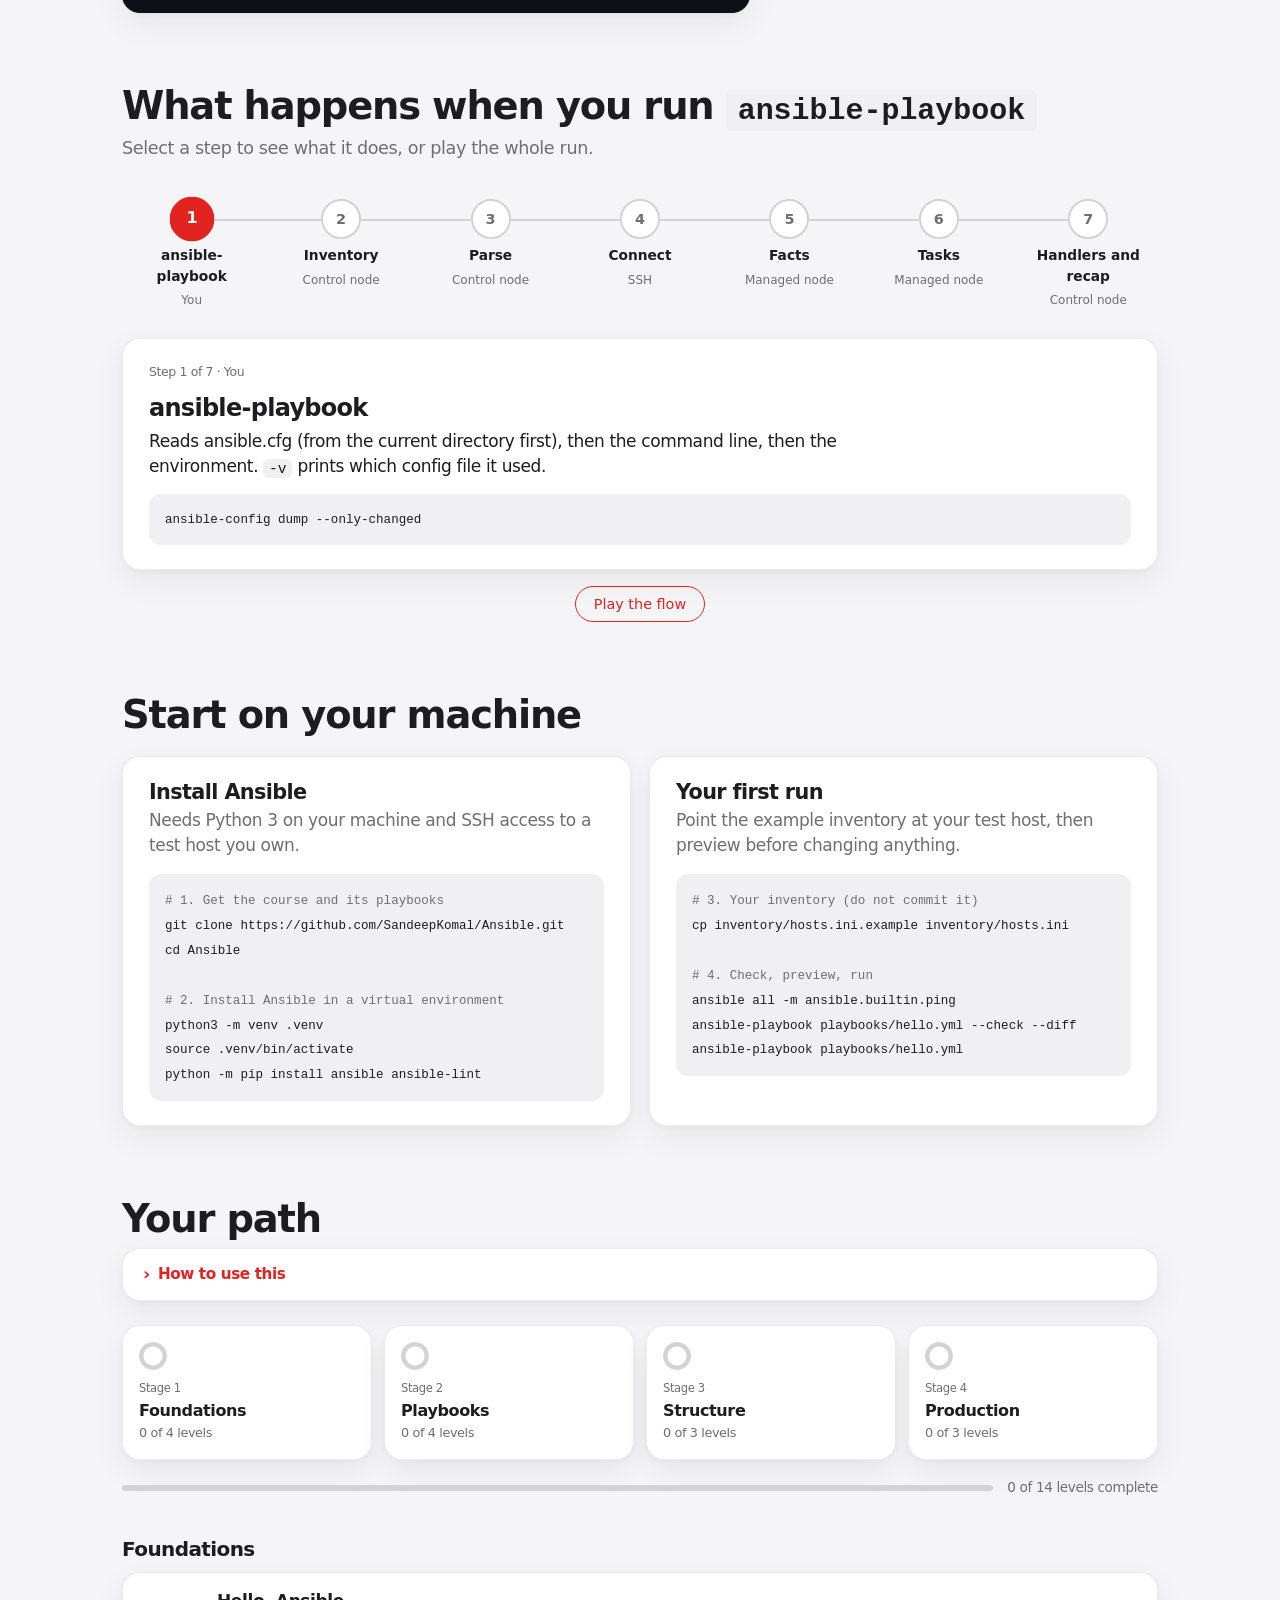
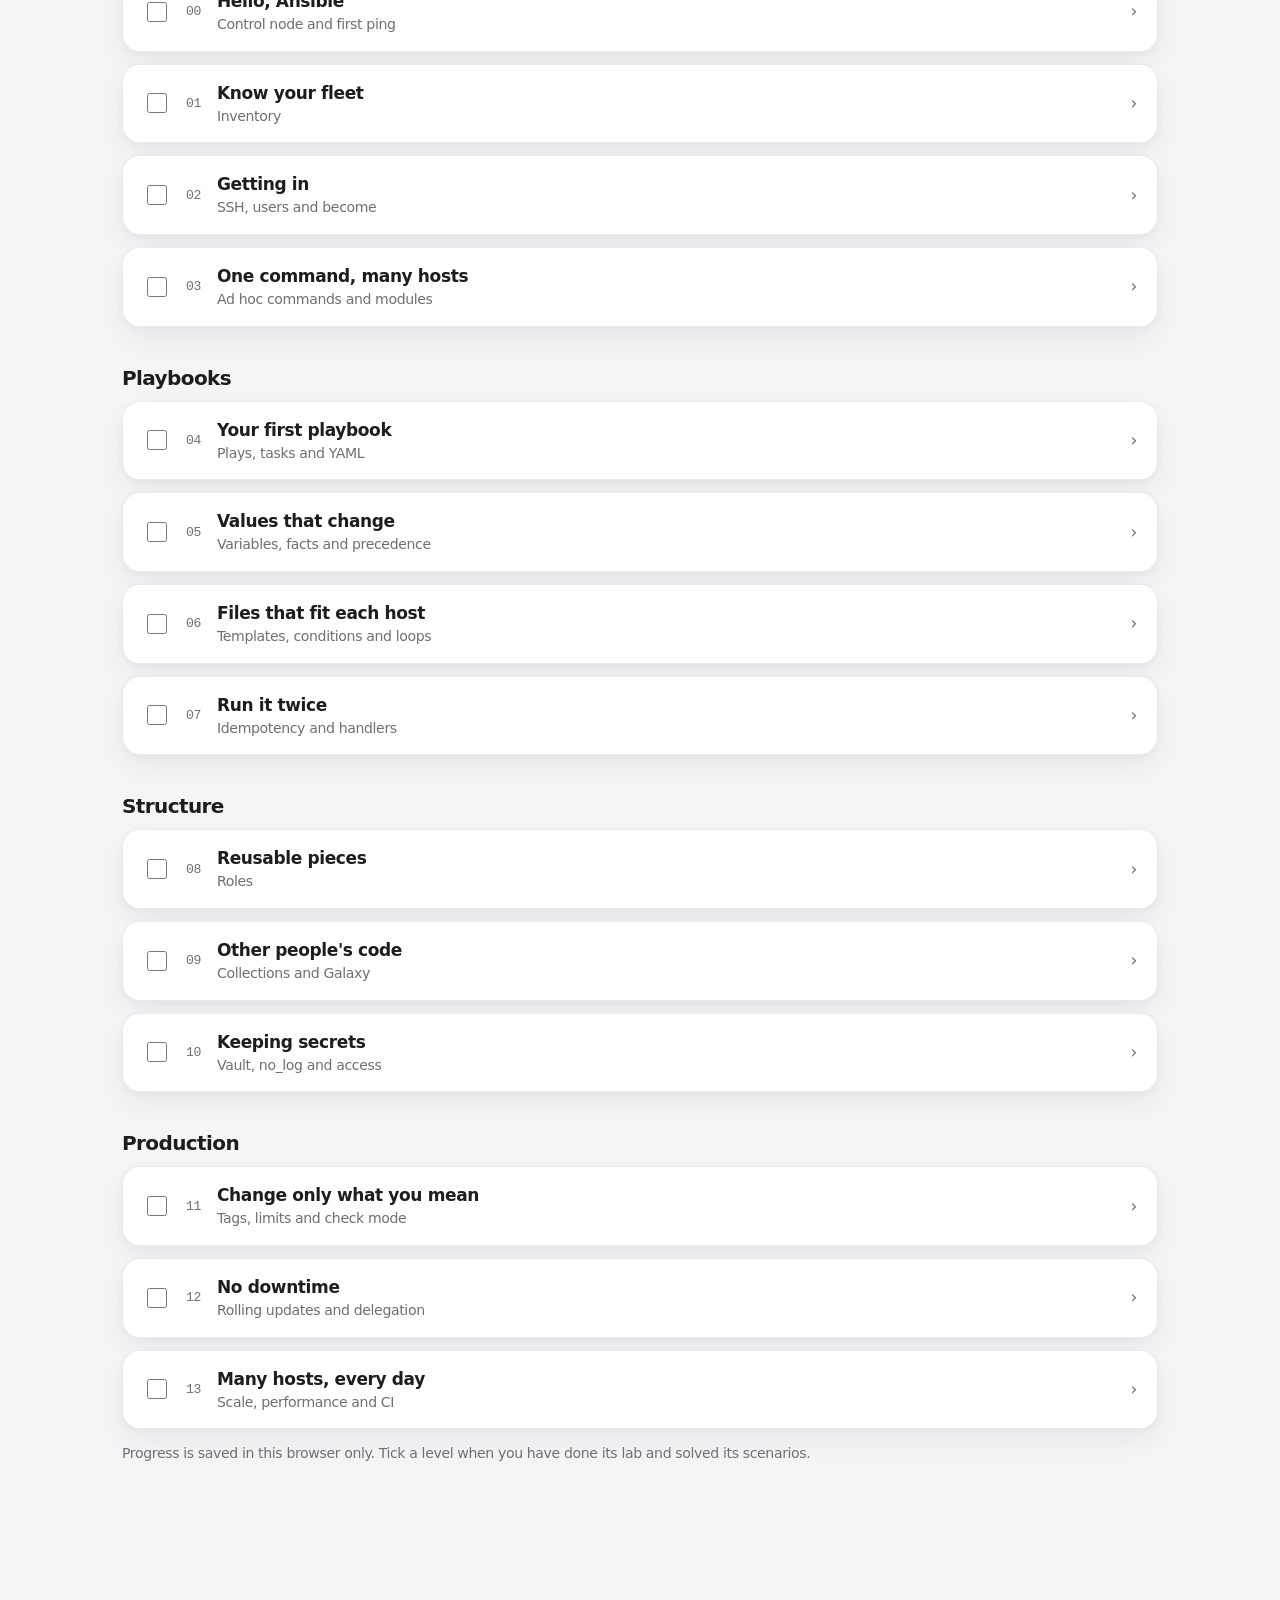
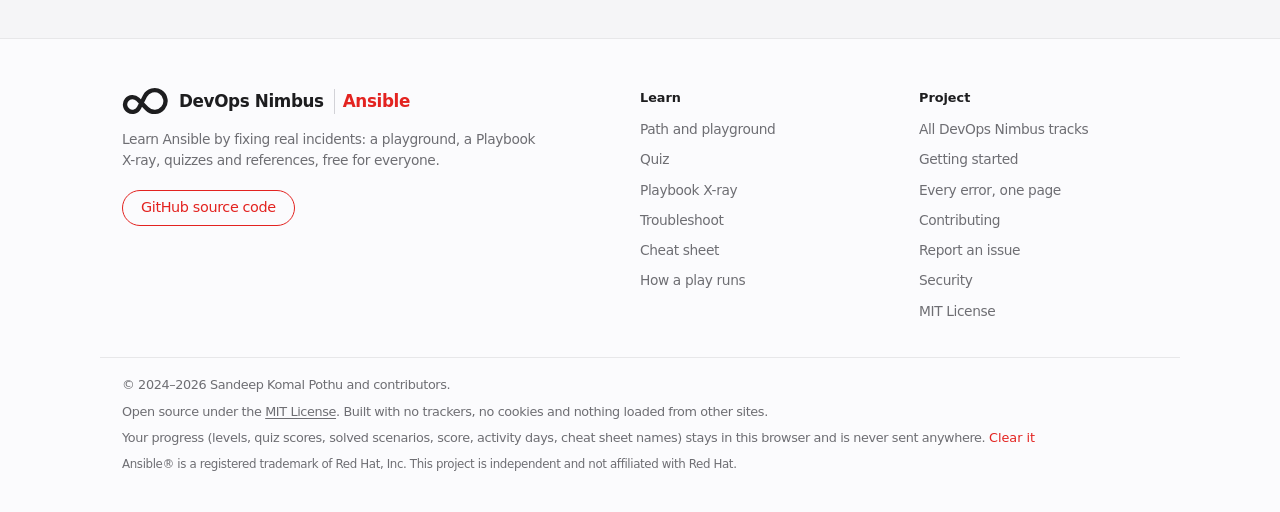
==== commit 82413ac9: "Replace the header menu with a Learn | Fix mode switch Two modes side by side in one crowded menu ma" ====
--- a/site/index.html
+++ b/site/index.html
@@ -23,21 +23,27 @@
         <img class="mark" src="nimbus.svg" alt="" width="37" height="22">
         DevOps Nimbus <span class="brand-track">Ansible</span>
       </a>
-      <nav aria-label="Sections">
+      <nav class="switch" aria-label="Mode">
+        <a class="sw learn" href="#path"><svg viewBox="0 0 16 16" width="15" height="15" aria-hidden="true"><path d="M2.5 3.2c1.8-.6 3.6-.4 5.5.8 1.9-1.2 3.7-1.4 5.5-.8v9c-1.8-.6-3.6-.4-5.5.8-1.9-1.2-3.7-1.4-5.5-.8zM8 4v9" fill="none" stroke="currentColor" stroke-width="1.4" stroke-linejoin="round"/></svg>Learn</a>
+        <a class="sw fix" href="#doctor"><svg viewBox="0 0 16 16" width="15" height="15" aria-hidden="true"><path d="M10.2 2.4a3.3 3.3 0 0 0-3.9 4.3L2.6 10.4a1.4 1.4 0 0 0 2 2l3.7-3.7a3.3 3.3 0 0 0 4.3-3.9l-2 2-1.7-.4-.4-1.7z" fill="none" stroke="currentColor" stroke-width="1.4" stroke-linejoin="round"/></svg>Fix</a>
+      </nav>
+      <button type="button" class="kbd-btn" id="palette-open" aria-label="Search the site (Ctrl+K)"><span>Search</span><kbd id="palette-key">Ctrl K</kbd></button>
+    </div>
+    <div class="wrap sub-row">
+      <nav class="subnav" aria-label="Sections">
         <div class="mode learn" role="group" aria-label="Learn">
-          <span class="mode-k">Learn</span>
+          <span class="mode-k">Step by step, basics to production</span>
           <a href="#path" data-tab="path">Path</a>
           <a href="#quiz" data-tab="quiz">Quiz</a>
           <a href="#xray" data-tab="xray">Playbook X-ray</a>
           <a href="#arch" data-tab="arch">How a play runs</a>
         </div>
         <div class="mode fix" role="group" aria-label="Fix">
-          <span class="mode-k">Fix</span>
+          <span class="mode-k">Something broken? Find the cause and the fix</span>
           <a href="#doctor" data-tab="doctor">Troubleshoot</a>
           <a href="#cheats" data-tab="cheats">Cheat sheet</a>
         </div>
       </nav>
-      <button type="button" class="kbd-btn" id="palette-open" aria-label="Search the site (Ctrl+K)"><span>Search</span><kbd id="palette-key">Ctrl K</kbd></button>
     </div>
   </header>
 
--- a/site/style.css
+++ b/site/style.css
@@ -7,11 +7,12 @@
   --muted: #6e6e73;
   --line: #d2d2d7;
   --hair: rgba(0, 0, 0, .08);
-  --accent: #c4263f;
-  --accent-hover: #a81f35;
-  --accent-soft: #fbe9ec;
+  --accent: #e32320;
+  --accent-hover: #b91a17;
+  --accent-2: #e32320;
+  --accent-soft: #ededef;
   --on-accent: #ffffff;
-  --a2: #ff6b7f;
+  --stage-accent: #e84b49; /* the dark stage keeps the dark-mode accent */
   --ok: #1d8a3a;
   --ok-soft: #e9f6ec;
   --bad: #d70015;
@@ -45,9 +46,10 @@
     --muted: #a1a1a6;
     --line: #424245;
     --hair: rgba(255, 255, 255, .1);
-    --accent: #ff6b7f;
-    --accent-hover: #ff8494;
-    --accent-soft: rgba(255, 107, 127, .14);
+    --accent: #e84b49;
+    --accent-hover: #ed6f6d;
+    --accent-2: #e84b49;
+    --accent-soft: #412426;
     --on-accent: #000000;
     --ok: #30d158;
     --ok-soft: #0f2e18;
@@ -92,25 +94,15 @@
 .brand { display: flex; align-items: center; gap: 8px; font-weight: 600; font-size: .95rem; color: var(--text); white-space: nowrap; }
 .brand:hover { text-decoration: none; }
 .brand img { display: block; width: 22px; height: 22px; }
-.top nav { display: flex; align-items: center; gap: 10px; overflow-x: auto; flex: 1; justify-content: center; scrollbar-width: none; }
-.top nav a { color: var(--text); opacity: .8; padding: 6px 10px; border-radius: 99px; white-space: nowrap; font-size: .82rem; transition: opacity .2s, background .2s; }
-.top nav a:hover { opacity: 1; text-decoration: none; }
-.top nav a[aria-current="page"] { opacity: 1; background: var(--code-bg); font-weight: 500; }
 /* Two modes: Learn (the course) and Fix (the reference for something broken now). */
-.mode { display: flex; align-items: center; gap: 2px; padding: 3px; border-radius: 99px; }
-.mode-k { font-size: .7rem; font-weight: 600; padding: 0 6px 0 10px; color: var(--accent); }
-.mode.fix { background: var(--warn-soft); }
-.mode.fix .mode-k { color: var(--warn-text); }
-.mode.fix a[aria-current="page"] { background: var(--surface); }
 
 main { padding-bottom: 64px; min-height: 70vh; }
 .tab > h2 { font-size: clamp(2rem, 4.5vw, 3rem); font-weight: 700; margin: 48px 0 14px; }
 .tab > .mode-banner + h2 { margin-top: 28px; }
-.mode-banner { margin: 32px 0 0; padding: 12px 16px; border-radius: 12px; background: var(--warn-soft); font-size: .95rem; }
-.mode-banner strong { color: var(--warn-text); }
-
-/* Hero: centred, with a soft tint of the accent at the top. */
-.hero { text-align: center; padding: 88px 0 24px; background: linear-gradient(180deg, color-mix(in srgb, var(--accent) 7%, var(--bg)), var(--bg) 520px); }
+.mode-banner { margin: 32px 0 0; padding: 12px 16px; border-radius: 12px; background: var(--surface); border: 1px solid var(--hair); box-shadow: inset 3px 0 0 var(--oncall); font-size: .95rem; }
+
+/* Hero: centred. */
+.hero { text-align: center; padding: 88px 0 24px; }
 .eyebrow { color: var(--accent); font-weight: 600; font-size: 1.1rem; margin: 0 0 8px; }
 .hero h1 { font-size: clamp(2.6rem, 7vw, 5rem); font-weight: 700; letter-spacing: -.045em; margin: 0 0 18px; line-height: 1.04; }
 .hero .sub { color: var(--muted); font-size: clamp(1.1rem, 2.2vw, 1.45rem); line-height: 1.36; max-width: 660px; margin: 0 auto 30px; letter-spacing: -.02em; }
@@ -121,8 +113,8 @@
 .door h2 { margin: 0; font-size: 1.35rem; letter-spacing: -.02em; }
 .door p { margin: 0; color: var(--muted); }
 .door .door-k { font-size: .85rem; font-weight: 600; color: var(--accent); }
-.door.fix { background: var(--warn-soft); border-color: transparent; }
-.door.fix .door-k { color: var(--warn-text); }
+.door.fix { background: var(--oncall); border-color: transparent; color: var(--on-oncall); }
+.door.fix p, .door.fix .door-k { color: color-mix(in srgb, var(--on-oncall) 72%, transparent); }
 .door .ctas { justify-content: flex-start; margin-top: 10px; }
 .door-search { display: flex; gap: 8px; margin-top: 10px; }
 .door-search input[type="search"] { flex: 1; min-width: 0; border-radius: 99px; }
@@ -143,11 +135,11 @@
   position: relative; text-align: left; margin: 56px 0 0; background: var(--stage); color: var(--stage-text); border-radius: 30px; padding: 30px;
   overflow: clip; isolation: isolate; box-shadow: 0 30px 80px -30px color-mix(in srgb, var(--accent) 45%, transparent);
 }
-.stage::before { content: ""; position: absolute; inset: -40% -10% auto; height: 120%; background: radial-gradient(closest-side, color-mix(in srgb, var(--a2) 26%, transparent), transparent 70%); z-index: -1; pointer-events: none; }
+.stage::before { content: ""; position: absolute; inset: -40% -10% auto; height: 120%; background: radial-gradient(closest-side, color-mix(in srgb, var(--stage-accent) 26%, transparent), transparent 70%); z-index: -1; pointer-events: none; }
 .stage-bar { display: flex; justify-content: space-between; align-items: center; gap: 12px; margin-bottom: 20px; font-size: 13px; color: var(--stage-muted); flex-wrap: wrap; }
 .stage-bar strong { color: var(--stage-text); font-weight: 600; font-size: 15px; display: block; }
 .toggle { border: 1px solid var(--stage-line); background: rgba(255, 255, 255, .06); color: var(--stage-text); border-radius: 99px; padding: 7px 14px; font: inherit; font-size: 13px; cursor: pointer; transition: background .2s, border-color .2s; }
-.toggle:hover { border-color: var(--a2); background: color-mix(in srgb, var(--a2) 18%, transparent); }
+.toggle:hover { border-color: var(--stage-accent); background: color-mix(in srgb, var(--stage-accent) 18%, transparent); }
 .toggle:disabled { opacity: .6; cursor: default; }
 .hosts { display: grid; grid-template-columns: repeat(4, minmax(0, 1fr)); gap: 10px; }
 .host { border: 1px solid var(--stage-line); border-radius: 14px; padding: 14px; transition: border-color .3s, background .3s; font: 13px/1.5 "SF Mono", ui-monospace, Menlo, monospace; }
@@ -157,7 +149,7 @@
 .host.ok b { color: var(--s-ok); }
 .host.changed { border-color: color-mix(in srgb, var(--s-warn) 70%, transparent); background: color-mix(in srgb, var(--s-warn) 8%, transparent); }
 .host.changed b { color: var(--s-warn); }
-.host.run { border-color: var(--a2); }
+.host.run { border-color: var(--stage-accent); }
 .recap { margin-top: 18px; font: 13px/1.65 "SF Mono", ui-monospace, Menlo, monospace; color: var(--stage-text); min-height: 1.65em; }
 .recap .s-ok { color: var(--s-ok); } .recap .s-warn { color: var(--s-warn); } .recap .dim { color: var(--stage-muted); }
 
@@ -539,12 +531,6 @@
 .arch-detail pre { margin: 6px 0 0; font-size: .8rem; white-space: pre-wrap; overflow-wrap: anywhere; }
 .arch-where { color: var(--accent); font-size: .78rem; font-weight: 600; margin: 0 0 2px; }
 
-/* Brand and search on the first row, the Learn and Fix menus centred on the second. */
-@media (max-width: 1024px) {
-  .top-inner { gap: 6px 10px; flex-wrap: wrap; height: auto; padding-top: 8px; padding-bottom: 6px; }
-  .brand { flex: 1; }
-  .top nav { order: 3; flex-basis: 100%; flex-wrap: wrap; justify-content: center; gap: 6px; overflow: visible; }
-}
 @media (max-width: 1000px) {
   .flow { grid-template-columns: repeat(4, minmax(0, 1fr)); row-gap: 4px; }
   .flow::before { display: none; }
@@ -561,9 +547,6 @@
 @media (max-width: 720px) {
   body { font-size: 16px; }
   .wrap { padding: 0 16px; }
-  .top nav a { padding: 6px 8px; }
-  .mode { flex-wrap: wrap; justify-content: center; }
-  .mode-k { padding: 0 4px 0 8px; }
   .doors { grid-template-columns: 1fr; }
   .door-search { flex-direction: column; }
   .kbd-btn span { display: none; }
@@ -638,12 +621,12 @@
 .eng-uptime { display: flex; gap: 2px; height: 96px; margin-top: 14px; }
 .eng-30 { display: none; }
 .eng-up { flex: 1; border-radius: 2px; background: var(--code-bg); }
-.eng-up.on { background: var(--ok); }
+.eng-up.on { background: var(--accent-2); }
 .eng-up-axis { display: flex; justify-content: space-between; font-size: .75rem; color: var(--muted); }
 .eng-budget { display: flex; align-items: center; gap: 10px; margin-top: auto; padding-top: 10px; font-size: .88rem; }
 .eng-pips { display: flex; gap: 4px; }
-.eng-pips span { width: 10px; height: 10px; border-radius: 50%; border: 1.5px solid var(--ok); }
-.eng-pips span.on { background: var(--ok); }
+.eng-pips span { width: 10px; height: 10px; border-radius: 50%; border: 1.5px solid var(--accent-2); }
+.eng-pips span.on { background: var(--accent-2); }
 .eng-stats { display: grid; grid-template-columns: repeat(5, 1fr); gap: 1px; background: var(--hair); border-radius: 14px; overflow: hidden; border: 1px solid var(--hair); }
 .eng-stats div { background: var(--surface); padding: 14px 16px; display: flex; flex-direction: column; }
 .eng-stats b { font-size: 1.3rem; letter-spacing: -.02em; font-variant-numeric: tabular-nums; }
@@ -671,3 +654,44 @@
 .eng-file { position: relative; }
 .eng-file input { position: absolute; inset: 0; opacity: 0; cursor: pointer; }
 .eng-file:focus-within { outline: 2px solid var(--accent); outline-offset: 2px; }
+
+/* Header: a Learn | Fix switch, then the current mode's pages. Learn is light; Fix is "on-call dark". */
+:root { --oncall: #1d1d1f; --on-oncall: #ffffff; }
+@media (prefers-color-scheme: dark) { :root { --oncall: #f5f5f7; --on-oncall: #000000; } }
+.top-inner { justify-content: space-between; }
+.switch { position: relative; display: grid; grid-template-columns: 1fr 1fr; padding: 3px; border-radius: 99px; background: var(--code-bg); flex: none; }
+.switch::before { content: ""; position: absolute; inset: 3px auto 3px 3px; width: calc(50% - 3px); border-radius: 99px; background: var(--surface); box-shadow: 0 1px 3px rgba(0, 0, 0, .12); transition: transform .28s var(--ease, ease), background-color .28s; }
+[data-mode="fix"] .switch::before { transform: translateX(100%); background: var(--oncall); }
+.sw { position: relative; display: inline-flex; align-items: center; justify-content: center; gap: 7px; min-width: 96px; padding: 6px 16px; border-radius: 99px; font-size: .86rem; font-weight: 600; color: var(--muted); text-decoration: none; transition: color .28s; }
+.sw:hover { text-decoration: none; color: var(--text); }
+.sw.learn[aria-current] { color: var(--accent); }
+.sw.fix[aria-current] { color: var(--on-oncall); }
+.sub-row { box-shadow: 0 -1px 0 var(--hair); max-width: none; }
+.sub-row > .subnav { max-width: 1080px; margin: 0 auto; }
+.subnav { display: flex; justify-content: center; }
+.subnav .mode { display: flex; align-items: center; gap: 4px; }
+.subnav .mode.fix, [data-mode="fix"] .subnav .mode.learn { display: none; }
+[data-mode="fix"] .subnav .mode.fix { display: flex; }
+.subnav .mode-k { font-size: .78rem; color: var(--muted); margin-right: 14px; white-space: nowrap; }
+.subnav a { position: relative; padding: 11px 12px; font-size: .84rem; color: var(--text); opacity: .75; text-decoration: none; white-space: nowrap; }
+.subnav a:hover { opacity: 1; text-decoration: none; }
+.subnav a[aria-current="page"] { opacity: 1; font-weight: 600; }
+.subnav a[aria-current="page"]::after { content: ""; position: absolute; left: 12px; right: 12px; bottom: -1px; height: 2px; border-radius: 2px; background: var(--accent); }
+[data-mode="fix"] .subnav a[aria-current="page"]::after { background: var(--oncall); }
+@media (max-width: 720px) {
+  .top-inner { flex-wrap: wrap; height: auto; gap: 8px 10px; padding-top: 8px; padding-bottom: 8px; }
+  .brand { flex: 1; }
+  .switch { order: 3; flex-basis: 100%; }
+  .subnav .mode-k { display: none; }
+  .subnav { justify-content: flex-start; overflow-x: auto; scrollbar-width: none; }
+  .sw { min-width: 0; padding: 6px 12px; }
+  .subnav a { padding: 11px 8px; font-size: .8rem; }
+  .subnav a[aria-current="page"]::after { left: 8px; right: 8px; }
+}
+@media (prefers-reduced-motion: reduce) { .switch::before, .sw { transition: none; } }
+.door.fix .pill { background: var(--on-oncall); color: var(--oncall); border-color: transparent; font-weight: 600; }
+.door.fix .pill:hover { background: color-mix(in srgb, var(--on-oncall) 88%, var(--oncall)); }
+.door.fix input[type="search"] { border-color: transparent; }
+/* problems.html has no search button: keep the switch centred. */
+.top-inner:not(:has(.kbd-btn)) .brand, .top-inner:not(:has(.kbd-btn))::after { flex: 1 1 0; }
+.top-inner:not(:has(.kbd-btn))::after { content: ""; }
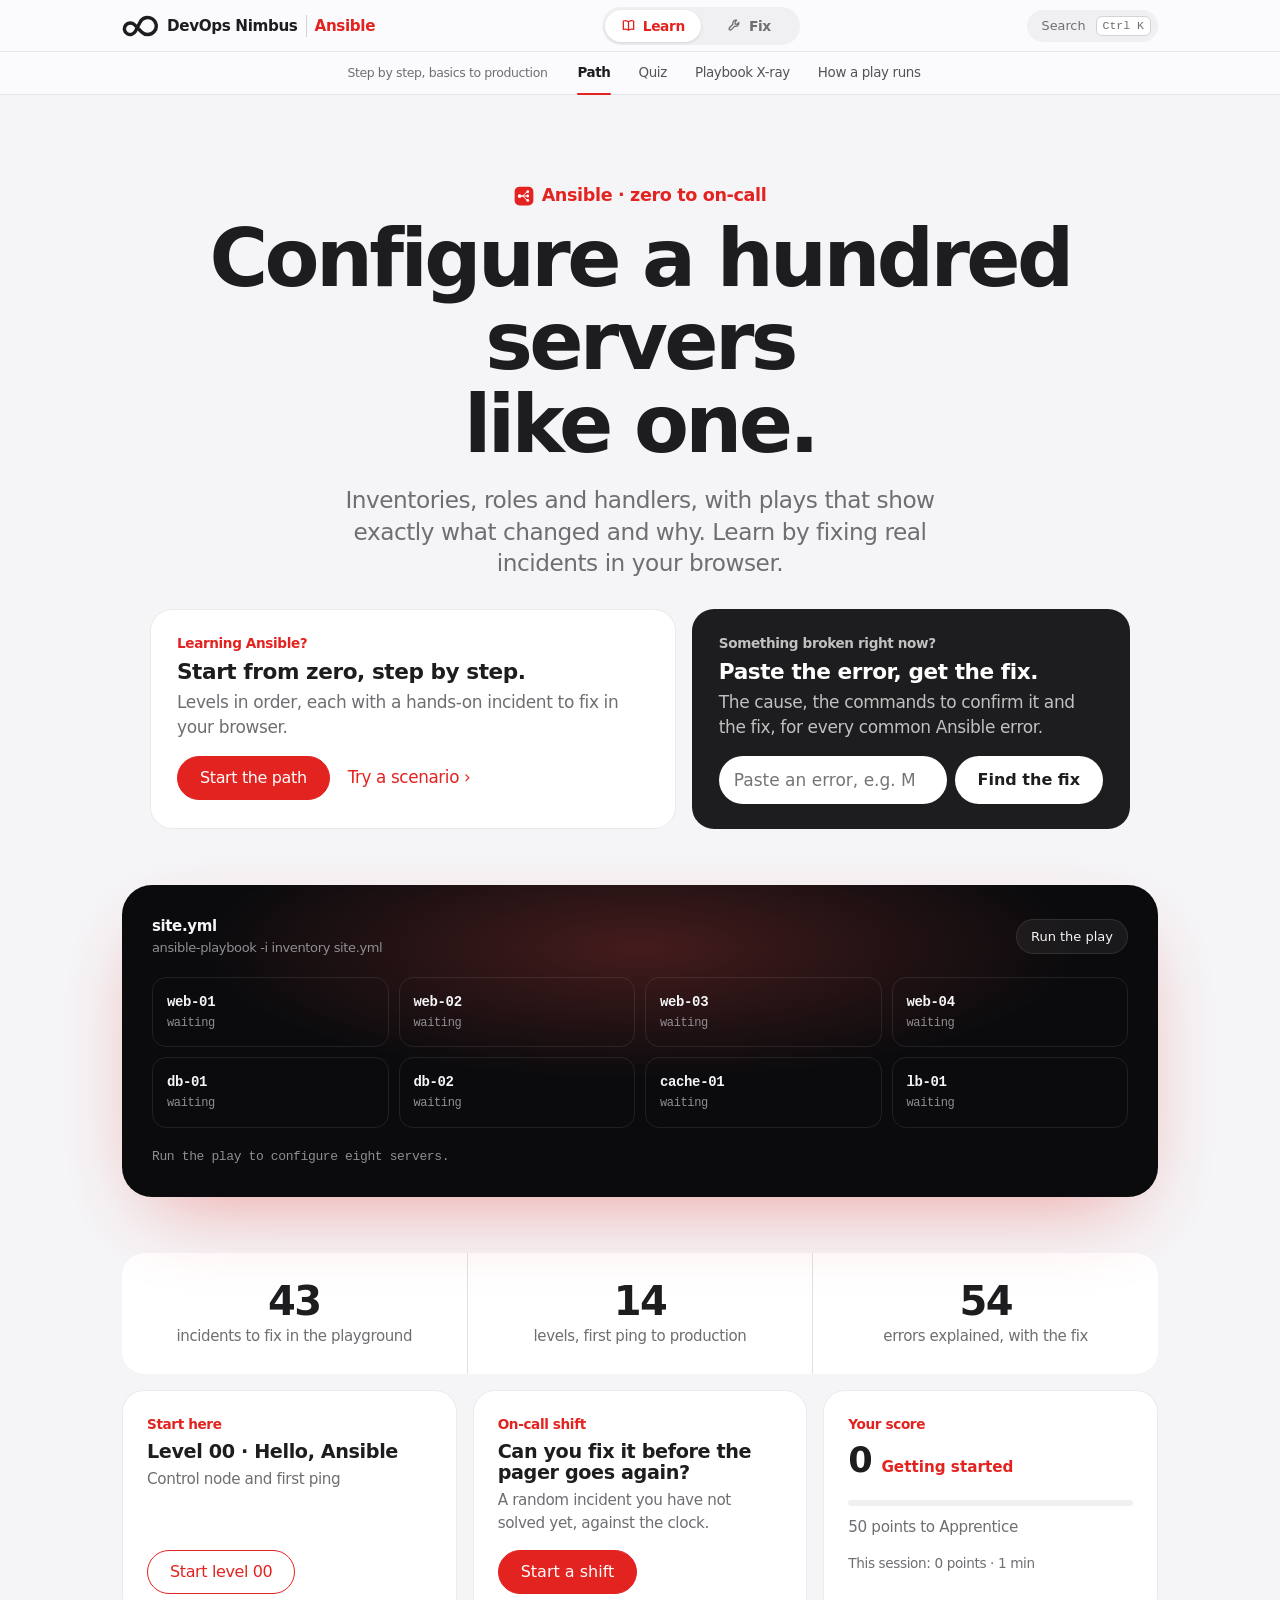
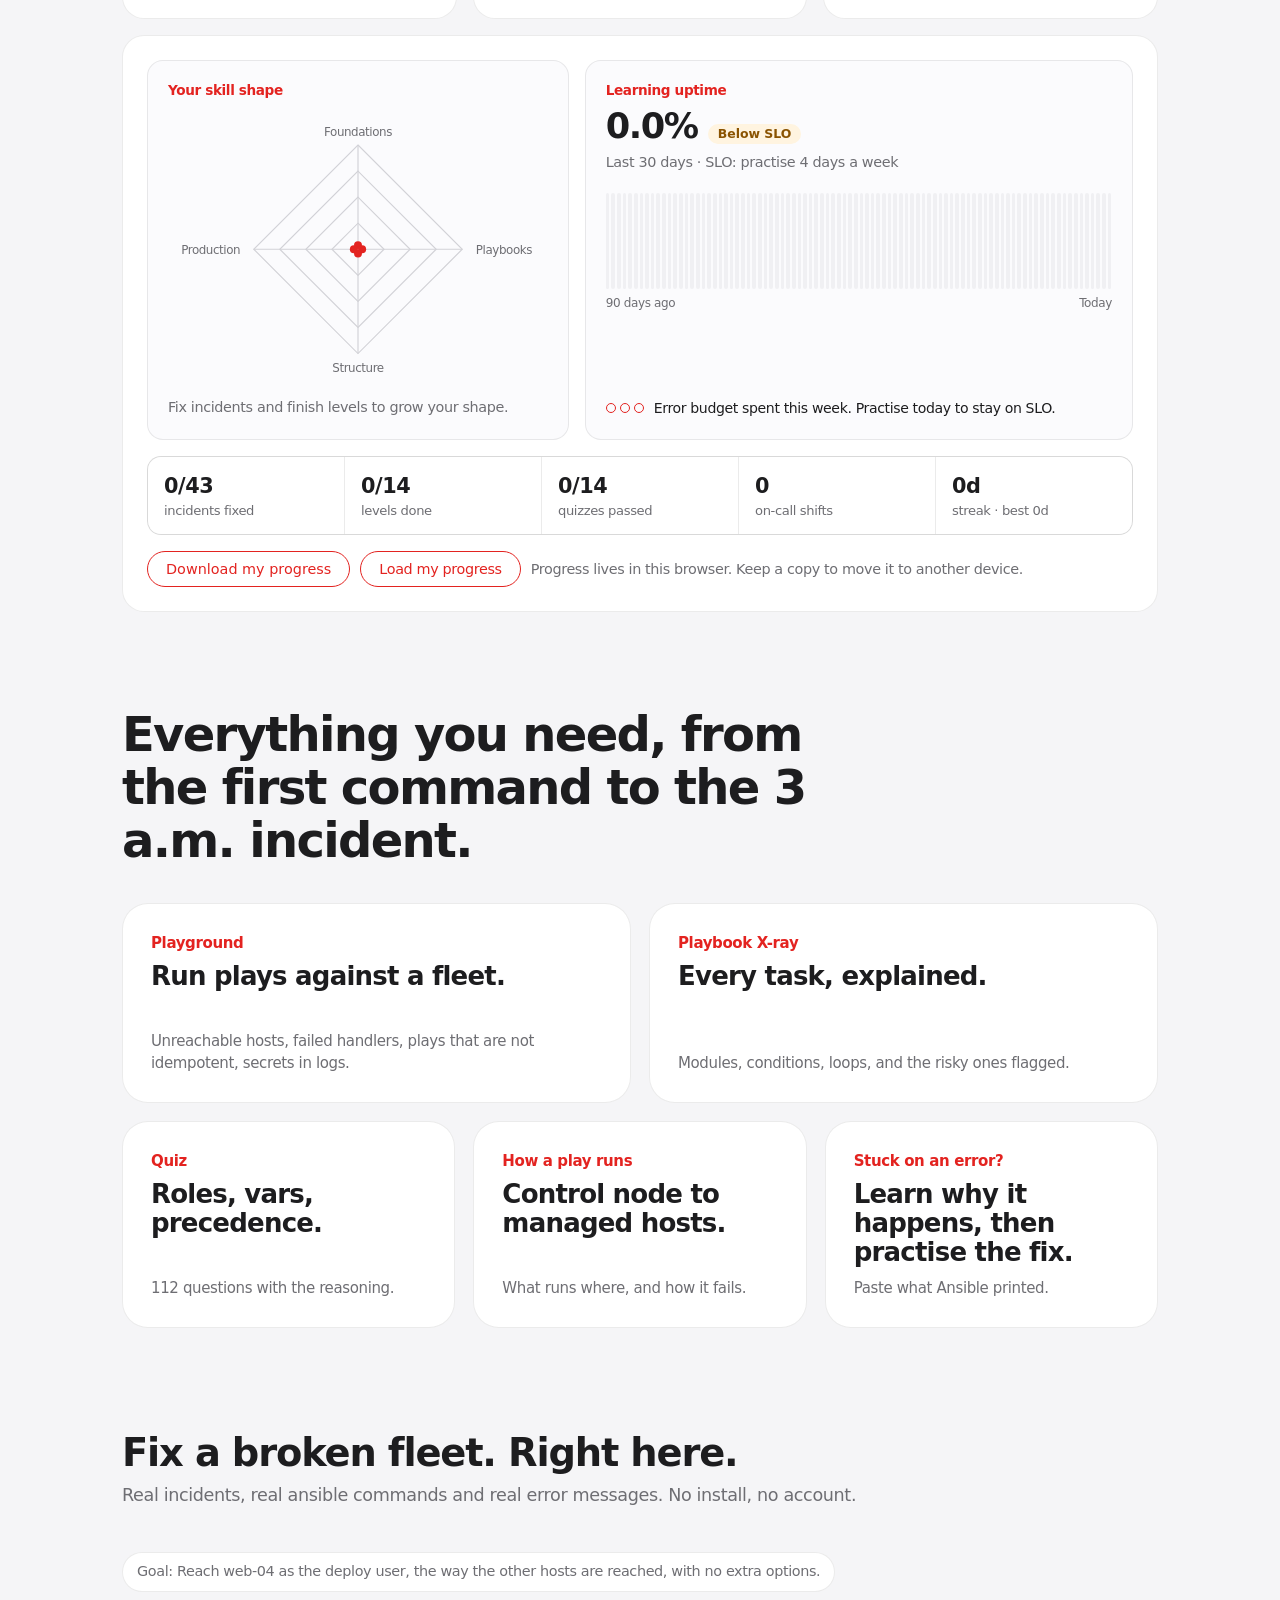
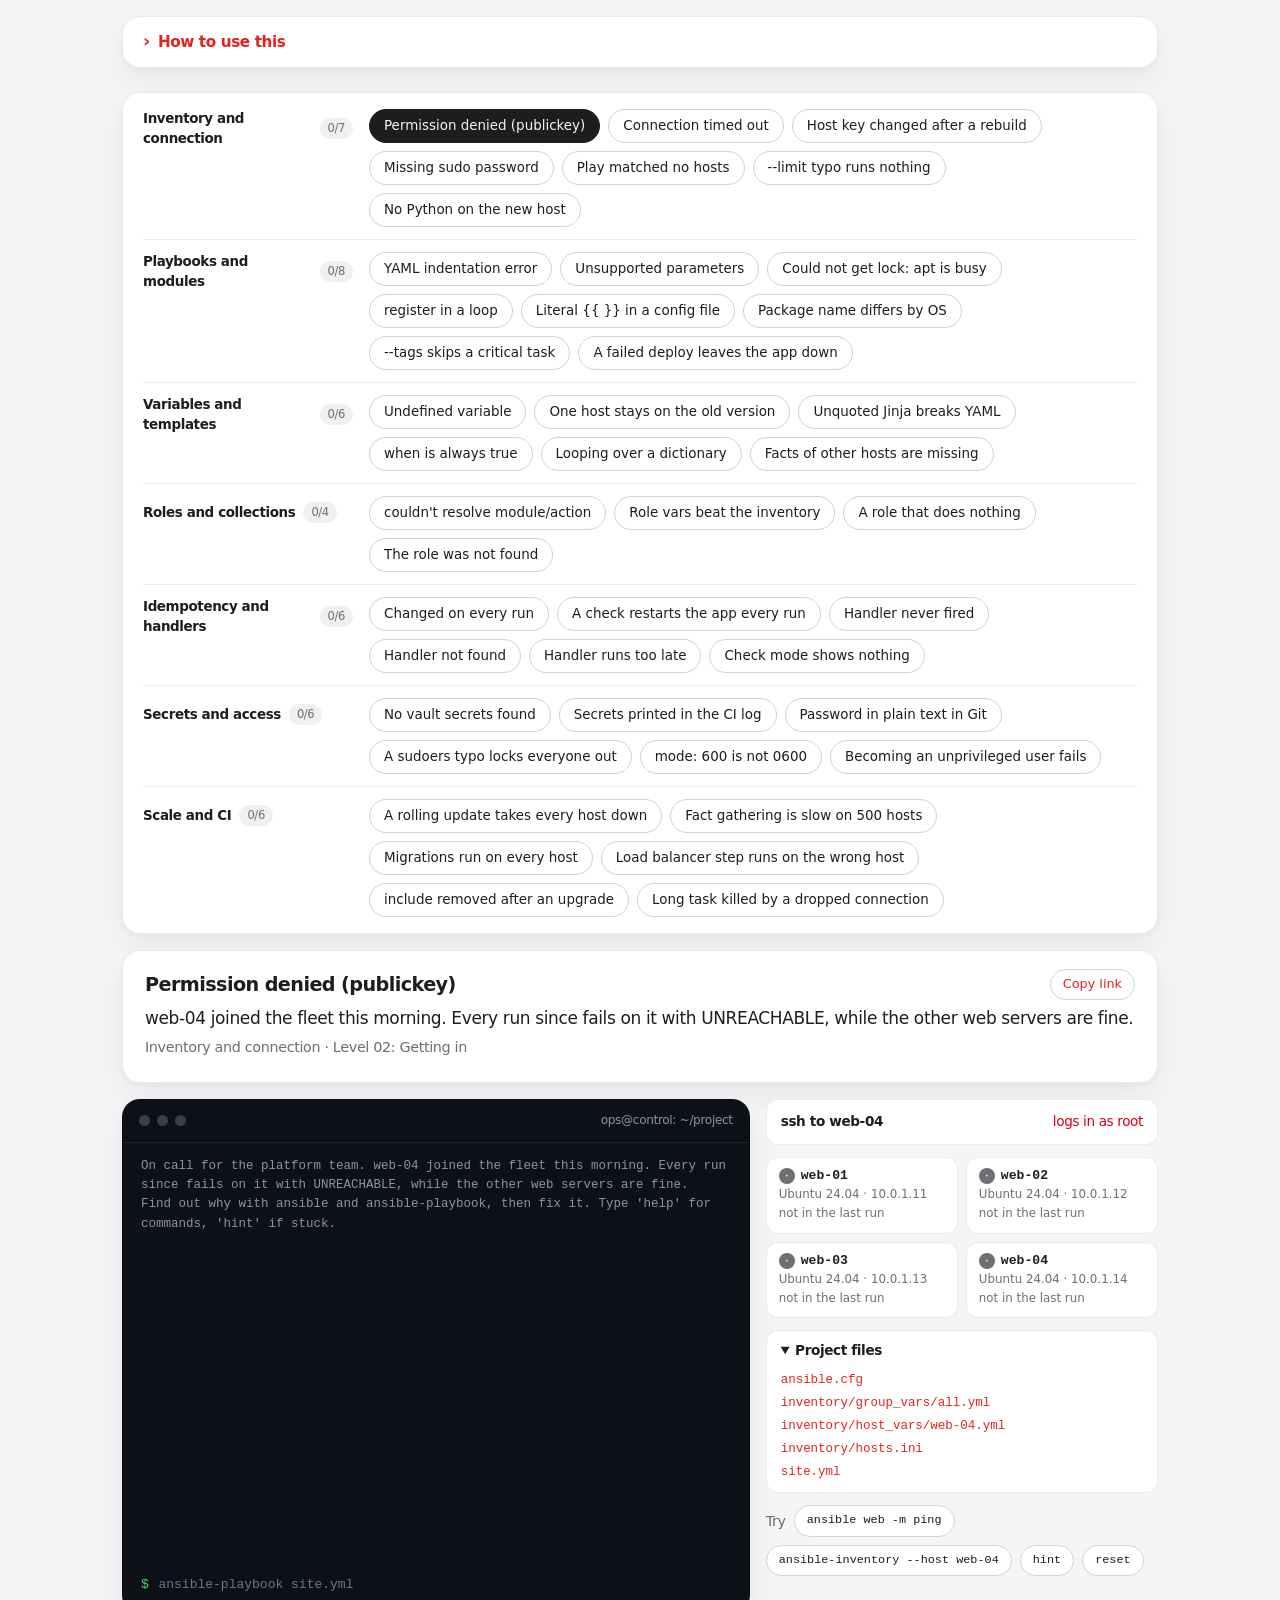
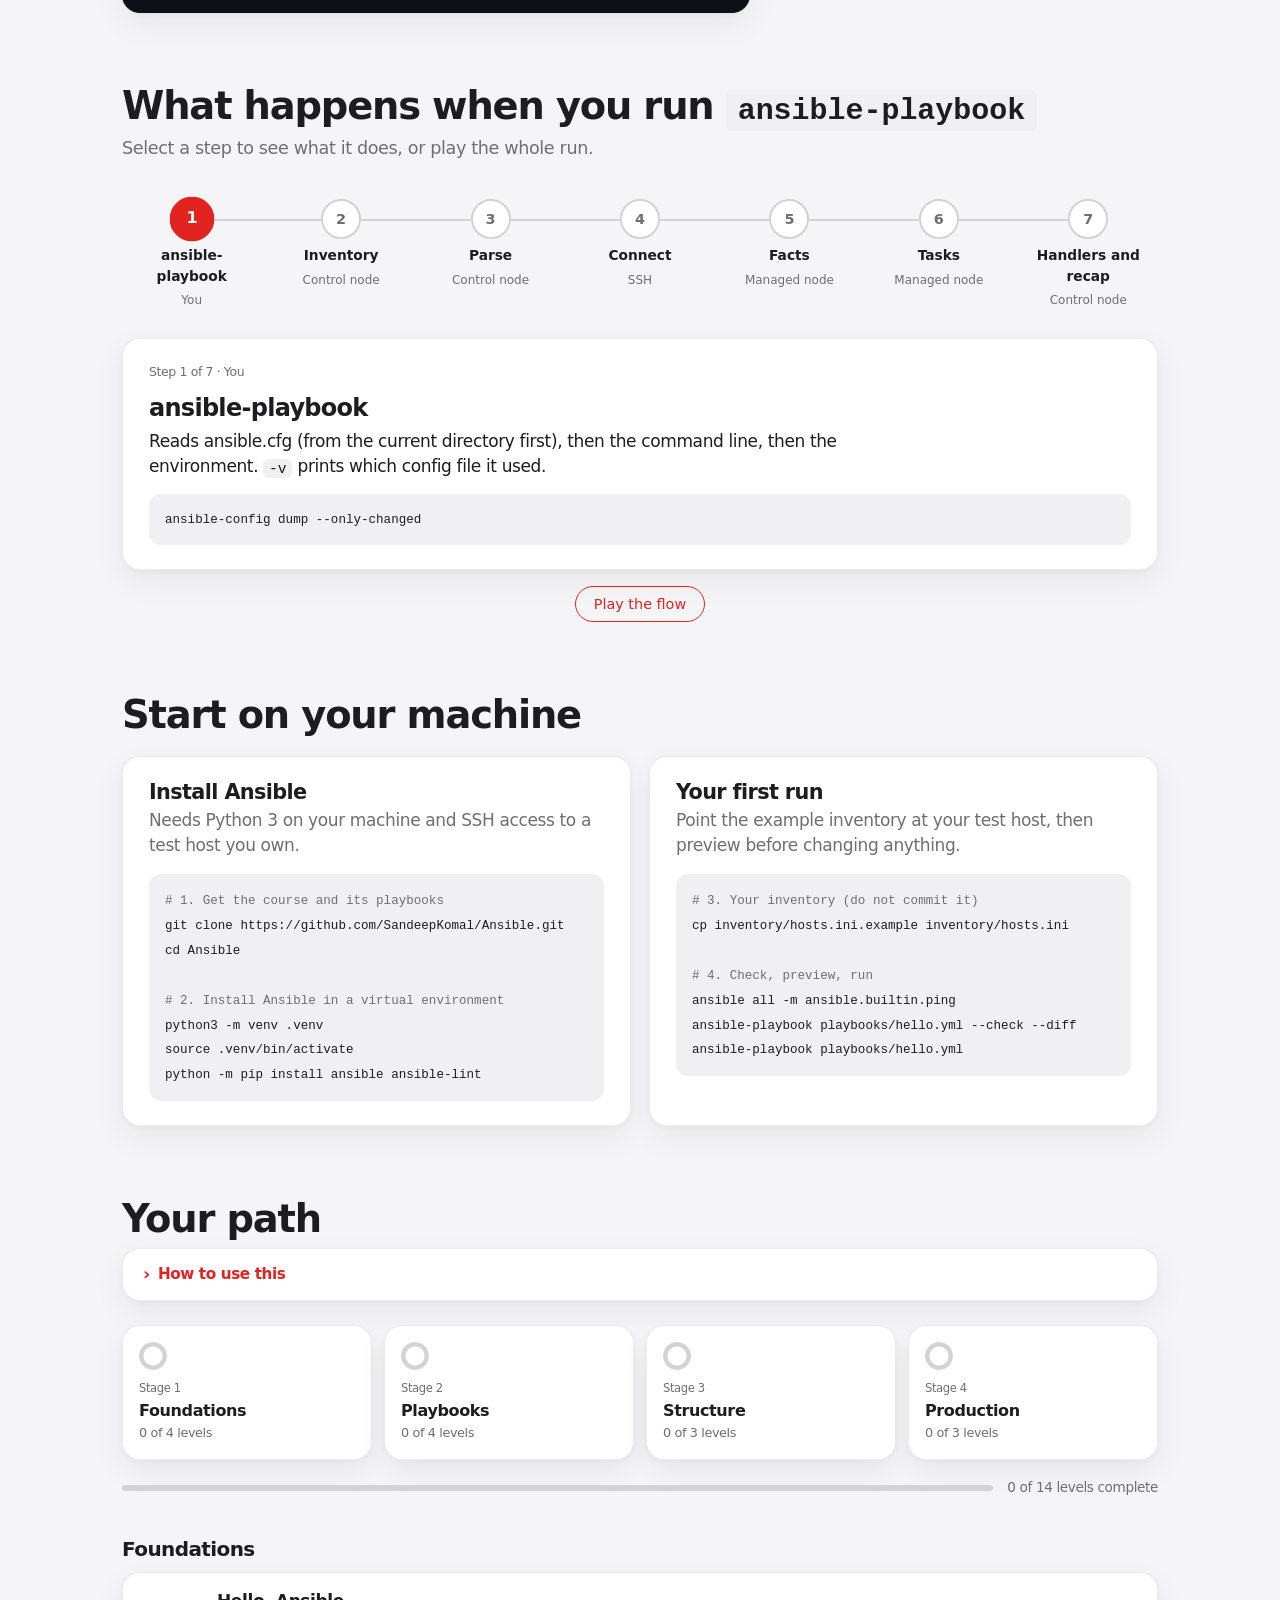
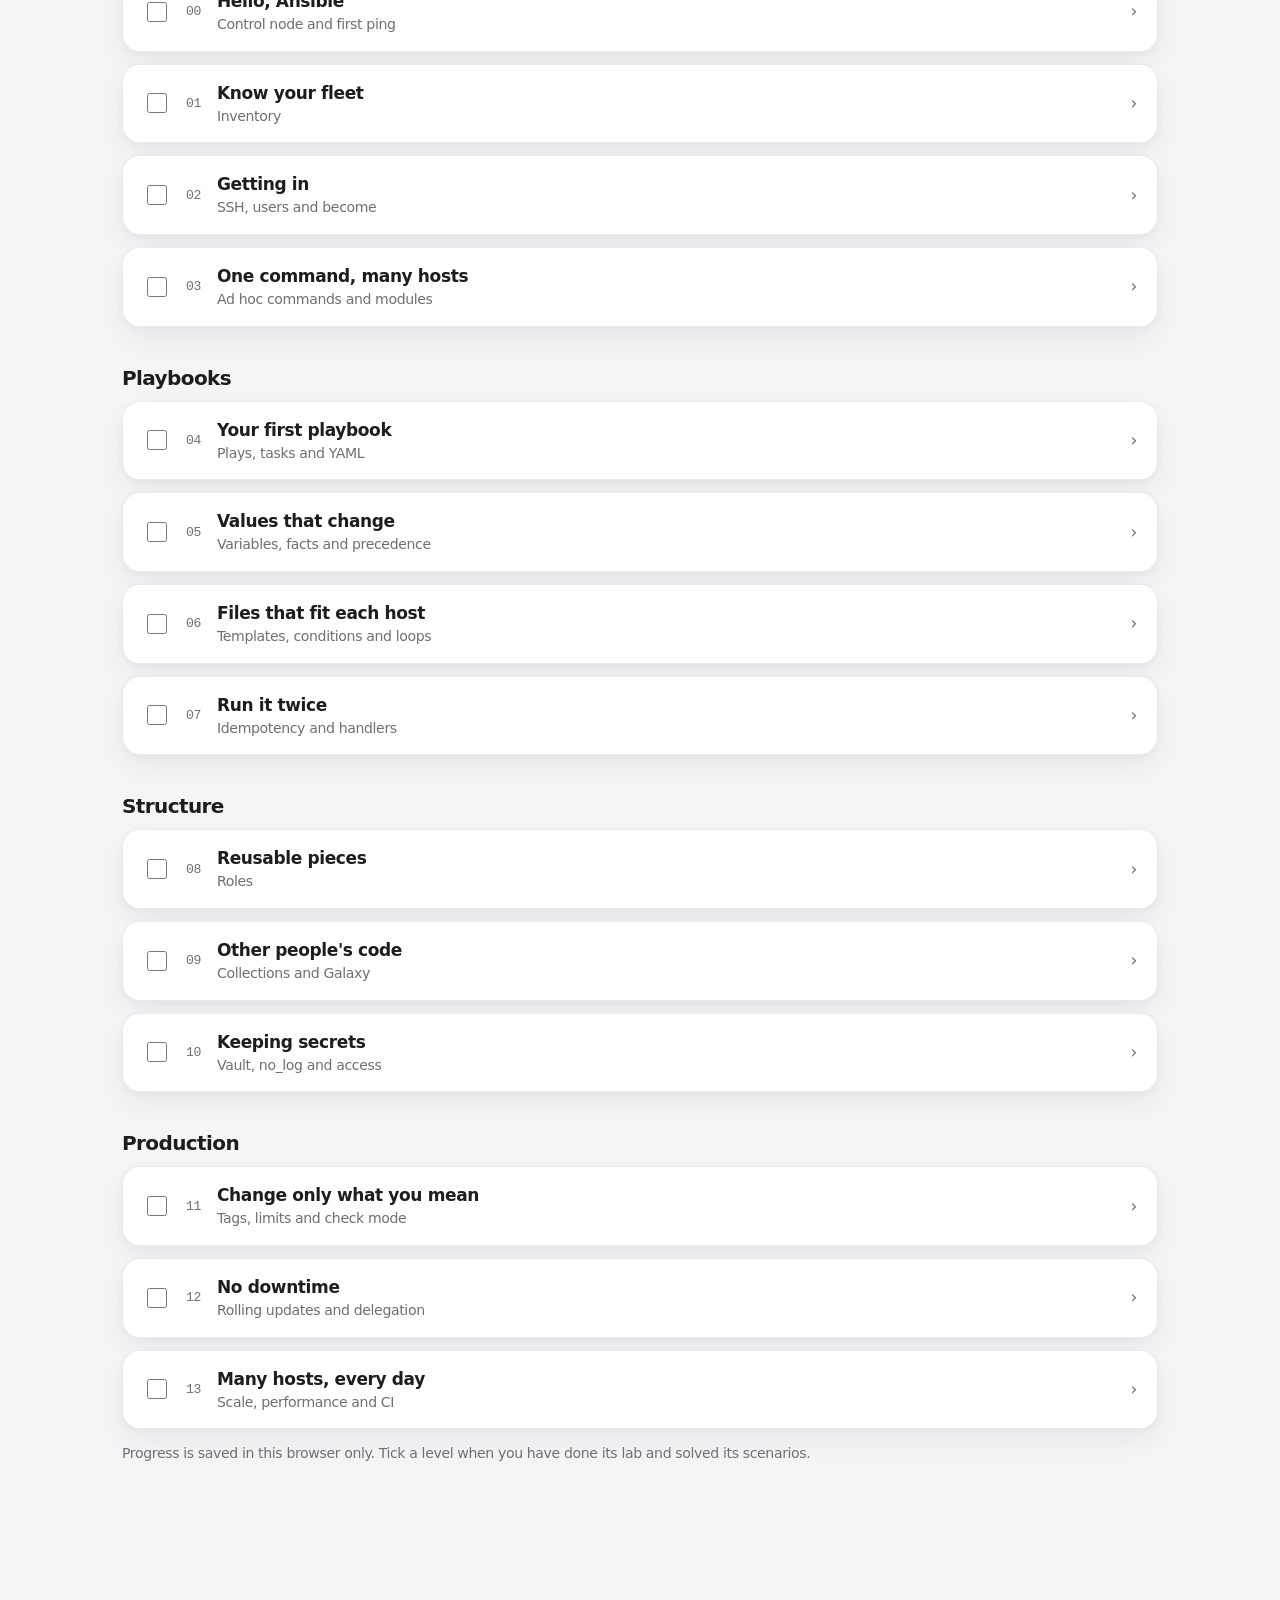
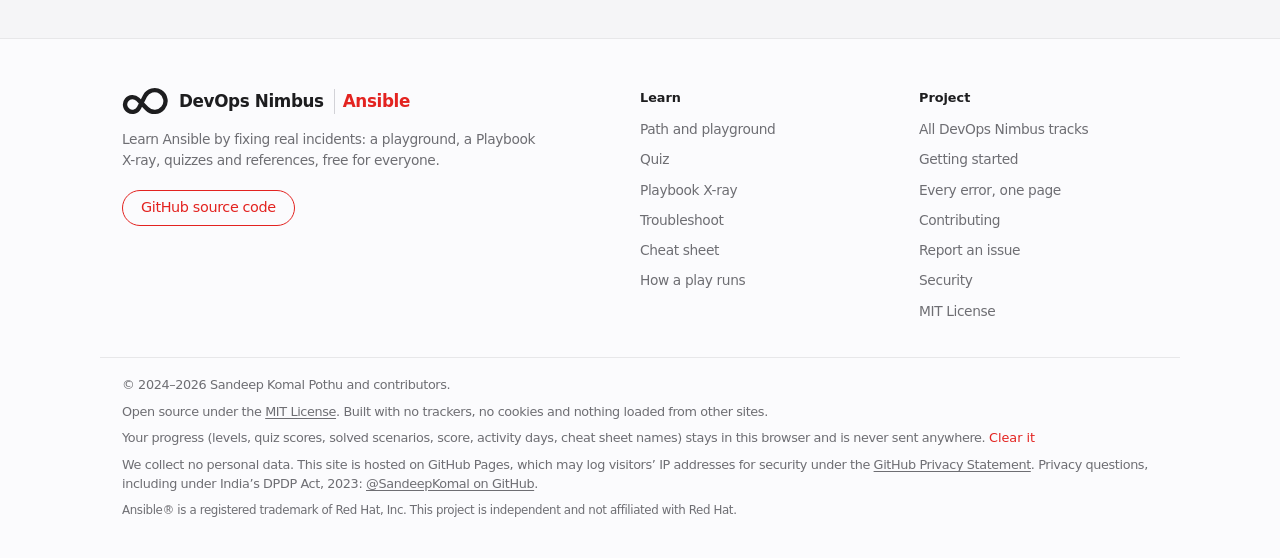
==== commit 0fdcaab5: "Add a privacy notice to the footer States that the site collects no personal data, that GitHub Pages" ====
--- a/site/index.html
+++ b/site/index.html
@@ -295,6 +295,7 @@
       <p>© 2024–2026 Sandeep Komal Pothu and contributors.</p>
       <p>Open source under the <a data-repo="/blob/main/LICENSE" href="#">MIT License</a>. Built with no trackers, no cookies and nothing loaded from other sites.</p>
       <p>Your progress (levels, quiz scores, solved scenarios, score, activity days, cheat sheet names) stays in this browser and is never sent anywhere. <button type="button" class="link-btn" id="forget">Clear it</button></p>
+      <p>We collect no personal data. This site is hosted on GitHub Pages, which may log visitors’ IP addresses for security under the <a href="https://docs.github.com/en/site-policy/privacy-policies/github-general-privacy-statement">GitHub Privacy Statement</a>. Privacy questions, including under India’s DPDP Act, 2023: <a href="https://github.com/SandeepKomal">@SandeepKomal on GitHub</a>.</p>
       <p class="foot-tm">Ansible® is a registered trademark of Red Hat, Inc. This project is independent and not affiliated with Red Hat.</p>
     </div>
   </footer>
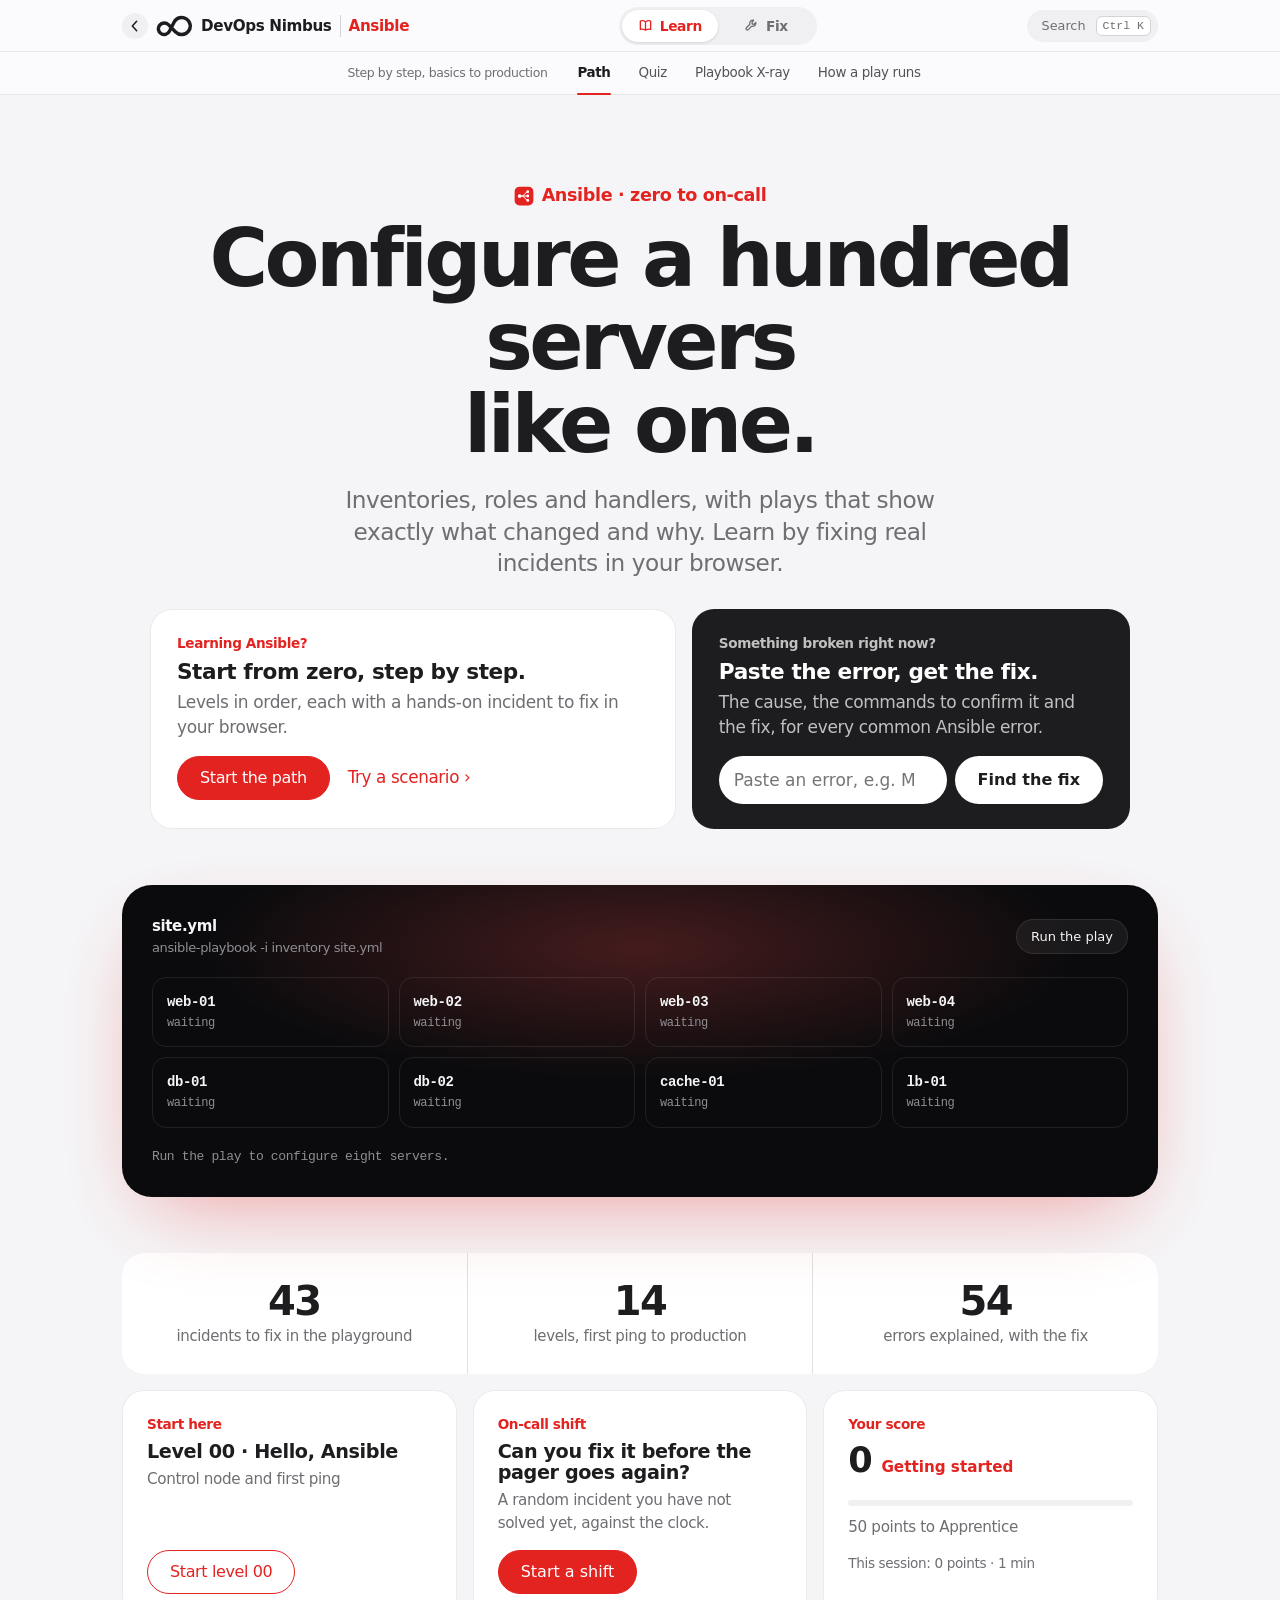
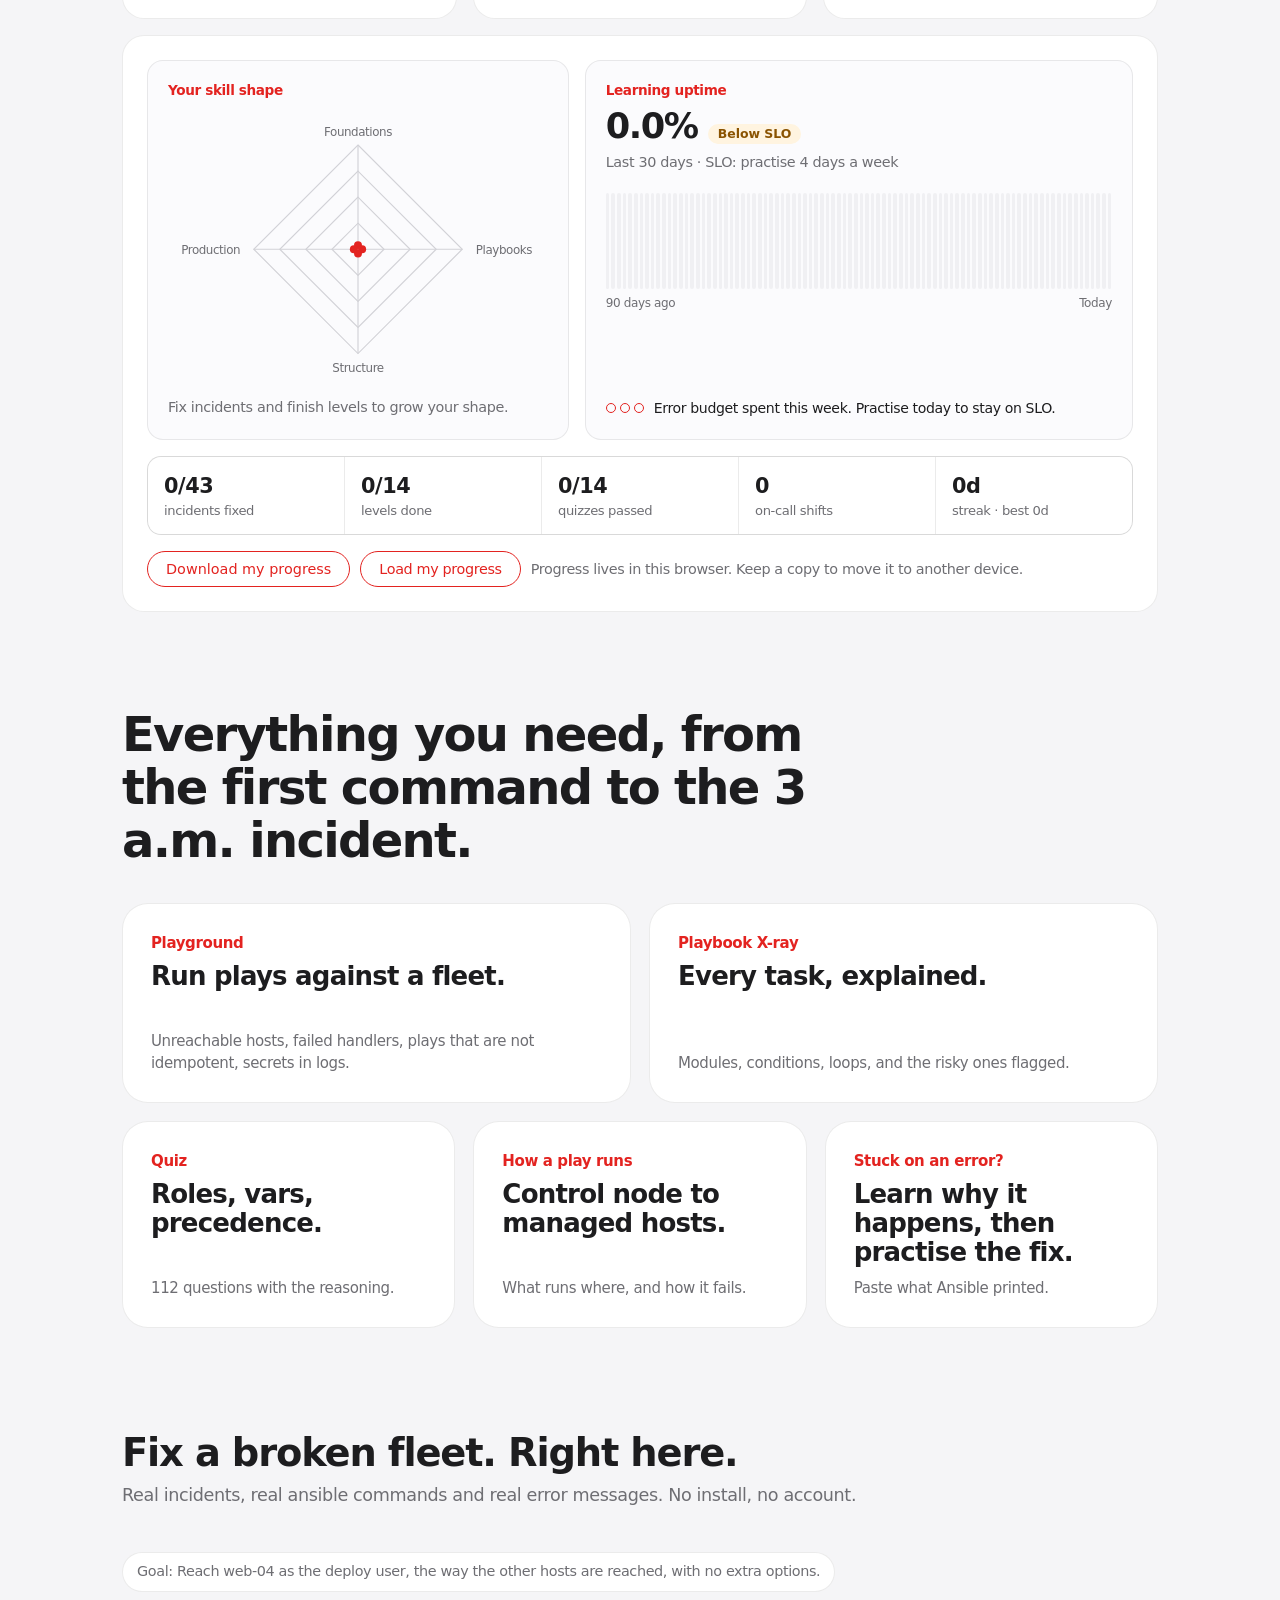
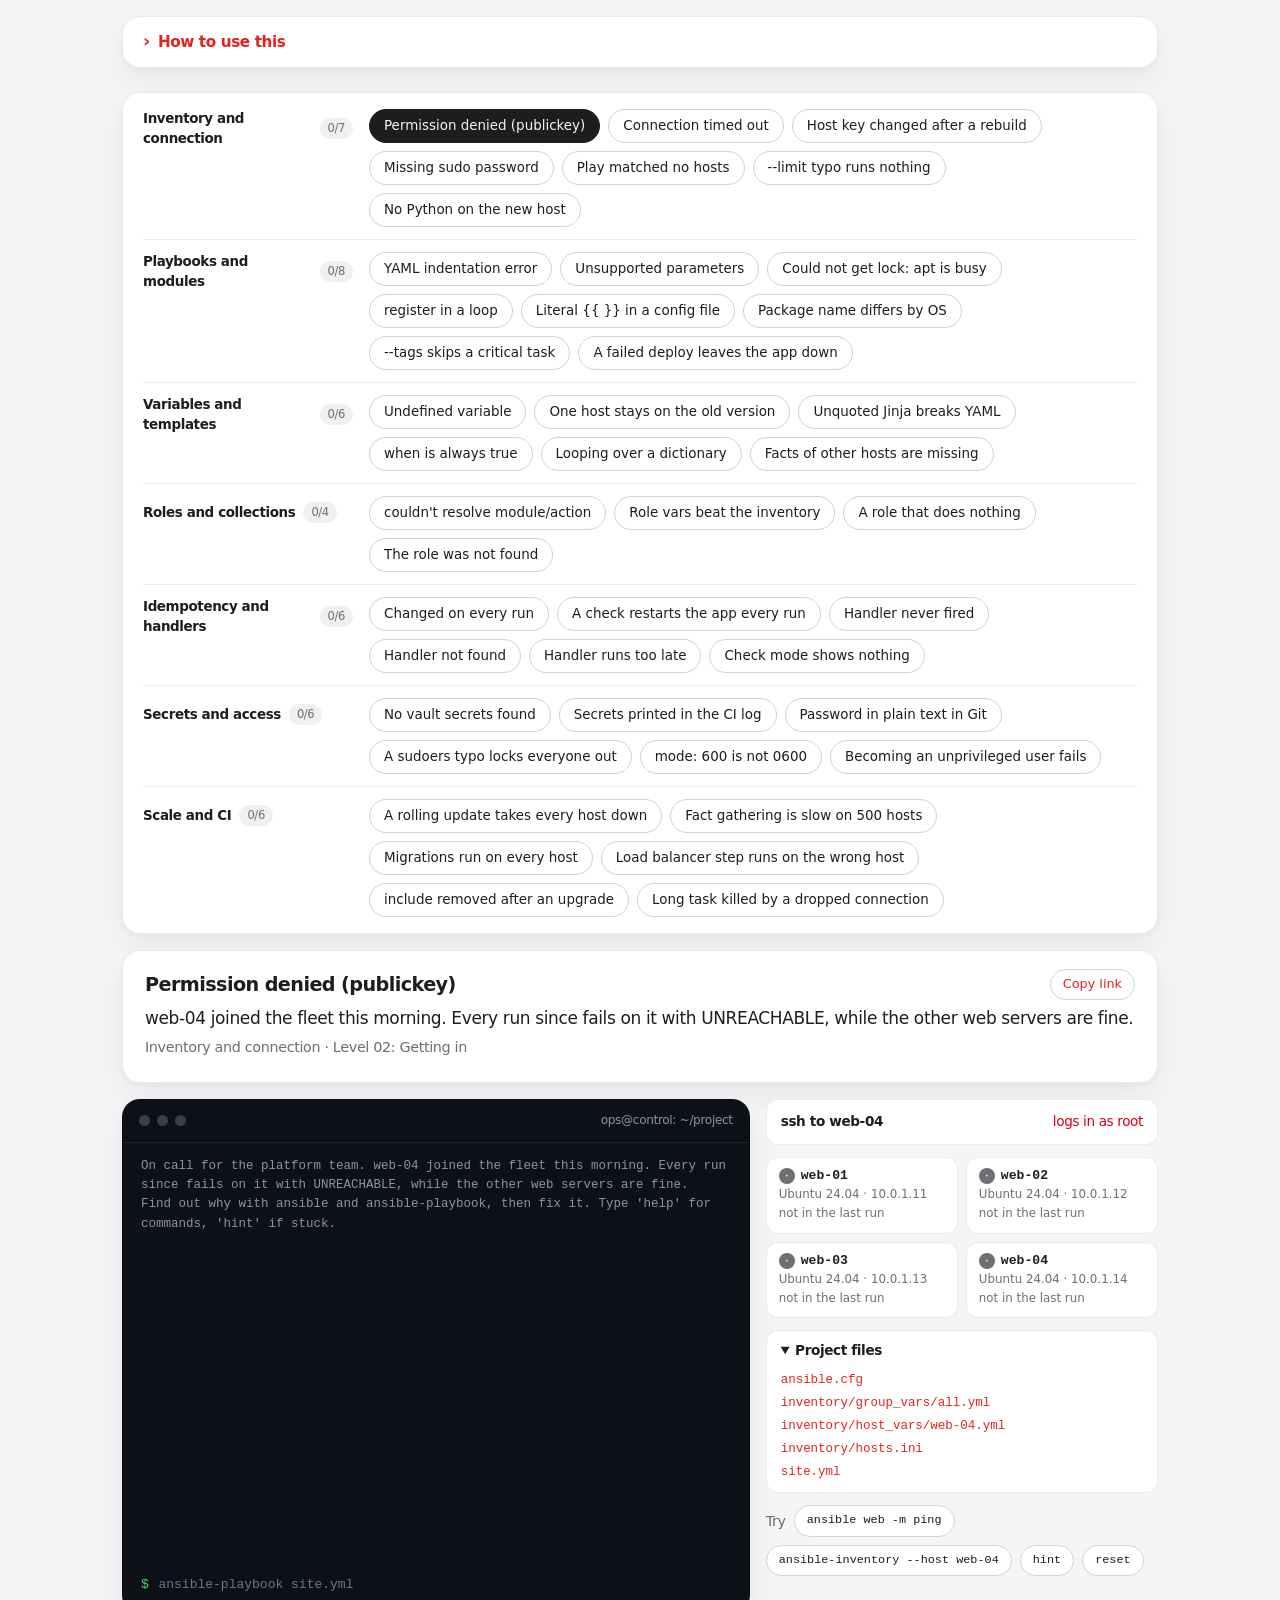
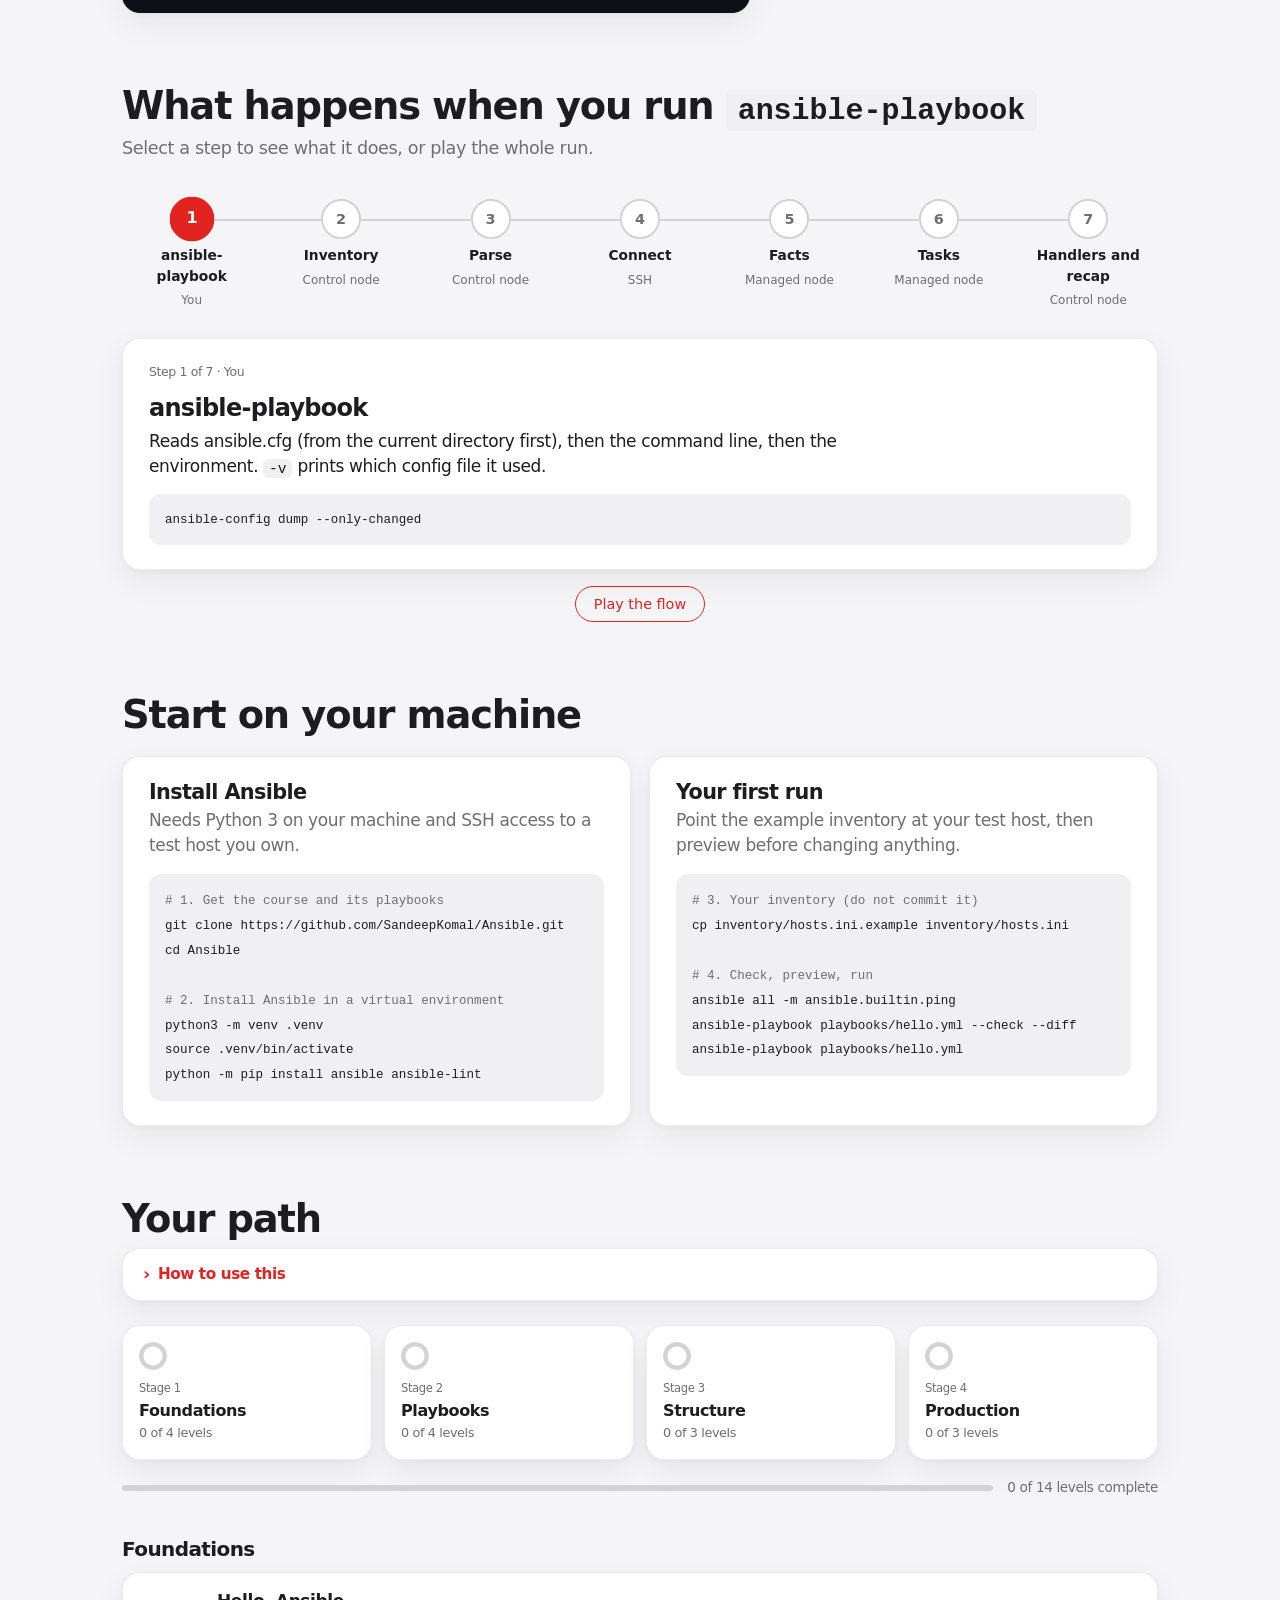
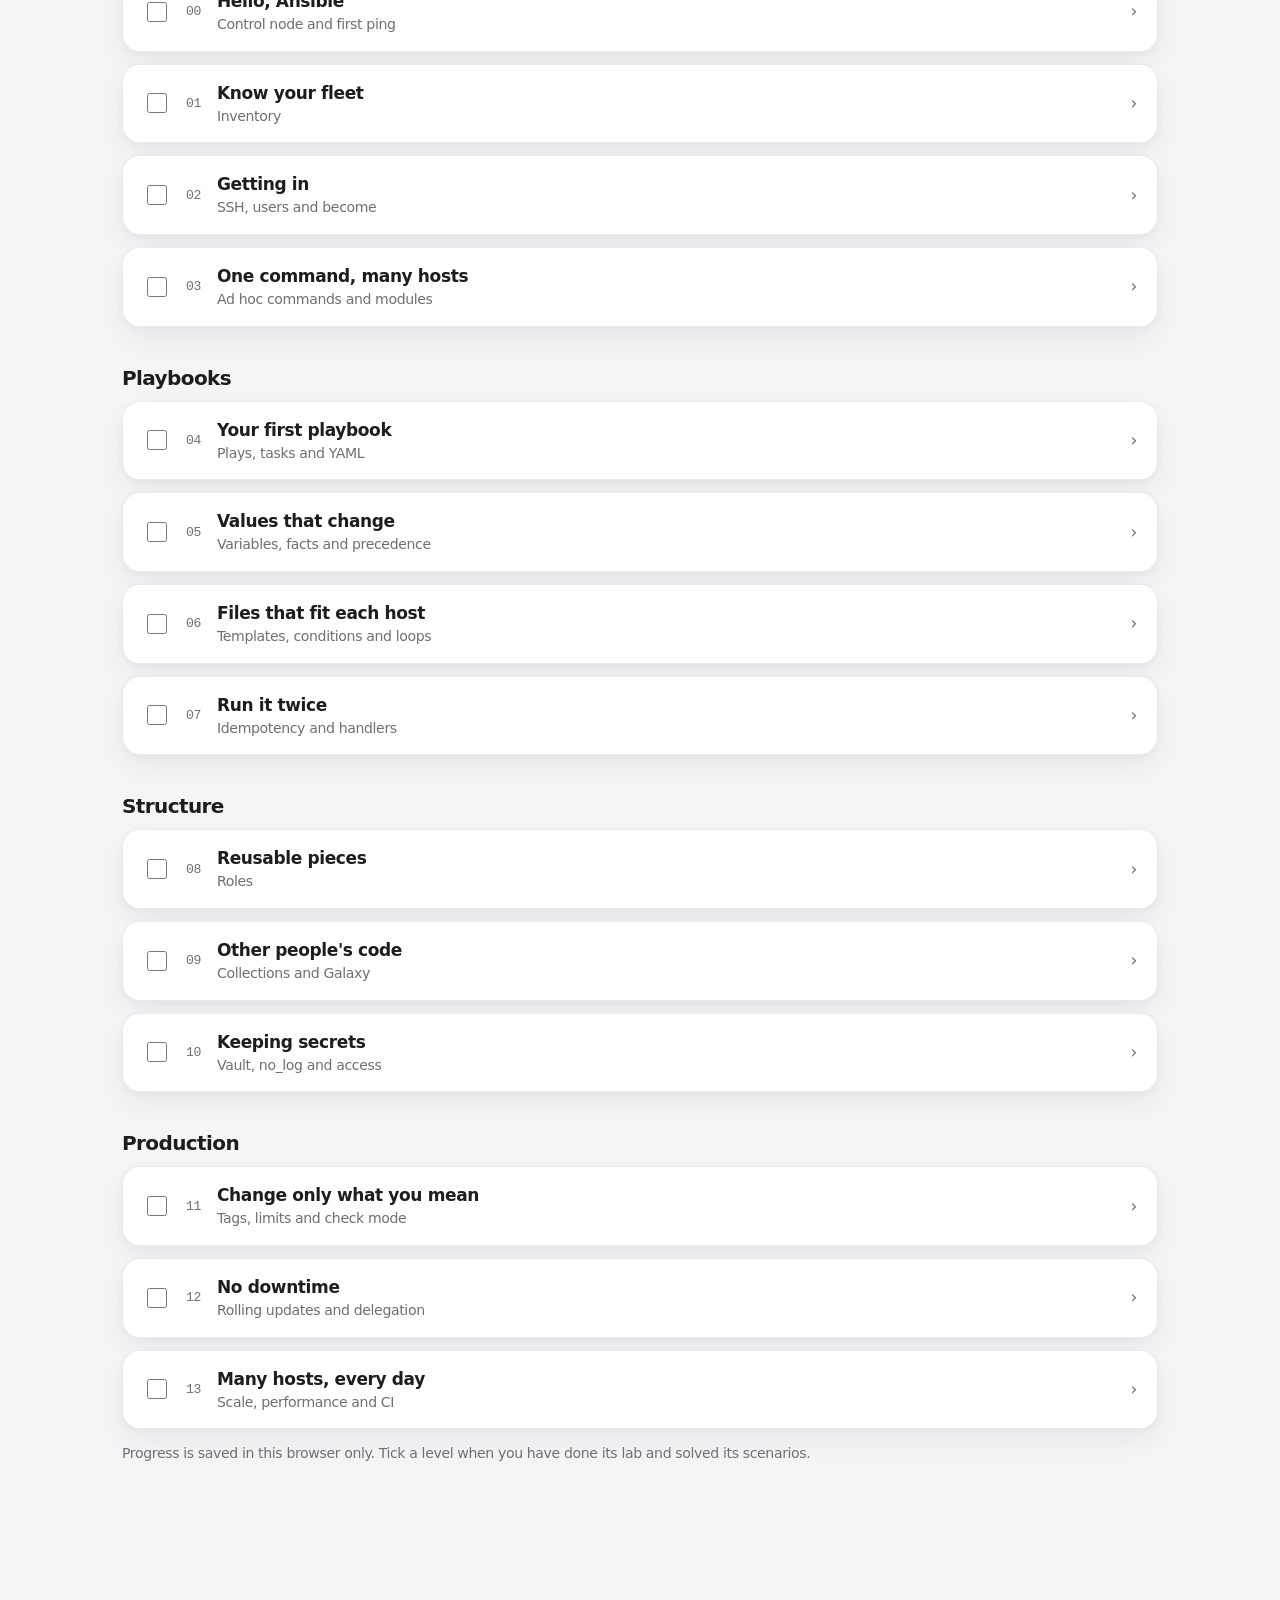
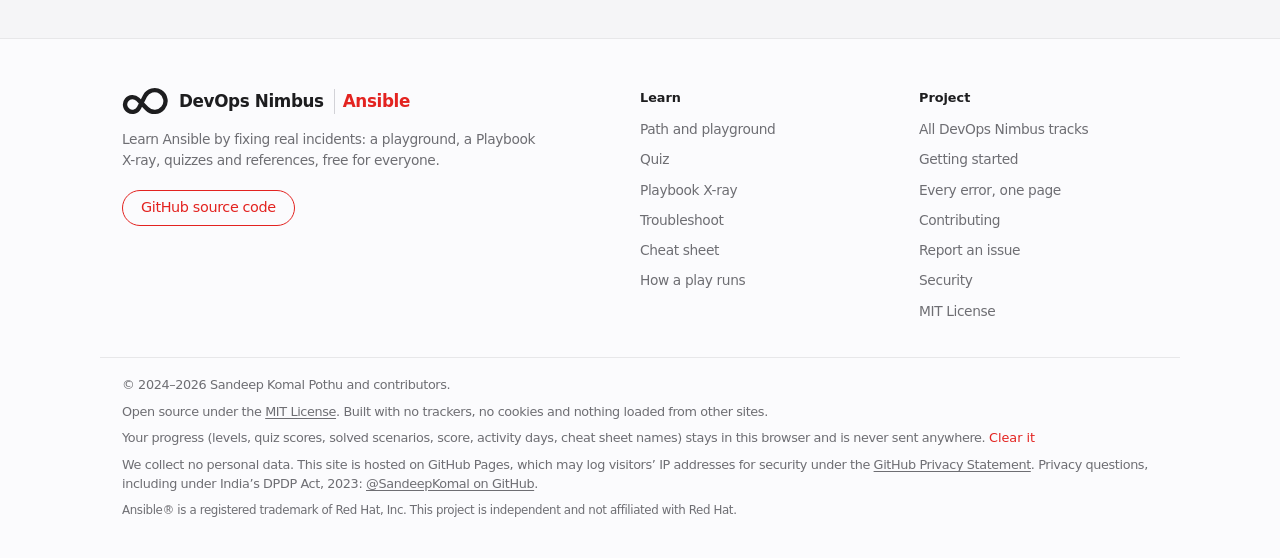
==== commit 91336201: "Add a back button to all tracks in the header A round back button and "DevOps Nimbus" now lead to th" ====
--- a/site/index.html
+++ b/site/index.html
@@ -19,10 +19,10 @@
   <a class="skip" href="#main">Skip to content</a>
   <header class="top">
     <div class="wrap top-inner">
-      <a class="brand" href="#path" aria-label="DevOps Nimbus Ansible, home">
-        <img class="mark" src="nimbus.svg" alt="" width="37" height="22">
-        DevOps Nimbus <span class="brand-track">Ansible</span>
-      </a>
+      <div class="brand">
+        <a class="brand-hub" href="https://sandeepkomal.github.io/devops-nimbus/" title="Back to all DevOps Nimbus tracks"><span class="brand-back" aria-hidden="true"><svg viewBox="0 0 8 14" width="7" height="12"><path d="M6.5 1.5 1.5 7l5 5.5" fill="none" stroke="currentColor" stroke-width="1.8" stroke-linecap="round" stroke-linejoin="round"/></svg></span><img class="mark" src="nimbus.svg" alt="" width="37" height="22"><span>DevOps Nimbus</span><span class="sr-only">: back to all tracks</span></a>
+        <a class="brand-track" href="#path">Ansible</a>
+      </div>
       <nav class="switch" aria-label="Mode">
         <a class="sw learn" href="#path"><svg viewBox="0 0 16 16" width="15" height="15" aria-hidden="true"><path d="M2.5 3.2c1.8-.6 3.6-.4 5.5.8 1.9-1.2 3.7-1.4 5.5-.8v9c-1.8-.6-3.6-.4-5.5.8-1.9-1.2-3.7-1.4-5.5-.8zM8 4v9" fill="none" stroke="currentColor" stroke-width="1.4" stroke-linejoin="round"/></svg>Learn</a>
         <a class="sw fix" href="#doctor"><svg viewBox="0 0 16 16" width="15" height="15" aria-hidden="true"><path d="M10.2 2.4a3.3 3.3 0 0 0-3.9 4.3L2.6 10.4a1.4 1.4 0 0 0 2 2l3.7-3.7a3.3 3.3 0 0 0 4.3-3.9l-2 2-1.7-.4-.4-1.7z" fill="none" stroke="currentColor" stroke-width="1.4" stroke-linejoin="round"/></svg>Fix</a>
--- a/site/style.css
+++ b/site/style.css
@@ -695,3 +695,15 @@
 /* problems.html has no search button: keep the switch centred. */
 .top-inner:not(:has(.kbd-btn)) .brand, .top-inner:not(:has(.kbd-btn))::after { flex: 1 1 0; }
 .top-inner:not(:has(.kbd-btn))::after { content: ""; }
+
+/* Header brand: a round back button and "DevOps Nimbus" go to all tracks; the track name goes to this track's start. */
+.brand > a { display: flex; align-items: center; gap: 8px; text-decoration: none; }
+.brand-hub { color: inherit; }
+.brand-back { display: grid; place-items: center; width: 26px; height: 26px; border-radius: 50%; background: var(--code-bg); color: var(--text); transition: background .2s, transform .2s; }
+.brand-back svg { display: block; margin-left: -1px; }
+.brand-hub:hover .brand-back { background: var(--line); transform: translateX(-2px); }
+.brand > a:hover { text-decoration: none; }
+.brand-hub:hover > span:not(.brand-back) { opacity: .75; }
+.brand-hub:focus-visible { outline: 2px solid var(--accent); outline-offset: 3px; }
+.sr-only { position: absolute; width: 1px; height: 1px; padding: 0; margin: -1px; overflow: hidden; clip: rect(0 0 0 0); white-space: nowrap; border: 0; }
+@media (prefers-reduced-motion: reduce) { .brand-back { transition: none; } }
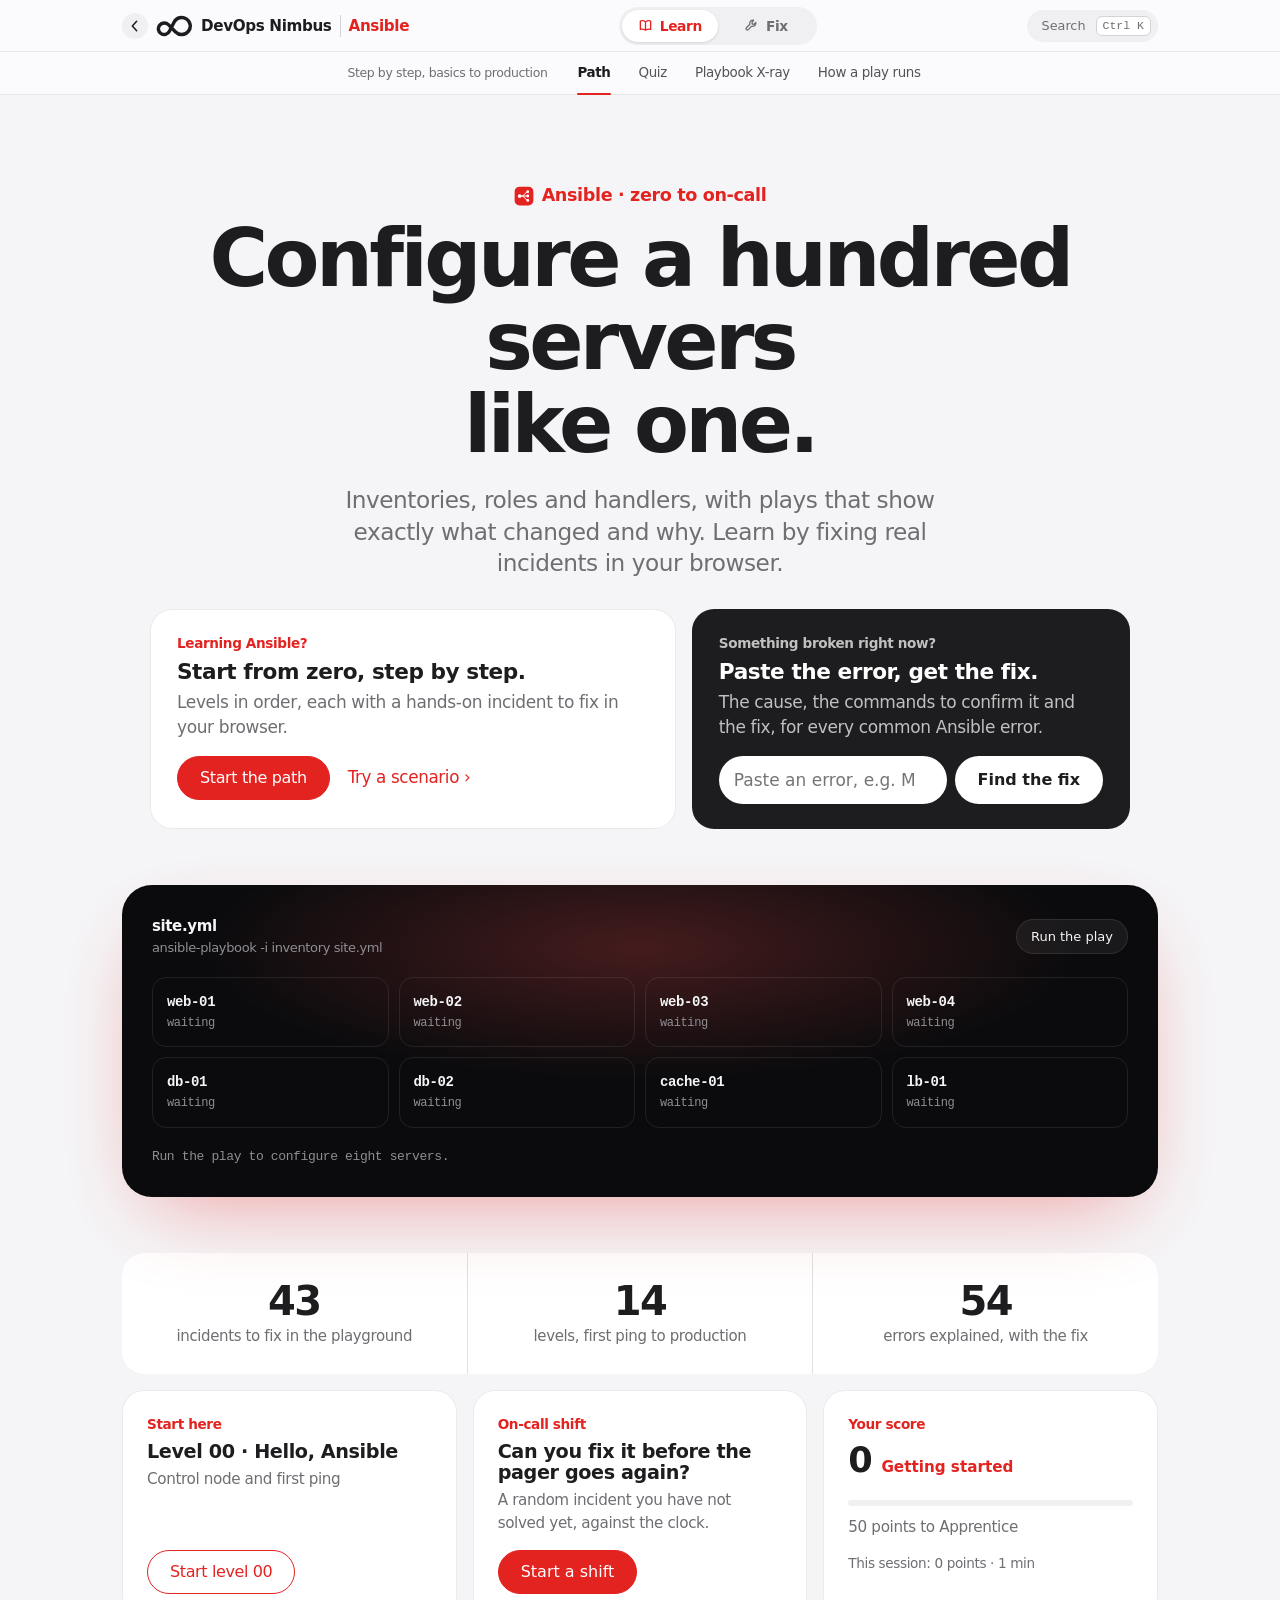
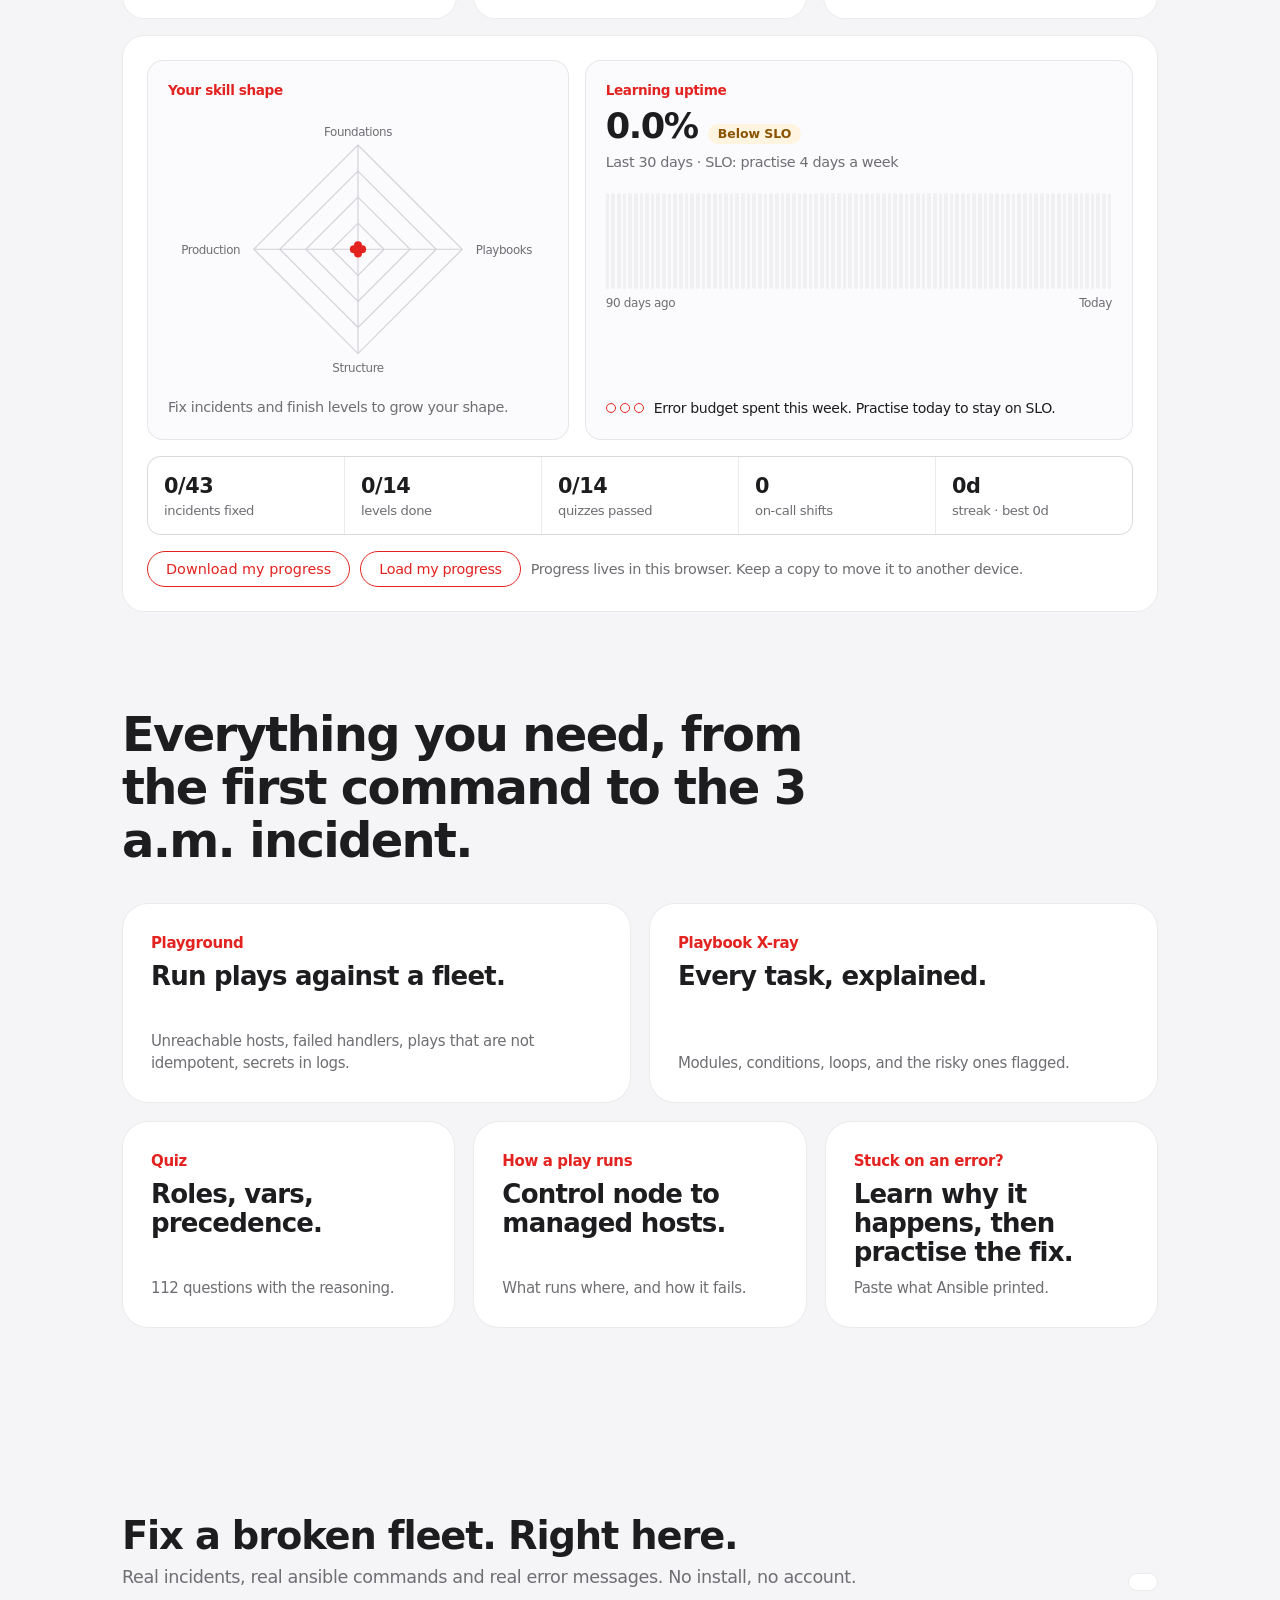
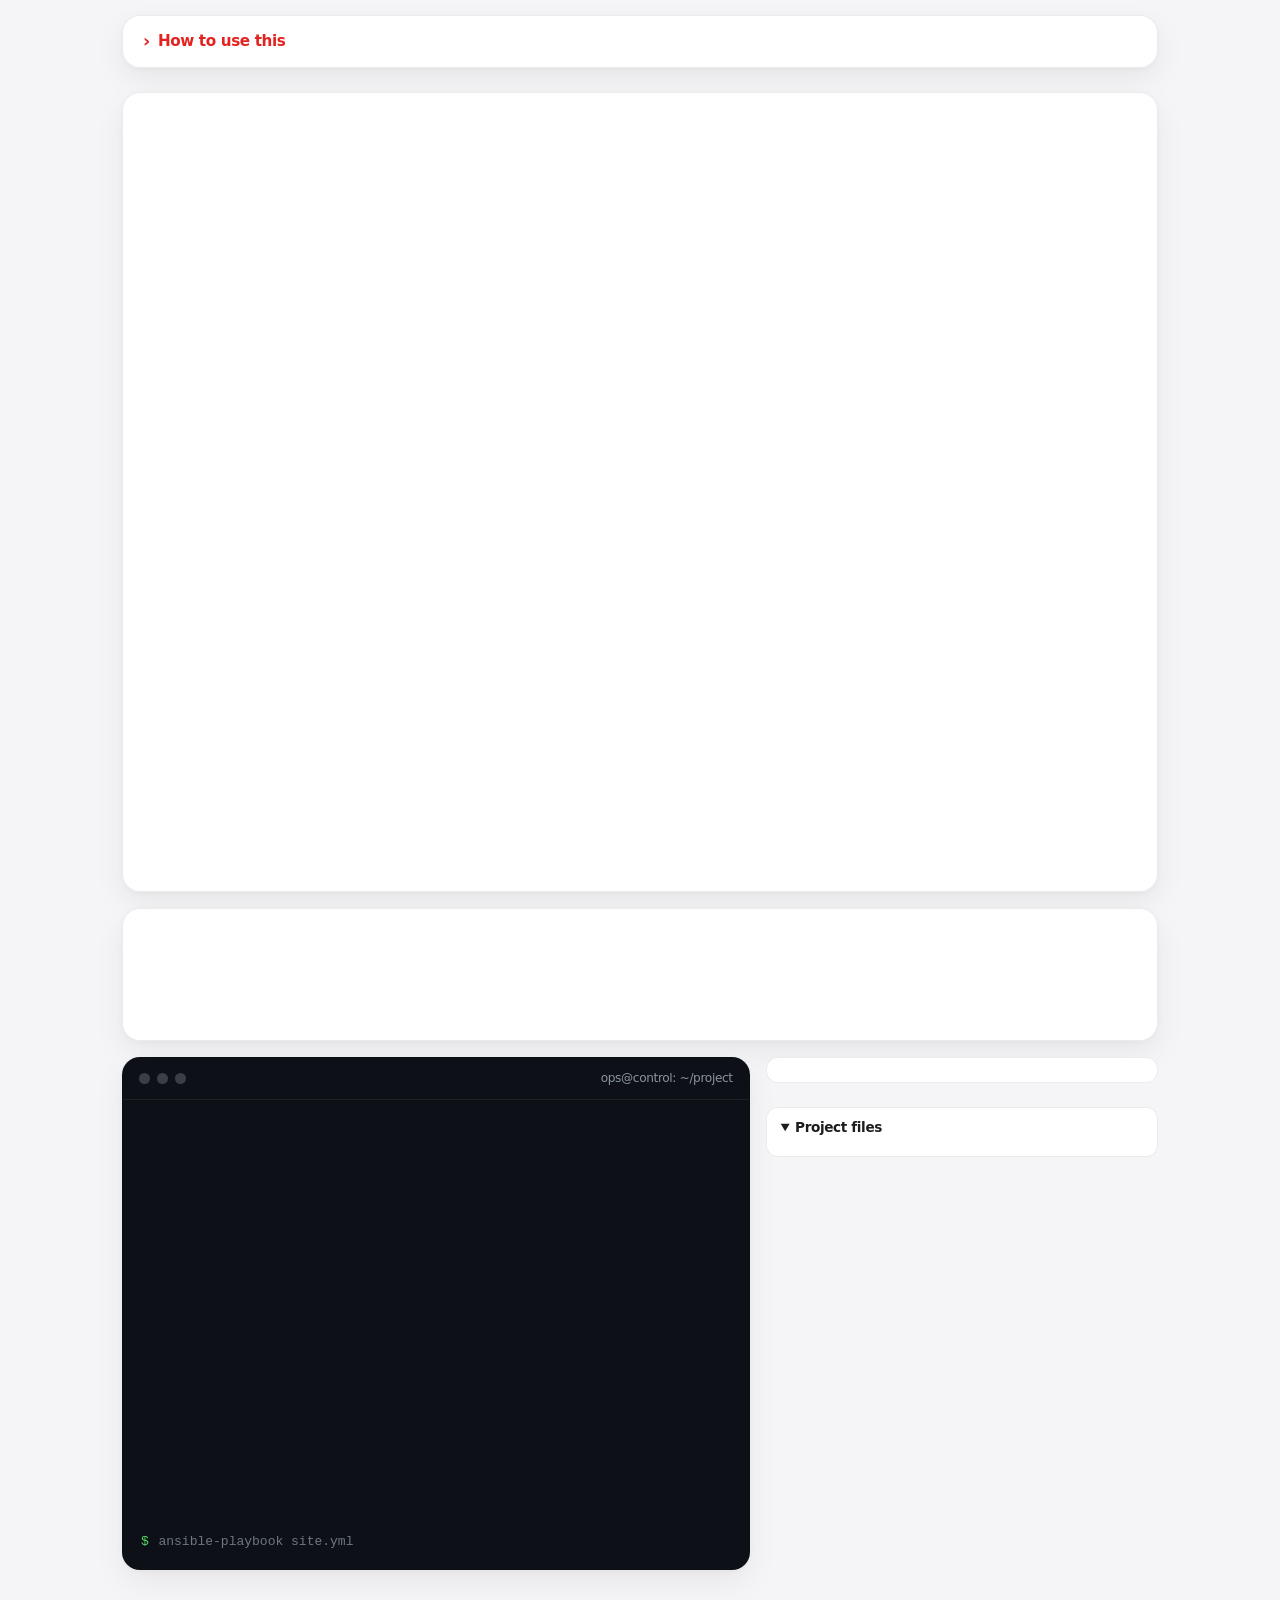
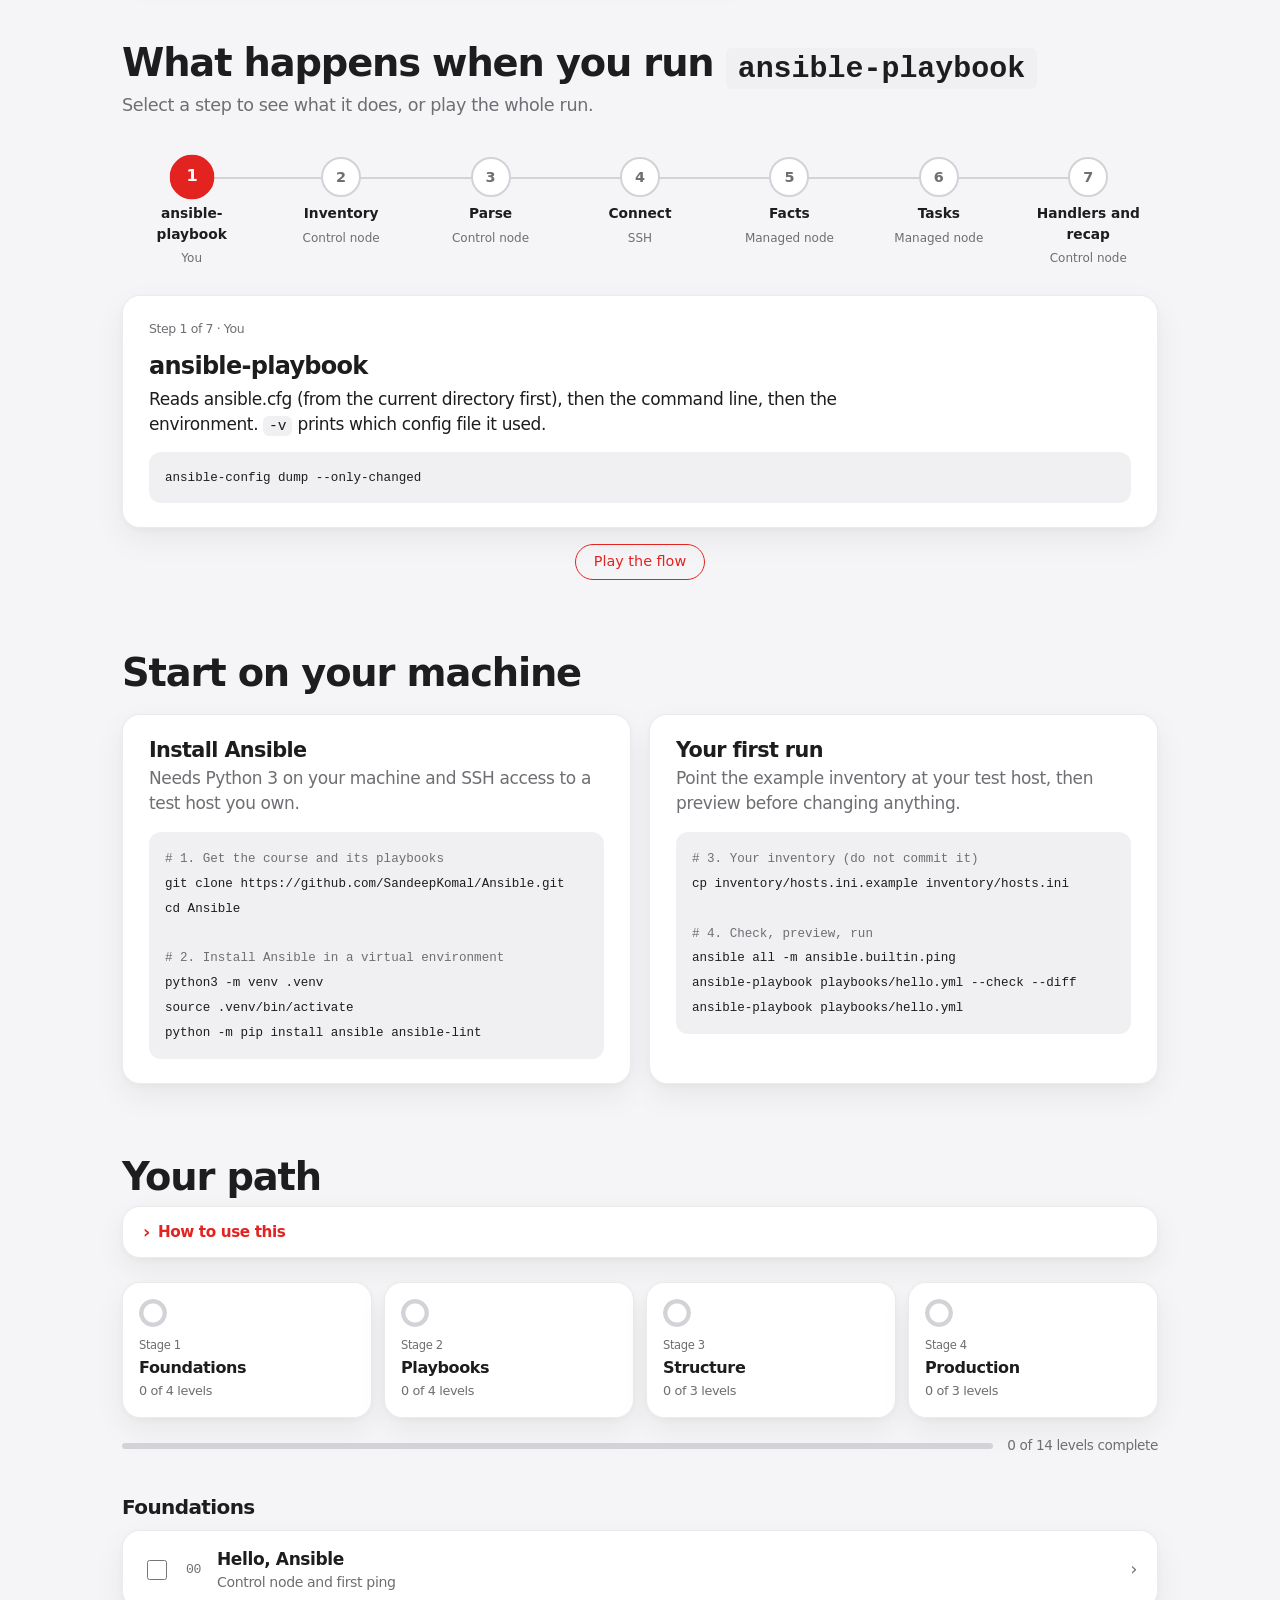
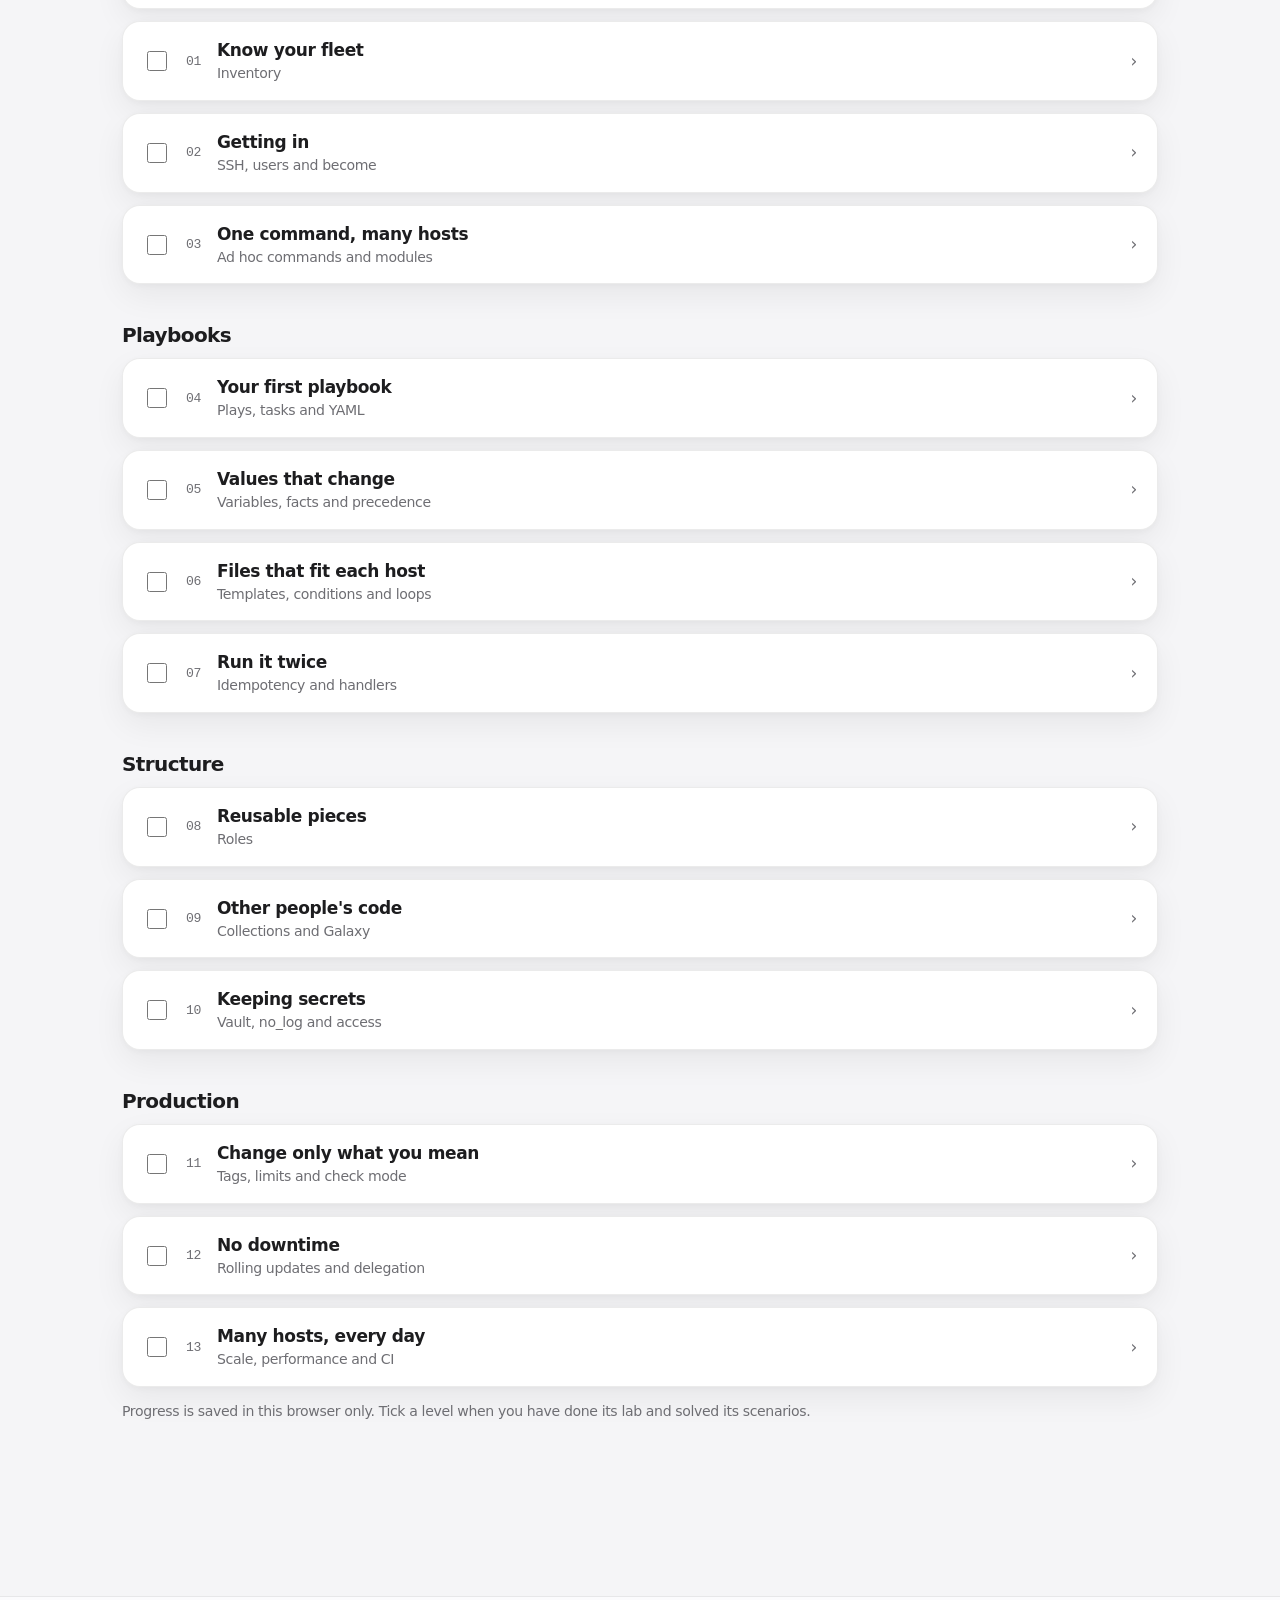
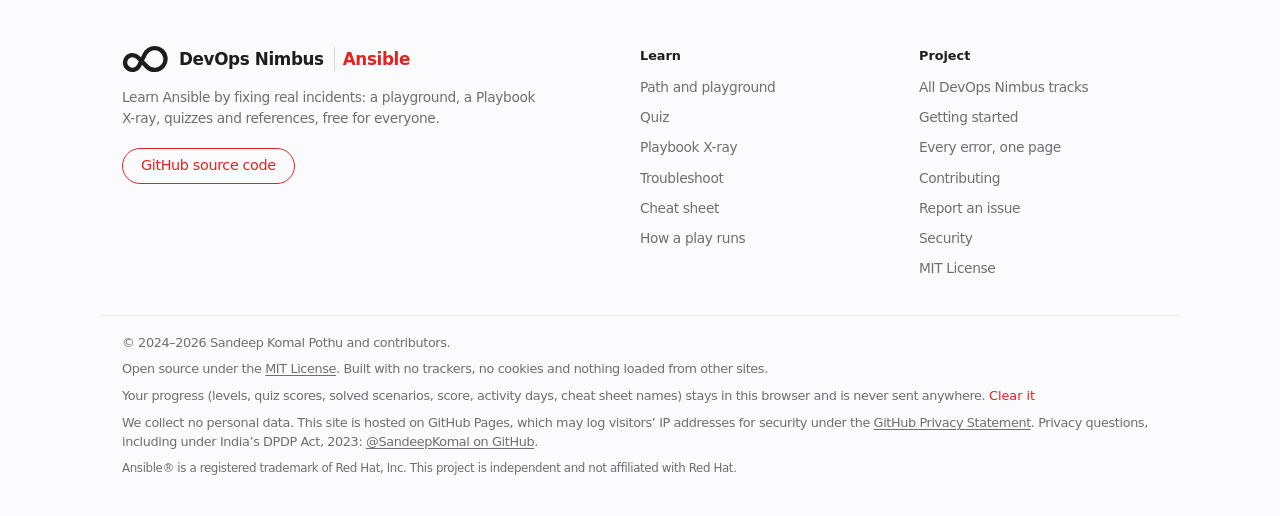
==== commit 54ec1a74: "Draw the first screen at once and load heavy features in the background The page waited for all elev" ====
--- a/site/index.html
+++ b/site/index.html
@@ -13,6 +13,9 @@
   <link rel="canonical" href="https://sandeepkomal.github.io/Ansible/">
   <title>Ansible · DevOps Nimbus</title>
   <link rel="stylesheet" href="style.css">
+  <link rel="preload" href="data.js" as="script">
+  <link rel="preload" href="engage.js" as="script">
+  <link rel="preload" href="app.js" as="script">
   <link rel="icon" href="favicon.svg" type="image/svg+xml">
 </head>
 <body>
@@ -307,15 +310,8 @@
   </dialog>
 
   <script src="data.js"></script>
-  <script src="quiz-bank.js"></script>
-  <script src="lang.js"></script>
-  <script src="sim.js"></script>
-  <script src="scenarios.js"></script>
-  <script src="xray.js"></script>
   <script src="search.js"></script>
+  <script src="engage.js"></script>
   <script src="app.js"></script>
-  <script src="playground.js"></script>
-  <script src="architecture.js"></script>
-  <script src="engage.js"></script>
 </body>
 </html>
--- a/site/style.css
+++ b/site/style.css
@@ -707,3 +707,14 @@
 .brand-hub:focus-visible { outline: 2px solid var(--accent); outline-offset: 3px; }
 .sr-only { position: absolute; width: 1px; height: 1px; padding: 0; margin: -1px; overflow: hidden; clip: rect(0 0 0 0); white-space: nowrap; border: 0; }
 @media (prefers-reduced-motion: reduce) { .brand-back { transition: none; } }
+
+/* The playground loads just after the first screen: keep its room so nothing below it moves. */
+.pg-scenarios:empty { min-height: 800px; }
+.pg-story:empty { min-height: 133px; }
+.pg-side:has(.pg-map:empty) { min-height: 477px; }
+.pg-head:has(.pg-goal:empty) { min-height: 255px; }
+@media (max-width: 1199px) { .pg-scenarios:empty { min-height: 884px; } .pg-story:empty { min-height: 158px; } .pg-side:has(.pg-map:empty) { min-height: 517px; } .pg-head:has(.pg-goal:empty) { min-height: 246px; } }
+@media (max-width: 999px) { .pg-scenarios:empty { min-height: 1044px; } }
+@media (max-width: 860px) { .pg-side:has(.pg-map:empty) { min-height: 438px; } .pg-head:has(.pg-goal:empty) { min-height: 269px; } }
+@media (max-width: 720px) { .pg-scenarios:empty { min-height: 38px; } .pg-side:has(.pg-map:empty) { min-height: 477px; } .pg-head:has(.pg-goal:empty) { min-height: 290px; } }
+@media (max-width: 599px) { .pg-story:empty { min-height: 216px; } .pg-side:has(.pg-map:empty) { min-height: 517px; } .pg-head:has(.pg-goal:empty) { min-height: 341px; } }
